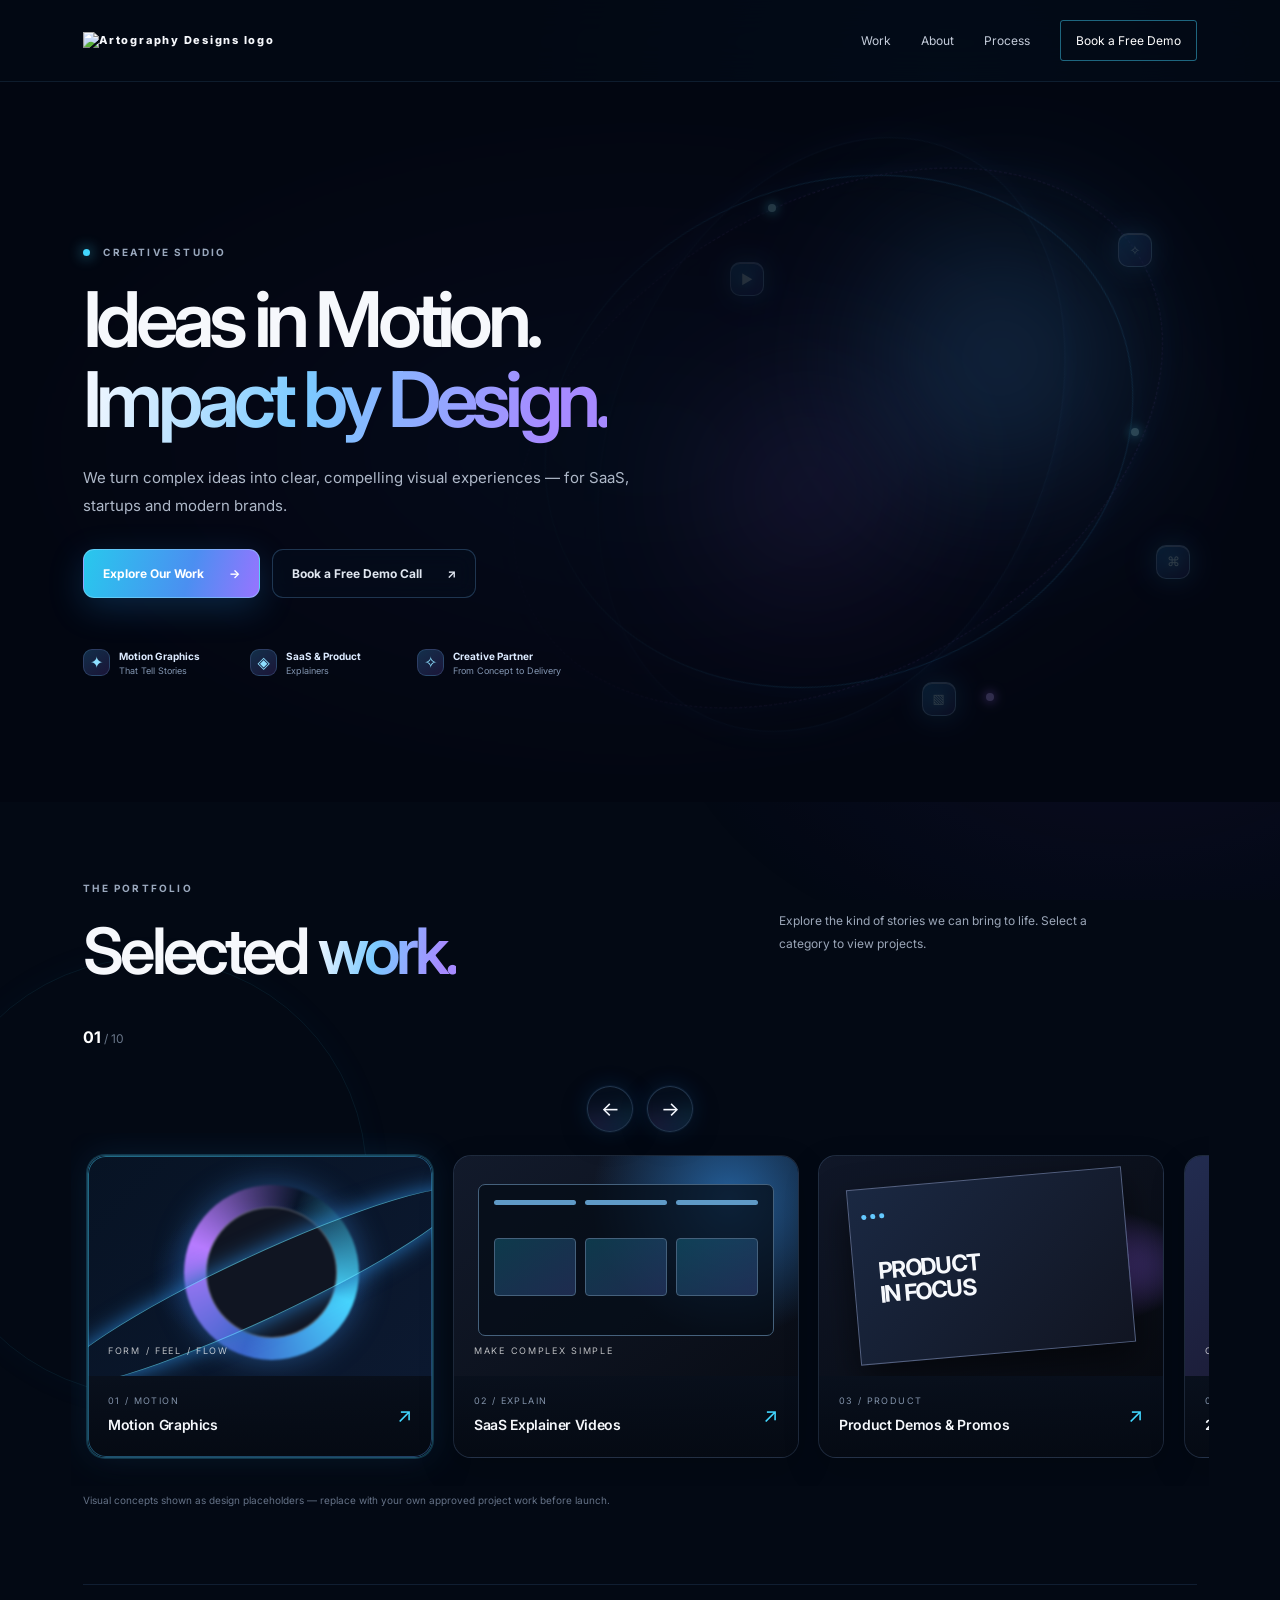
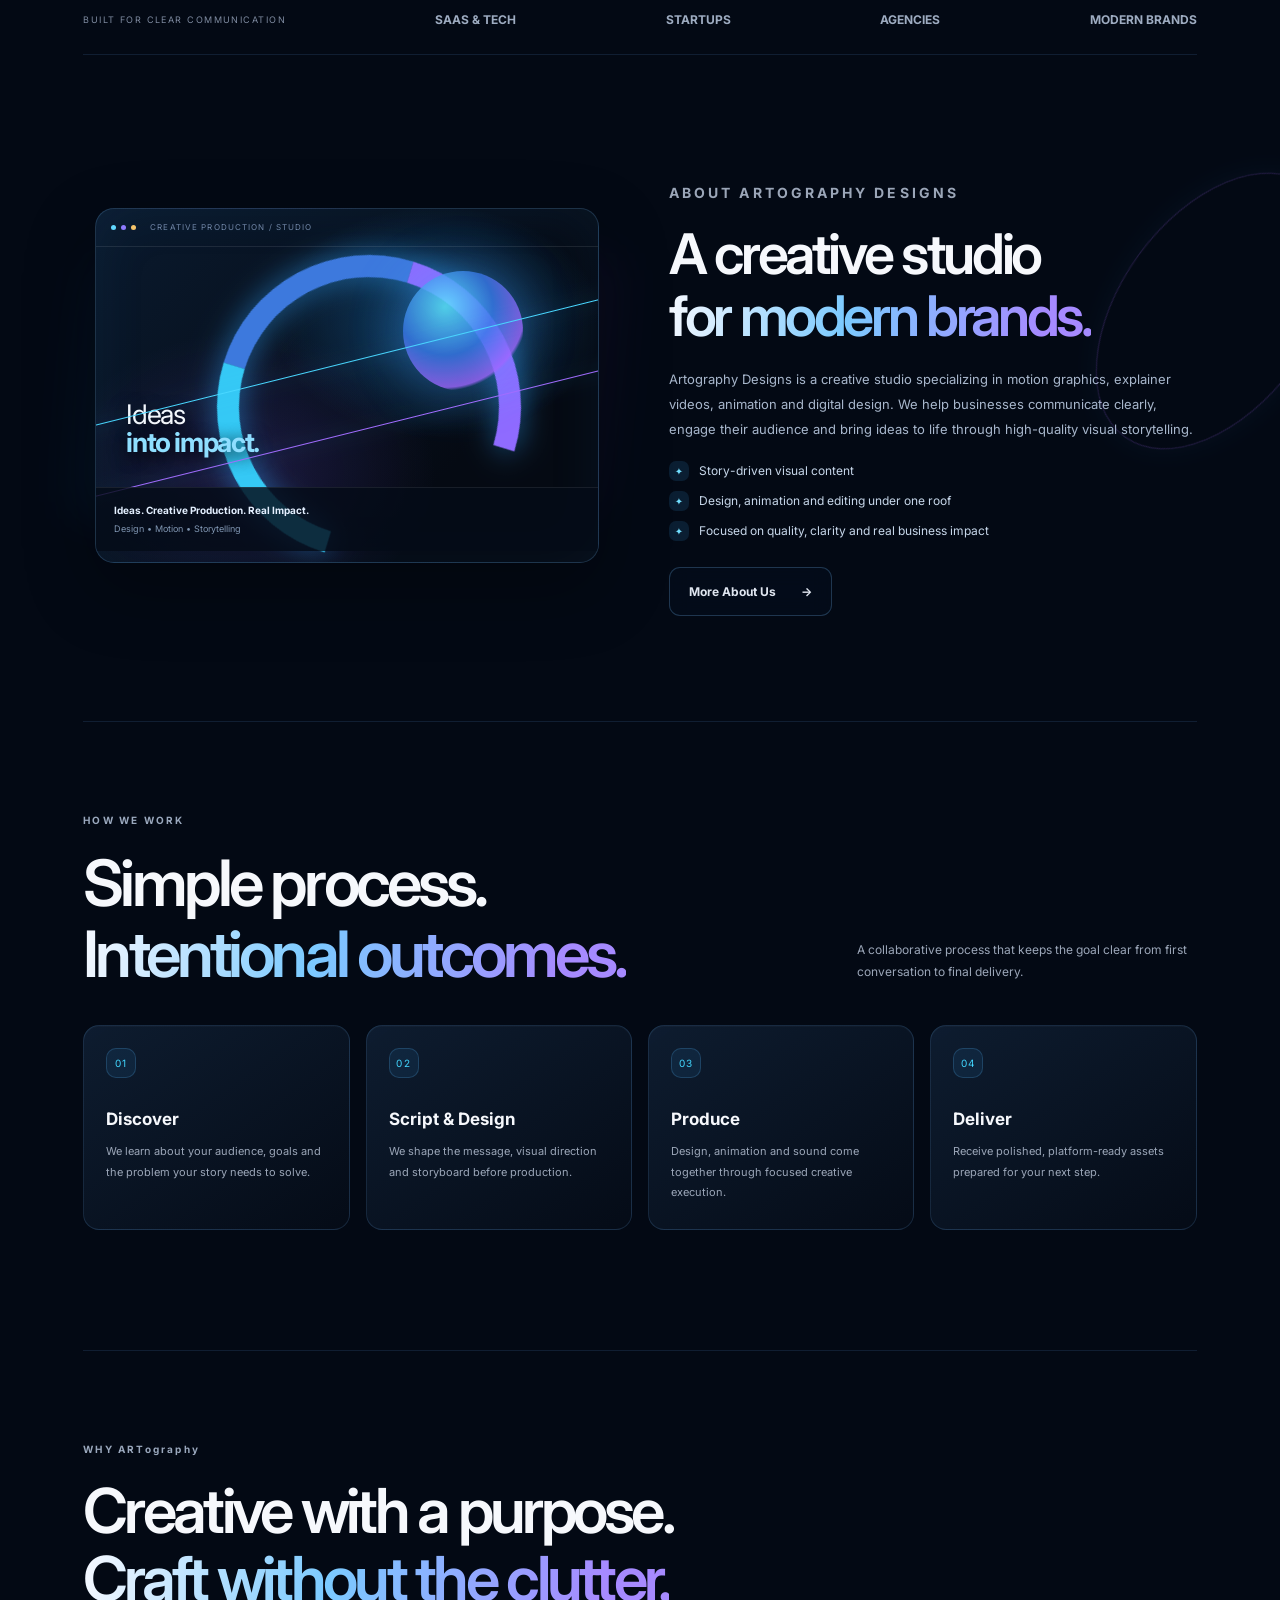
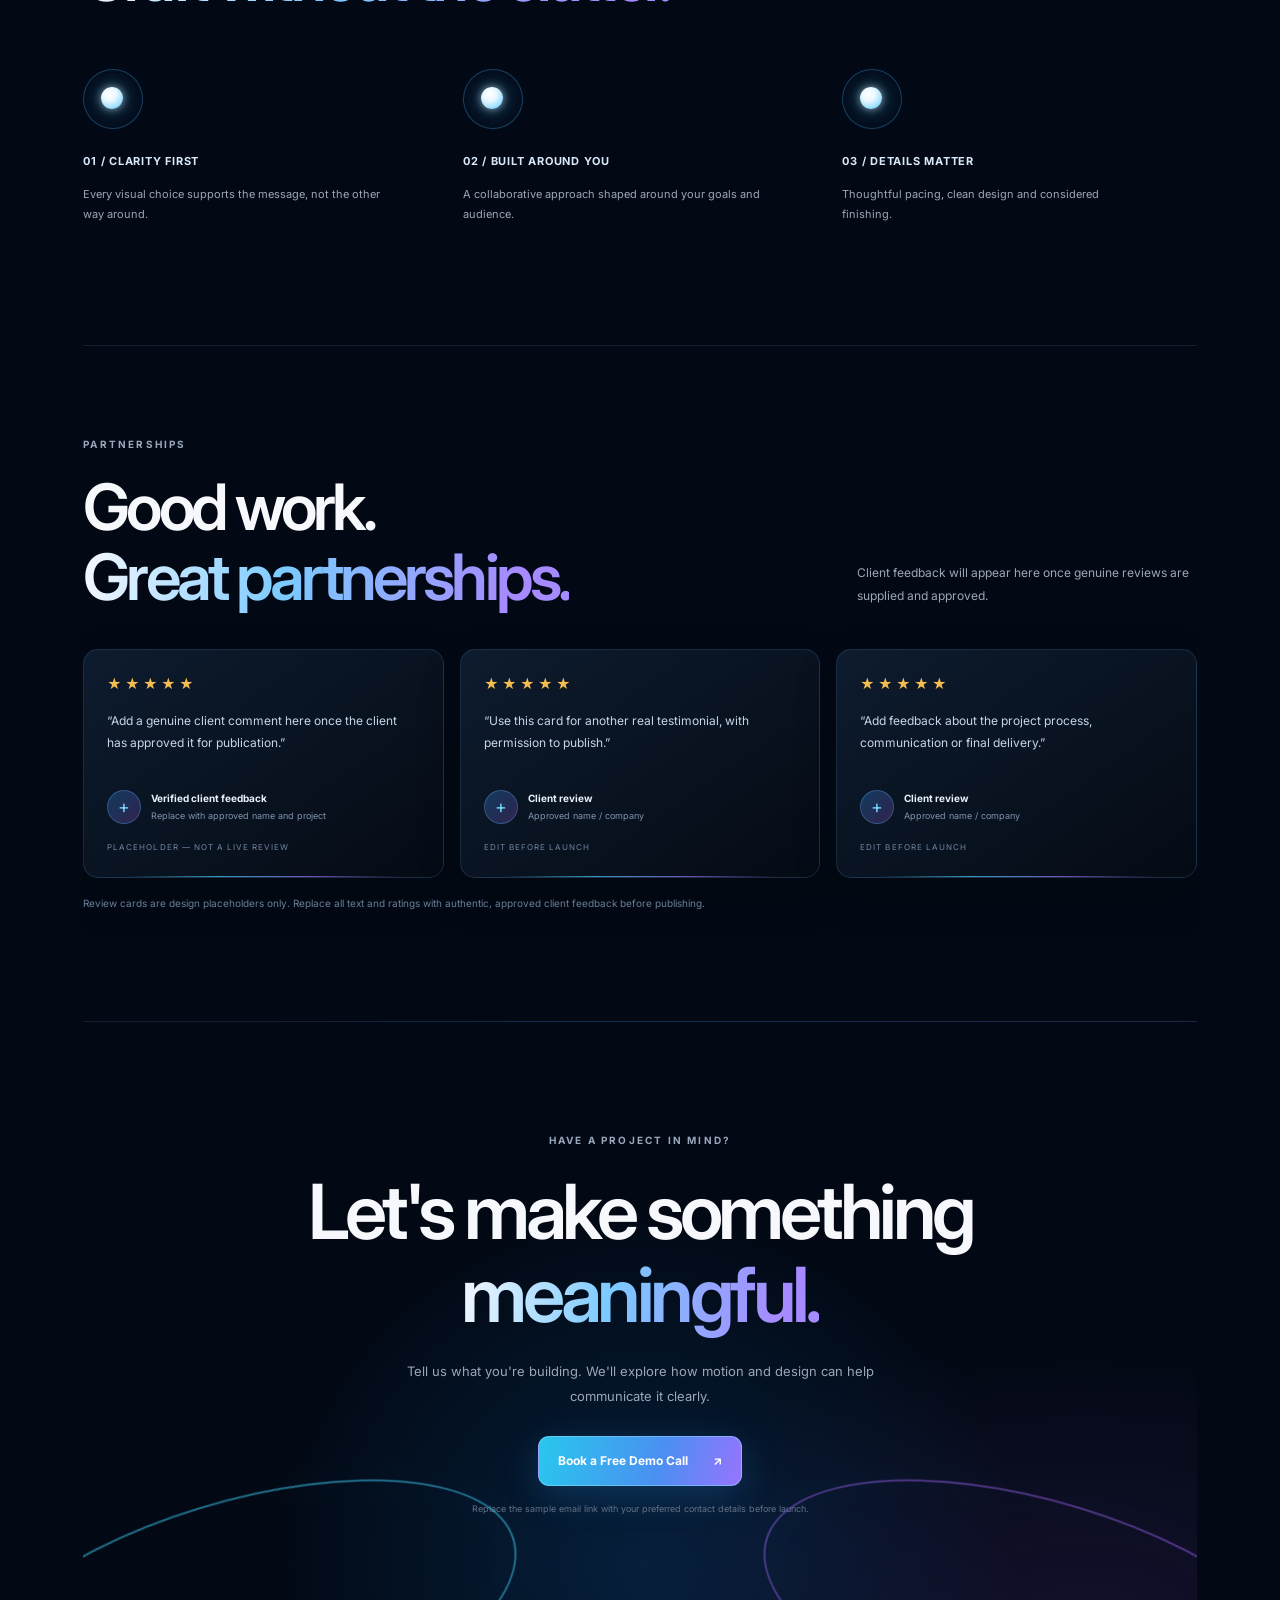
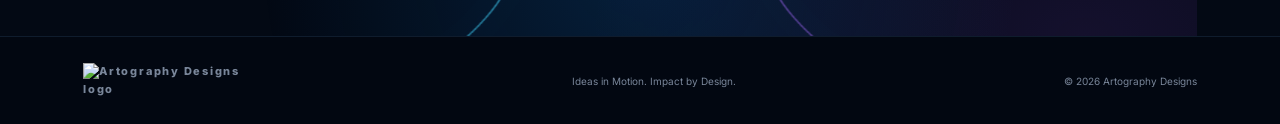
==== index.html @ e75f4caf "Add files via upload" ====
<!doctype html>
<html lang="en">
<head>
  <meta charset="utf-8">
  <meta name="viewport" content="width=device-width, initial-scale=1">
  <meta name="theme-color" content="#090b10">
  <meta name="description" content="Artography Designs creates motion graphics, SaaS explainers, product videos and digital experiences. Ideas in Motion. Impact by Design.">
  <title>Artography Designs — Ideas in Motion. Impact by Design.</title>
  <link rel="preconnect" href="https://fonts.googleapis.com">
  <link rel="preconnect" href="https://fonts.gstatic.com" crossorigin>
  <link href="https://fonts.googleapis.com/css2?family=Inter:wght@400;500;600;700;800&display=swap" rel="stylesheet">
  <link rel="stylesheet" href="styles.css">
  <script src="script.js" defer></script>
</head>
<body>
  <header class="site-header">
    <a class="wordmark" href="index.html" aria-label="Artography Designs home">
      <img class="brand-logo" src="assets/artography-logo.png" alt="Artography Designs logo">
    </a>
    <button class="menu-toggle" aria-label="Toggle navigation" aria-expanded="false">☰</button>
    <nav class="nav-links" aria-label="Main navigation">
      <a href="#work">Work</a><a href="#about">About</a><a href="#process">Process</a>
      <a class="nav-cta" href="#contact">Book a Free Demo</a>
    </nav>
  </header>

  <main>
    <section class="hero section-shell">
      <div class="hero-glow glow-one"></div><div class="hero-glow glow-two"></div>
      <div class="hero-copy-block">
        <p class="eyebrow"><span class="eyebrow-dot"></span> CREATIVE STUDIO</p>
        <h1>Ideas in Motion.<br><span>Impact by Design.</span></h1>
        <p class="hero-copy">We turn complex ideas into clear, compelling visual experiences — for SaaS, startups and modern brands.</p>
        <div class="hero-actions">
          <a class="button button-primary" href="#work">Explore Our Work <span>→</span></a>
          <a class="button button-quiet" href="#contact">Book a Free Demo Call <span>↗</span></a>
        </div>
        <div class="hero-proof">
          <span><i>✦</i><b>Motion Graphics</b><small>That Tell Stories</small></span>
          <span><i>◈</i><b>SaaS &amp; Product</b><small>Explainers</small></span>
          <span><i>✧</i><b>Creative Partner</b><small>From Concept to Delivery</small></span>
        </div>
      </div>
      <div class="hero-art planet-hero-art" aria-hidden="true">
        <div class="planet-visual-wrap">
          <img class="planet-hero-image" src="assets/orbital-planet-hero.png" alt="" />
          <span class="planet-image-vignette"></span>
          <span class="planet-orbit-overlay orbit-a"></span>
          <span class="planet-orbit-overlay orbit-b"></span>
          <span class="planet-orbit-overlay orbit-c"></span>
          <span class="planet-route-node node-a"><i>▶</i></span>
          <span class="planet-route-node node-b"><i>✧</i></span>
          <span class="planet-route-node node-c"><i>▧</i></span>
          <span class="planet-route-node node-d"><i>⌘</i></span>
          <span class="planet-route-dot dot-a"></span><span class="planet-route-dot dot-b"></span><span class="planet-route-dot dot-c"></span>
        </div>
      </div>
    </section>

    <section class="work-section section-shell" id="work">
      <div class="section-heading work-heading">
        <div><p class="eyebrow">THE PORTFOLIO</p><h2>Selected <span>work.</span></h2></div>
        <p class="section-note">Explore the kind of stories we can bring to life. Select a category to view projects.</p>
        
      </div>
      <div class="slider-controls">
        <span class="slider-count"><strong id="active-count">01</strong> <span>/ 10</span></span>
      </div>
      <div class="carousel-nav-centered" aria-label="Portfolio carousel controls">
        <button class="slider-arrow" id="slide-prev" aria-label="Previous categories">←</button>
        <button class="slider-arrow" id="slide-next" aria-label="Next categories">→</button>
      </div>
      <div class="portfolio-viewport" id="portfolio-viewport" tabindex="0" aria-label="Portfolio categories carousel">
        <div class="portfolio-track" id="portfolio-track">
          <a class="portfolio-card active" href="category.html?category=motion-graphics" data-category="motion-graphics"><div class="card-art art-motion"><span class="art-orb"></span><span class="art-line"></span><span class="art-caption">FORM / FEEL / FLOW</span></div><div class="portfolio-card-meta"><div><p>01 / MOTION</p><h3>Motion Graphics</h3></div><span class="card-arrow">↗</span></div></a>
          <a class="portfolio-card" href="category.html?category=saas-explainer-videos" data-category="saas-explainer-videos"><div class="card-art art-saas"><div class="mini-ui"><i></i><i></i><i></i><b></b><b></b><b></b></div><span class="art-caption">MAKE COMPLEX SIMPLE</span></div><div class="portfolio-card-meta"><div><p>02 / EXPLAIN</p><h3>SaaS Explainer Videos</h3></div><span class="card-arrow">↗</span></div></a>
          <a class="portfolio-card" href="category.html?category=product-demos" data-category="product-demos"><div class="card-art art-product"><div class="product-window"><span></span><span></span><span></span><b>PRODUCT<br>IN FOCUS</b></div></div><div class="portfolio-card-meta"><div><p>03 / PRODUCT</p><h3>Product Demos &amp; Promos</h3></div><span class="card-arrow">↗</span></div></a>
          <a class="portfolio-card" href="category.html?category=2d-animation" data-category="2d-animation"><div class="card-art art-2d"><span class="shape shape-a"></span><span class="shape shape-b"></span><span class="shape shape-c"></span><span class="art-caption">CHARACTER / STORY</span></div><div class="portfolio-card-meta"><div><p>04 / ANIMATION</p><h3>2D Animation</h3></div><span class="card-arrow">↗</span></div></a>
          <a class="portfolio-card" href="category.html?category=video-editing-reels" data-category="video-editing-reels"><div class="card-art art-reels"><span class="reel-frame">PLAY<br><b>THE<br>MOMENT</b></span></div><div class="portfolio-card-meta"><div><p>05 / EDIT</p><h3>Video Editing &amp; Reels</h3></div><span class="card-arrow">↗</span></div></a>
          <a class="portfolio-card" href="category.html?category=infographic-animation" data-category="infographic-animation"><div class="card-art art-info"><div class="chart-bars"><i></i><i></i><i></i><i></i><i></i></div><span class="art-caption">DATA, WITH DIRECTION</span></div><div class="portfolio-card-meta"><div><p>06 / EXPLAIN</p><h3>Infographic Animation</h3></div><span class="card-arrow">↗</span></div></a>
          <a class="portfolio-card" href="category.html?category=website-visuals" data-category="website-visuals"><div class="card-art art-web"><div class="web-window"><b>BUILD A<br>BETTER<br>FIRST IMPRESSION.</b><span></span></div></div><div class="portfolio-card-meta"><div><p>07 / DIGITAL</p><h3>Website Visuals</h3></div><span class="card-arrow">↗</span></div></a>
          <a class="portfolio-card" href="category.html?category=social-media-marketing" data-category="social-media-marketing"><div class="card-art art-social"><span class="social-tile">S</span><span class="social-tile">M</span><span class="social-tile">↗</span></div><div class="portfolio-card-meta"><div><p>08 / GROWTH</p><h3>Social Media &amp; Marketing</h3></div><span class="card-arrow">↗</span></div></a>
          <a class="portfolio-card" href="category.html?category=website-design-development" data-category="website-design-development"><div class="card-art art-dev"><div class="browser-lines"><i></i><i></i><i></i><b></b><b></b><b></b></div><span class="art-caption">DESIGNED TO MOVE YOU</span></div><div class="portfolio-card-meta"><div><p>09 / WEB</p><h3>Website Design &amp; Development</h3></div><span class="card-arrow">↗</span></div></a>
          <a class="portfolio-card" href="category.html?category=business-presentations" data-category="business-presentations"><div class="card-art art-pitch"><div class="slide-sheet"><span>01</span><b>THE NEXT<br>BIG IDEA.</b></div></div><div class="portfolio-card-meta"><div><p>10 / PRESENT</p><h3>Business Presentation Videos</h3></div><span class="card-arrow">↗</span></div></a>
        </div>
      </div>
      <p class="placeholder-note">Visual concepts shown as design placeholders — replace with your own approved project work before launch.</p>
    </section>

    <section class="credibility-strip section-shell" aria-label="Studio capabilities">
      <span>BUILT FOR CLEAR COMMUNICATION</span><b>SAAS &amp; TECH</b><b>STARTUPS</b><b>AGENCIES</b><b>MODERN BRANDS</b>
    </section>

    <section class="about-section section-shell" id="about">
      <div class="about-visual">
        <div class="about-screen">
          <div class="screen-top"><i></i><i></i><i></i><span>CREATIVE PRODUCTION / STUDIO</span></div>
          <div class="screen-composition"><div class="screen-orb"></div><div class="screen-line"></div><span>Ideas<br><b>into impact.</b></span></div>
          <div class="screen-caption"><b>Ideas. Creative Production. Real Impact.</b><small>Design • Motion • Storytelling</small></div>
        </div>
        <div class="about-visual-glow"></div>
      </div>
      <div class="about-content"><p class="eyebrow">ABOUT ARTOGRAPHY DESIGNS</p><h2>A creative studio<br><span>for modern brands.</span></h2><p>Artography Designs is a creative studio specializing in motion graphics, explainer videos, animation and digital design. We help businesses communicate clearly, engage their audience and bring ideas to life through high-quality visual storytelling.</p><ul class="about-points"><li>Story-driven visual content</li><li>Design, animation and editing under one roof</li><li>Focused on quality, clarity and real business impact</li></ul><a class="button button-quiet" href="#contact">More About Us <span>→</span></a></div>
    </section>

    <section class="process-section section-shell" id="process">
      <div class="section-heading"><div><p class="eyebrow">HOW WE WORK</p><h2>Simple process.<br><span>Intentional outcomes.</span></h2></div><p class="section-note">A collaborative process that keeps the goal clear from first conversation to final delivery.</p></div>
      <div class="process-grid">
        <article class="process-card"><span>01</span><h3>Discover</h3><p>We learn about your audience, goals and the problem your story needs to solve.</p></article>
        <article class="process-card"><span>02</span><h3>Script &amp; Design</h3><p>We shape the message, visual direction and storyboard before production.</p></article>
        <article class="process-card"><span>03</span><h3>Produce</h3><p>Design, animation and sound come together through focused creative execution.</p></article>
        <article class="process-card"><span>04</span><h3>Deliver</h3><p>Receive polished, platform-ready assets prepared for your next step.</p></article>
      </div>
    </section>

    <section class="why-section section-shell">
      <p class="eyebrow">WHY ARTography</p><h2>Creative with a purpose.<br><span>Craft without the clutter.</span></h2>
      <div class="why-grid"><div><b>01 / CLARITY FIRST</b><p>Every visual choice supports the message, not the other way around.</p></div><div><b>02 / BUILT AROUND YOU</b><p>A collaborative approach shaped around your goals and audience.</p></div><div><b>03 / DETAILS MATTER</b><p>Thoughtful pacing, clean design and considered finishing.</p></div></div>
    </section>

    <section class="testimonials-section section-shell" id="reviews">
      <div class="section-heading"><div><p class="eyebrow">PARTNERSHIPS</p><h2>Good work.<br><span>Great partnerships.</span></h2></div><p class="section-note">Client feedback will appear here once genuine reviews are supplied and approved.</p></div>
      <div class="review-track" aria-label="Client review cards">
        <article class="review-card review-card-featured"><div class="review-stars" aria-label="Rating placeholder">★★★★★</div><p>“Add a genuine client comment here once the client has approved it for publication.”</p><div class="review-person"><span class="review-avatar">+</span><div><b>Verified client feedback</b><small>Replace with approved name and project</small></div></div><span class="review-edit-label">PLACEHOLDER — NOT A LIVE REVIEW</span></article>
        <article class="review-card"><div class="review-stars">★★★★★</div><p>“Use this card for another real testimonial, with permission to publish.”</p><div class="review-person"><span class="review-avatar">+</span><div><b>Client review</b><small>Approved name / company</small></div></div><span class="review-edit-label">EDIT BEFORE LAUNCH</span></article>
        <article class="review-card"><div class="review-stars">★★★★★</div><p>“Add feedback about the project process, communication or final delivery.”</p><div class="review-person"><span class="review-avatar">+</span><div><b>Client review</b><small>Approved name / company</small></div></div><span class="review-edit-label">EDIT BEFORE LAUNCH</span></article>
      </div>
      <p class="reviews-note">Review cards are design placeholders only. Replace all text and ratings with authentic, approved client feedback before publishing.</p>
    </section>

    <section class="contact-section section-shell" id="contact">
      <p class="eyebrow">HAVE A PROJECT IN MIND?</p><h2>Let's make something<br><span>meaningful.</span></h2><p>Tell us what you're building. We'll explore how motion and design can help communicate it clearly.</p>
      <a class="button button-primary" href="mailto:hello@artographydesigns.com?subject=Free%20Demo%20Call%20Inquiry">Book a Free Demo Call <span>↗</span></a>
      <small class="contact-note">Replace the sample email link with your preferred contact details before launch.</small>
    </section>
  </main>

  <footer class="site-footer"><a class="wordmark" href="index.html"><img class="brand-logo" src="assets/artography-logo.png" alt="Artography Designs logo"></a><p>Ideas in Motion. Impact by Design.</p><span>© <span id="year"></span> Artography Designs</span></footer>
</body>
</html>
---- styles.css ----
:root{--bg:#090b10;--panel:#10141d;--panel2:#141a25;--text:#f6f8fc;--muted:#9ba6b8;--blue:#3883c4;--cyan:#42d7ff;--violet:#a56bff;--line:rgba(255,255,255,.11);--gold:#f4c96b}*{box-sizing:border-box}html{scroll-behavior:smooth;scroll-padding-top:88px}body{margin:0;background:var(--bg);color:var(--text);font-family:Inter,system-ui,sans-serif;line-height:1.6;overflow-x:hidden;position:relative}body:before{content:'';position:fixed;inset:0;z-index:-2;pointer-events:none;background:linear-gradient(180deg,rgba(3,8,20,.62),rgba(3,8,20,.86)),url('assets/galaxy-nebula-background.png') center 22%/cover no-repeat;opacity:.72}a{color:inherit;text-decoration:none}button{font:inherit}.site-header{height:82px;padding:0 6.5%;display:flex;align-items:center;justify-content:space-between;border-bottom:1px solid rgba(255,255,255,.07);position:sticky;top:0;z-index:20;background:rgba(9,11,16,.88);backdrop-filter:blur(18px)}.wordmark{display:flex;align-items:center;gap:11px;font-size:11px;letter-spacing:.16em;font-weight:800}.wordmark-mark{font-size:34px;letter-spacing:-.1em;line-height:1;font-weight:800}.wordmark-mark span,.about-symbol span{color:var(--cyan)}.wordmark small{display:block;color:#9ba6b8;font-size:9px;letter-spacing:.31em;margin-top:2px}.nav-links{display:flex;align-items:center;gap:30px;color:#c4ccda;font-size:12px}.nav-links a:hover,.text-link:hover{color:var(--cyan)}.nav-cta{border:1px solid rgba(66,215,255,.45);padding:10px 15px;border-radius:3px;color:white}.menu-toggle{display:none;background:none;border:0;color:white;font-size:22px}.section-shell{width:min(1240px,87%);margin-inline:auto}.hero{min-height:680px;display:flex;flex-direction:column;justify-content:center;position:relative;padding-top:80px;padding-bottom:64px;isolation:isolate;overflow:hidden}.hero:after{content:'';position:absolute;z-index:-1;width:52vw;height:52vw;max-width:680px;max-height:680px;min-width:330px;min-height:330px;right:-8%;top:3%;border-radius:48% 52% 60% 40%;border:1px solid rgba(66,215,255,.13);transform:rotate(-25deg);box-shadow:inset 0 0 70px rgba(56,131,196,.05),0 0 65px rgba(56,131,196,.04);animation:float-ring 18s ease-in-out infinite}.hero:before{content:'';position:absolute;z-index:-1;right:-10%;top:18%;width:62%;height:45%;border-top:1px solid transparent;border-bottom:1px solid transparent;border-image:linear-gradient(90deg,transparent,rgba(66,215,255,.1),rgba(165,107,255,.24),transparent) 1;transform:rotate(-18deg);filter:drop-shadow(0 0 7px rgba(66,215,255,.2));animation:line-drift 12s ease-in-out infinite}.hero-glow{position:absolute;z-index:-1;pointer-events:none;filter:blur(70px);opacity:.36;border-radius:50%}.glow-one{width:380px;height:380px;right:7%;top:12%;background:radial-gradient(circle,var(--blue),transparent 68%)}.glow-two{width:300px;height:300px;right:25%;top:36%;background:radial-gradient(circle,var(--violet),transparent 68%);opacity:.16}.hero:focus-within:after{border-color:rgba(66,215,255,.25)}@keyframes float-ring{0%,100%{transform:rotate(-25deg) translate3d(0,0,0)}50%{transform:rotate(-17deg) translate3d(-14px,12px,0)}}@keyframes line-drift{0%,100%{transform:rotate(-18deg) translateY(0)}50%{transform:rotate(-14deg) translateY(16px)}}.eyebrow{font-size:10px;letter-spacing:.22em;color:#9aa8bd;font-weight:700;margin:0 0 20px}.eyebrow-dot{display:inline-block;width:7px;height:7px;background:var(--cyan);border-radius:50%;margin-right:9px;box-shadow:0 0 14px var(--cyan)}h1,h2,h3,p{margin-top:0}.hero h1{font-size:clamp(48px,7.4vw,96px);line-height:1.04;letter-spacing:-.075em;font-weight:600;margin:0;max-width:920px}.hero h1 span,.section-heading h2 span,.about-content h2 span,.why-section h2 span,.contact-section h2 span,.category-title span{background:linear-gradient(100deg,#f7f9ff 0%,#7bcaff 42%,#a68aff 88%);color:transparent;background-clip:text}.hero-copy{max-width:610px;color:#aeb8c8;font-size:15px;line-height:1.9;margin:28px 0 30px}.hero-actions{display:flex;gap:12px;flex-wrap:wrap}.button{display:inline-flex;align-items:center;justify-content:center;gap:25px;padding:14px 19px;font-size:12px;font-weight:700;transition:transform .2s,border-color .2s,background .2s;border-radius:3px}.button:hover{transform:translateY(-2px)}.button-primary{background:var(--blue);border:1px solid var(--blue);color:white;box-shadow:0 8px 32px rgba(56,131,196,.18)}.button-primary:hover{background:#4797d7}.button-quiet{border:1px solid var(--line);color:#e0e6f0}.hero-foot{display:flex;justify-content:space-between;max-width:540px;margin-top:84px;color:#687588;font-size:9px;letter-spacing:.18em}.work-section{padding-top:110px;padding-bottom:76px;position:relative}.work-section:before{content:'';position:absolute;left:-12vw;top:20%;width:34vw;height:34vw;border-radius:50%;border:1px solid rgba(66,215,255,.08);box-shadow:0 0 35px rgba(56,131,196,.04);pointer-events:none;z-index:-1}.section-heading{display:flex;align-items:end;justify-content:space-between;gap:40px;margin-bottom:36px}.section-heading h2,.about-content h2,.why-section h2,.contact-section h2{font-size:clamp(38px,5vw,64px);line-height:1.1;letter-spacing:-.065em;font-weight:600;margin:0}.section-note{max-width:340px;color:var(--muted);font-size:12px;line-height:1.9;margin:0 0 5px}.slider-controls{display:flex;justify-content:space-between;align-items:center;margin-bottom:15px}.slider-count{font-size:12px;color:#687588}.slider-count strong{color:white;font-size:16px}.slider-buttons{display:flex;gap:8px}.slider-arrow{width:42px;height:42px;background:transparent;border:1px solid var(--line);color:white;border-radius:50%;cursor:pointer;transition:.2s}.slider-arrow:hover{border-color:var(--cyan);color:var(--cyan)}.portfolio-viewport{overflow-x:auto;scrollbar-width:none;overscroll-behavior-x:contain;cursor:grab;outline:none;padding:7px 3px 18px}.portfolio-viewport::-webkit-scrollbar{display:none}.portfolio-track{display:flex;gap:18px;width:max-content}.portfolio-card{width:clamp(260px,28vw,355px);border:1px solid rgba(255,255,255,.1);background:#0e1118;position:relative;transition:transform .3s,border-color .3s,opacity .3s;flex-shrink:0;overflow:hidden}.portfolio-card:hover{transform:translateY(-5px);border-color:rgba(66,215,255,.5)}.portfolio-card.active{border-color:transparent}.portfolio-card.active:before{content:"";position:absolute;inset:0;border-radius:0;padding:1px;background:linear-gradient(140deg,var(--cyan),var(--blue),var(--violet),var(--cyan));background-size:260% 260%;animation:border-flow 5s linear infinite;-webkit-mask:linear-gradient(#fff 0 0) content-box,linear-gradient(#fff 0 0);-webkit-mask-composite:xor;mask-composite:exclude;pointer-events:none;z-index:2}@keyframes border-flow{0%{background-position:0% 0%}100%{background-position:260% 260%}}.card-art{height:240px;position:relative;overflow:hidden;background:#111827;isolation:isolate}.card-art:before,.card-art:after{content:"";position:absolute;inset:0;pointer-events:none}.art-caption{position:absolute;left:20px;bottom:18px;font-size:9px;letter-spacing:.19em;color:rgba(255,255,255,.72)}.art-motion{background:radial-gradient(ellipse at 70% 35%,#425dca 0,transparent 36%),radial-gradient(ellipse at 30% 65%,#1c8cb0 0,transparent 36%),linear-gradient(135deg,#111a2b,#070a12)}.art-orb{position:absolute;width:175px;height:175px;left:28%;top:13%;border-radius:50%;background:conic-gradient(from 20deg,transparent,#48d7ff,#3b65cb,#b77bff,transparent);filter:blur(1px);animation:slow-spin 15s linear infinite}.art-orb:after{content:"";position:absolute;inset:22px;border-radius:50%;background:#101522;border:1px solid rgba(255,255,255,.35)}.art-line{position:absolute;width:130%;height:65px;border:1px solid rgba(99,224,255,.6);border-radius:50%;transform:rotate(-25deg);left:-15%;top:45%;box-shadow:0 0 22px #2674bb}.art-saas{background:radial-gradient(circle at 80% 20%,#245f9a,transparent 42%),linear-gradient(145deg,#121a2b,#090d16)}.mini-ui,.browser-lines{position:absolute;inset:28px 24px 40px;border:1px solid #45617c;border-radius:7px;background:rgba(5,12,23,.75);padding:15px;display:grid;grid-template-columns:repeat(3,1fr);gap:9px}.mini-ui i{height:5px;background:#5f9ac7;border-radius:4px}.mini-ui b{height:58px;background:linear-gradient(145deg,#1b8fae55,#4d65bb55);border:1px solid #45617c;border-radius:4px}.art-product{background:radial-gradient(ellipse at 70% 50%,#714cc0 0,transparent 40%),linear-gradient(145deg,#101728,#080b12)}.product-window{position:absolute;inset:22px 34px;background:linear-gradient(135deg,#1a2842,#111522);border:1px solid #536080;box-shadow:0 15px 35px #0008;transform:rotate(-5deg);padding:12px}.product-window span{display:inline-block;width:5px;height:5px;border-radius:50%;background:#64c9ff;margin-right:4px}.product-window b{display:block;font-size:23px;line-height:1.08;letter-spacing:-.06em;margin:32px 0 0 12px}.art-2d{background:linear-gradient(145deg,#222c50,#171126)}.shape{position:absolute;display:block;border:1px solid rgba(255,255,255,.55)}.shape-a{width:105px;height:105px;border-radius:35% 65% 55% 45%;background:linear-gradient(145deg,#55d4e8,#6c68ce);left:17%;top:18%;transform:rotate(-24deg)}.shape-b{width:83px;height:83px;border-radius:50%;background:linear-gradient(145deg,#ffbd82,#e66e9b);right:17%;top:26%}.shape-c{width:120px;height:60px;border-radius:50%;border-color:#8be8ff;left:37%;bottom:14%;transform:rotate(20deg)}.art-reels{background:radial-gradient(circle at 50% 45%,#ed6e9d 0,transparent 35%),linear-gradient(145deg,#291a38,#0d1020)}.reel-frame{position:absolute;inset:15px 70px;border:1px solid #ffffff66;border-radius:18px;display:flex;align-items:center;justify-content:center;text-align:center;flex-direction:column;font-size:10px;letter-spacing:.3em;background:linear-gradient(160deg,#ffffff08,#ffffff02);transform:rotate(4deg)}.reel-frame b{font-size:28px;line-height:1;letter-spacing:-.07em;margin-top:12px}.art-info{background:linear-gradient(135deg,#102c3d,#111426)}.chart-bars{position:absolute;left:18%;right:18%;bottom:32px;height:140px;display:flex;align-items:end;gap:10px}.chart-bars i{flex:1;background:linear-gradient(#52d7f4,#367ac5);border-radius:4px 4px 0 0;box-shadow:0 0 18px #38a9de44}.chart-bars i:nth-child(1){height:30%}.chart-bars i:nth-child(2){height:55%}.chart-bars i:nth-child(3){height:45%}.chart-bars i:nth-child(4){height:76%}.chart-bars i:nth-child(5){height:100%}.art-web{background:radial-gradient(circle at 75% 25%,#6745a8,transparent 36%),linear-gradient(145deg,#111c32,#080a11)}.web-window{position:absolute;inset:22px 22px 30px;border:1px solid #7c80a5;background:#0b1220;padding:20px}.web-window b{font-size:21px;line-height:1.05;letter-spacing:-.06em}.web-window span{display:block;width:50px;height:4px;background:var(--cyan);margin-top:18px}.art-social{background:linear-gradient(135deg,#162c4b,#281534)}.social-tile{position:absolute;width:88px;height:112px;display:grid;place-items:center;font-size:36px;font-weight:800;border:1px solid #ffffff55;background:linear-gradient(145deg,#50c9e555,#9e65e855);box-shadow:0 12px 28px #0005;transform:rotate(-10deg);left:14%;top:25%}.social-tile:nth-child(2){left:38%;top:16%;transform:rotate(8deg);background:linear-gradient(145deg,#ed8eab77,#8d62c877)}.social-tile:nth-child(3){left:62%;top:28%;transform:rotate(14deg);background:linear-gradient(145deg,#3d9de877,#5463c977)}.art-dev{background:radial-gradient(circle at 50% 40%,#174d71,transparent 44%),linear-gradient(135deg,#101827,#090b12)}.browser-lines{inset:26px 24px 35px;grid-template-rows:8px 1fr 1fr}.browser-lines i{height:5px;background:#80c8e8;border-radius:4px}.browser-lines b{background:linear-gradient(130deg,#1a7db0aa,#9a6ce0aa);border-radius:3px}.art-pitch{background:radial-gradient(circle at 25% 35%,#3d76bd,transparent 40%),linear-gradient(145deg,#111b2e,#0b0d14)}.slide-sheet{position:absolute;inset:25px 48px 28px;background:linear-gradient(140deg,#f1f5ff,#c5d8ef);color:#111827;padding:18px;transform:rotate(4deg);box-shadow:0 18px 28px #0008}.slide-sheet span{font-size:9px;color:#45617c}.slide-sheet b{display:block;font-size:25px;line-height:1;letter-spacing:-.06em;margin-top:38px}.portfolio-card-meta{display:flex;justify-content:space-between;align-items:center;padding:18px 18px 20px;gap:10px}.portfolio-card-meta p{font-size:9px;letter-spacing:.15em;color:#8292a9;margin:0 0 6px}.portfolio-card-meta h3{font-size:15px;letter-spacing:-.03em;margin:0;font-weight:600}.card-arrow{font-size:20px;color:var(--cyan)}.placeholder-note{font-size:10px;color:#657287;margin:14px 0 0}.credibility-strip{display:flex;align-items:center;justify-content:space-between;gap:22px;padding:28px 0;border-top:1px solid var(--line);border-bottom:1px solid var(--line);flex-wrap:wrap}.credibility-strip span{font-size:9px;color:#7f8ba0;letter-spacing:.16em}.credibility-strip b{font-size:10px;color:#c5cedb;letter-spacing:.08em}.about-section{display:grid;grid-template-columns:.75fr 1.25fr;gap:70px;padding-top:130px;padding-bottom:130px;position:relative}.about-section:after{content:'';position:absolute;right:-9vw;top:15%;width:190px;height:310px;border:1px solid rgba(165,107,255,.2);border-radius:50%;transform:rotate(36deg);pointer-events:none;box-shadow:0 0 28px rgba(56,131,196,.06)}.about-kicker{display:flex;justify-content:space-between;align-items:start}.about-symbol{font-size:58px;line-height:1;font-weight:800;letter-spacing:-.12em;color:#31415a}.about-content h2{font-size:clamp(36px,4.5vw,56px)}.about-content>p{color:var(--muted);max-width:600px;font-size:14px;line-height:1.9;margin:25px 0}.text-link{font-size:12px;font-weight:700;border-bottom:1px solid #3d617e;padding-bottom:8px}.text-link span{margin-left:20px;color:var(--cyan)}.process-section{padding:90px 0 120px;border-top:1px solid var(--line)}.process-grid{display:grid;grid-template-columns:repeat(4,1fr);gap:12px}.process-card{min-height:210px;padding:22px;border:1px solid var(--line);background:linear-gradient(145deg,#11151f,#0b0d13)}.process-card>span{font-size:10px;color:var(--cyan);letter-spacing:.12em}.process-card h3{font-size:17px;margin:35px 0 8px}.process-card p,.why-grid p{font-size:11px;line-height:1.85;color:var(--muted);margin:0}.why-section{padding:90px 0 115px;border-top:1px solid var(--line)}.why-section h2{font-size:clamp(38px,5vw,62px)}.why-grid{display:grid;grid-template-columns:repeat(3,1fr);gap:35px;margin-top:55px}.why-grid b{font-size:10px;letter-spacing:.13em;color:#c5d5e9}.why-grid p{margin-top:12px;max-width:300px}.testimonials-section{padding:90px 0 110px;border-top:1px solid var(--line)}.testimonial-placeholder{display:flex;align-items:center;gap:24px;padding:30px;border:1px solid var(--line);background:linear-gradient(110deg,#111723,#0d1018);position:relative;box-shadow:0 18px 60px rgba(0,0,0,.12)}.testimonial-placeholder:after{content:'';position:absolute;left:10%;right:10%;bottom:-1px;height:1px;background:linear-gradient(90deg,transparent,var(--cyan),var(--violet),transparent);opacity:.65}.quote-mark{font-size:70px;line-height:.7;color:var(--cyan);font-family:Georgia,serif}.testimonial-placeholder h3{font-size:18px;margin-bottom:8px}.testimonial-placeholder p{font-size:12px;color:var(--muted);margin:0}.placeholder-label{margin-left:auto;white-space:nowrap;color:#657287;font-size:9px;letter-spacing:.12em}.contact-section{text-align:center;padding:110px 20px 120px;border-top:1px solid var(--line);background:radial-gradient(ellipse at 50% 90%,#15365b55,transparent 55%);position:relative;overflow:hidden}.contact-section:before,.contact-section:after{content:'';position:absolute;pointer-events:none;bottom:-105px;width:420px;height:220px;border:1px solid rgba(66,215,255,.3);border-radius:50%;filter:drop-shadow(0 0 8px rgba(66,215,255,.2));transform:rotate(-24deg)}.contact-section:before{left:-140px}.contact-section:after{right:-140px;border-color:rgba(165,107,255,.3);transform:rotate(24deg)}.contact-section .eyebrow{margin-bottom:22px}.contact-section h2{font-size:clamp(44px,6vw,76px)}.contact-section>p:not(.eyebrow){max-width:520px;margin:22px auto 28px;font-size:13px;line-height:1.9;color:var(--muted)}.contact-note{display:block;color:#647187;font-size:9px;margin-top:16px}.site-footer{padding:26px 6.5%;border-top:1px solid var(--line);display:flex;align-items:center;justify-content:space-between;gap:20px;color:#79869a;font-size:10px}.site-footer p{margin:0}.category-main{padding-top:55px;padding-bottom:100px;min-height:70vh}.back-link{display:inline-block;font-size:12px;color:#aab8cc;margin-bottom:55px}.back-link:hover{color:var(--cyan)}.category-title{font-size:clamp(44px,7vw,82px);line-height:1.05;letter-spacing:-.07em;font-weight:600;margin:0 0 18px}.category-intro{color:var(--muted);font-size:14px;max-width:640px;margin-bottom:45px}.category-grid{display:grid;grid-template-columns:repeat(3,minmax(0,1fr));gap:18px}.project-placeholder{min-height:275px;border:1px solid var(--line);background:linear-gradient(145deg,#121a29,#0c0f17);padding:24px;display:flex;flex-direction:column;justify-content:space-between;position:relative;overflow:hidden}.project-placeholder:before{content:"";position:absolute;width:240px;height:240px;right:-70px;top:-75px;border-radius:50%;background:radial-gradient(circle,#2b78ac66,transparent 70%)}.project-placeholder>*{position:relative}.project-tag{font-size:9px;letter-spacing:.16em;color:var(--cyan)}.project-placeholder h2{font-size:22px;line-height:1.15;letter-spacing:-.04em;margin:0 0 9px}.project-placeholder p{font-size:11px;line-height:1.8;color:var(--muted);max-width:330px;margin:0}.project-status{font-size:9px;letter-spacing:.12em;color:#78869c;margin-top:20px}.category-cta{margin-top:80px;padding:35px;border:1px solid var(--line);display:flex;align-items:center;justify-content:space-between;gap:20px}.category-cta h2{font-size:24px;letter-spacing:-.04em;margin:0}@keyframes slow-spin{to{transform:rotate(360deg)}}@media(max-width:850px){.site-header{padding:0 6%;height:72px}.nav-links{gap:17px}.hero{min-height:600px}.section-shell{width:88%}.section-heading{align-items:start;flex-direction:column;gap:16px}.section-note{max-width:500px}.about-section{gap:35px}.process-grid{grid-template-columns:repeat(2,1fr)}.category-grid{grid-template-columns:repeat(2,minmax(0,1fr))}.placeholder-label{display:none}}@media(max-width:600px){.menu-toggle{display:block}.nav-links{display:none;position:absolute;top:71px;left:0;right:0;padding:20px 6%;background:#0c0f16;border-bottom:1px solid var(--line);flex-direction:column;align-items:stretch;gap:17px}.nav-links.open{display:flex}.nav-cta{text-align:center}.hero{min-height:590px;padding-top:65px}.hero h1{font-size:clamp(45px,12vw,68px)}.hero-copy{font-size:13px}.hero-foot{margin-top:60px;font-size:8px;gap:20px}.work-section{padding-top:75px}.portfolio-card{width:78vw}.card-art{height:220px}.about-section{grid-template-columns:1fr;gap:20px;padding-top:90px;padding-bottom:90px}.about-kicker{align-items:center}.about-symbol{font-size:38px}.process-section,.why-section,.testimonials-section{padding:75px 0}.process-grid{gap:8px}.process-card{padding:16px;min-height:200px}.process-card h3{margin-top:28px;font-size:15px}.process-card p{font-size:10px}.why-grid{grid-template-columns:1fr;gap:25px;margin-top:38px}.testimonial-placeholder{align-items:flex-start;padding:22px;gap:14px}.testimonial-placeholder h3{font-size:16px}.quote-mark{font-size:48px}.contact-section{padding:85px 10px}.site-footer{align-items:flex-start;flex-direction:column}.credibility-strip{justify-content:flex-start}.credibility-strip span{width:100%}.category-main{padding-top:35px}.back-link{margin-bottom:40px}.category-grid{grid-template-columns:1fr}.project-placeholder{min-height:235px}.category-cta{align-items:flex-start;flex-direction:column;padding:25px}.category-cta h2{font-size:21px}}@media(prefers-reduced-motion:reduce){*,*::before,*::after{scroll-behavior:auto!important;animation-duration:.01ms!important;animation-iteration-count:1!important;transition-duration:.01ms!important}}
/* Original Artography Designs logo: preserve supplied artwork and proportions */
.brand-logo{display:block;width:clamp(150px,19vw,205px);height:auto;max-height:58px;object-fit:contain;object-position:left center}.site-header .wordmark{gap:0}.site-footer .brand-logo{width:160px;max-height:48px}@media(max-width:600px){.brand-logo{width:155px;max-height:48px}}

/* Cinematic reference-inspired visual upgrade */
:root{--bg:#030914;--panel:#091525;--panel2:#0d1a2d;--line:rgba(137,190,255,.14)}
body{background:#030914}
body:before{background:radial-gradient(ellipse at 74% 9%,rgba(14,100,174,.24),transparent 34%),radial-gradient(ellipse at 8% 52%,rgba(10,92,155,.12),transparent 28%),radial-gradient(ellipse at 88% 77%,rgba(91,44,159,.14),transparent 30%)}
.site-header{background:rgba(3,9,20,.82);border-bottom-color:rgba(111,186,255,.11)}
.hero{width:100%;max-width:none;padding:90px max(6.5%,calc((100vw - 1240px)/2)) 54px;min-height:660px;display:grid;grid-template-columns:minmax(0,1.02fr) minmax(380px,.98fr);align-items:center;gap:0}
.hero:before,.hero:after{display:none}
.hero-copy-block{position:relative;z-index:2;max-width:650px}
.hero h1{font-size:clamp(48px,6vw,82px);max-width:700px;line-height:1.04;letter-spacing:-.075em}
.hero-copy{font-size:15px;max-width:550px;margin:24px 0 28px}
.button{border-radius:11px;padding:14px 19px}
.button-primary{background:linear-gradient(105deg,#28c8ed,#4b8ff1 60%,#9774ff);border:1px solid rgba(153,224,255,.45);box-shadow:0 10px 35px rgba(38,143,228,.23)}
.button-quiet{background:rgba(6,16,32,.45);border-color:rgba(118,190,255,.24);backdrop-filter:blur(10px)}
.hero-art{position:relative;min-width:0;height:480px;isolation:isolate;transform:translateX(4%)}
.hero-art:before{content:"";position:absolute;inset:7% 2% 5%;border-radius:50%;background:radial-gradient(ellipse,rgba(24,116,212,.18),rgba(86,47,166,.09) 42%,transparent 70%);filter:blur(24px);z-index:-2}
.hero-art-halo{position:absolute;inset:11% 9% 8%;border:1px solid rgba(83,192,255,.12);border-radius:48% 52% 55% 45%;transform:rotate(-22deg);box-shadow:inset 0 0 70px rgba(39,146,241,.08),0 0 45px rgba(42,118,221,.08);animation:halo-float 11s ease-in-out infinite}
.ribbon-svg{position:absolute;inset:0;width:100%;height:100%;overflow:visible;filter:drop-shadow(0 0 13px rgba(47,157,255,.24))}
.ribbon-path{fill:none;stroke:url(#ribbonGradient);stroke-width:25;stroke-linecap:round;stroke-linejoin:round;opacity:.85}
.ribbon-path-back{stroke-width:37;opacity:.2;filter:url(#ribbonGlow)}
.ribbon-path-front{stroke-width:22;stroke-dasharray:1450;stroke-dashoffset:1450;animation:trimpath-draw 8s ease-in-out infinite;filter:drop-shadow(0 0 8px rgba(53,171,255,.6))}
.ribbon-highlight{fill:none;stroke:url(#ribbonHighlight);stroke-width:3;stroke-linecap:round;stroke-dasharray:90 400;animation:highlight-travel 7s linear infinite}
.ribbon-glow-path{fill:none;stroke:#258df5;stroke-width:45;opacity:.16;filter:url(#ribbonGlow)}
.orbit-line{fill:none;stroke:rgba(70,197,255,.35);stroke-width:1.2;stroke-dasharray:3 9;animation:orbit-dash 18s linear infinite}
.orbit-line-two{stroke:rgba(165,107,255,.3);animation-direction:reverse}
.floating-chip{position:absolute;z-index:3;padding:15px 18px;border:1px solid rgba(143,200,255,.27);border-radius:13px;background:linear-gradient(145deg,rgba(34,69,112,.8),rgba(10,20,43,.88));box-shadow:0 20px 55px rgba(0,0,0,.32),inset 0 1px rgba(255,255,255,.08);backdrop-filter:blur(14px);font-size:15px;line-height:1.3;color:#dceeff;transform:rotate(-10deg);animation:chip-float 7s ease-in-out infinite}
.floating-chip b{color:#fff}.chip-one{left:8%;top:32%}.chip-two{right:2%;top:17%;font-size:11px;transform:rotate(8deg);padding:12px 15px;color:var(--cyan);animation-delay:-2s}.chip-two span{color:#e6f3ff;margin-left:7px}
.floating-orb{position:absolute;width:25px;height:25px;border-radius:8px;background:linear-gradient(135deg,#73e6ff,#6477ff);box-shadow:0 0 30px rgba(76,171,255,.6);transform:rotate(25deg);animation:chip-float 6s ease-in-out infinite}.orb-one{top:14%;left:20%}.orb-two{right:11%;bottom:20%;width:13px;height:13px;border-radius:50%;background:linear-gradient(135deg,#e3c1ff,#5c9bff);animation-delay:-3s}
.hero-proof{display:flex;gap:22px;flex-wrap:wrap;margin-top:50px}
.hero-proof span{display:grid;grid-template-columns:28px auto;column-gap:8px;align-items:center;min-width:145px}
.hero-proof i{grid-row:span 2;width:27px;height:27px;display:grid;place-items:center;border-radius:9px;background:linear-gradient(145deg,rgba(70,178,255,.24),rgba(155,100,255,.16));border:1px solid rgba(128,196,255,.2);color:#8edfff;font-style:normal}
.hero-proof b{font-size:10px;color:#dceaff}.hero-proof small{font-size:9px;color:#8295b1}
.work-section{padding-top:78px}
.section-heading h2,.about-content h2,.why-section h2,.contact-section h2{letter-spacing:-.06em}
.portfolio-card{width:clamp(235px,20vw,285px);border-radius:15px;background:linear-gradient(145deg,rgba(14,29,49,.94),rgba(5,11,22,.98));border-color:rgba(105,174,239,.16);box-shadow:0 14px 36px rgba(0,0,0,.15)}
.portfolio-card.active{box-shadow:0 0 0 1px rgba(67,211,255,.2),0 0 35px rgba(47,157,255,.12),0 18px 40px rgba(0,0,0,.22)}
.portfolio-card.active:before{border-radius:15px}
.card-art{height:220px;background-color:#08182a}
.portfolio-card-meta{padding:17px 18px 19px}
.portfolio-card-meta h3{font-size:14px}
.art-motion{background:radial-gradient(ellipse at 50% 55%,#102f65 0,transparent 45%),linear-gradient(135deg,#071324,#0c1930)}
.art-orb{box-shadow:0 0 32px rgba(67,154,255,.4)}
.credibility-strip{border-color:rgba(106,178,255,.13);padding:25px 0}
.credibility-strip b{font-size:12px;color:#9eacc1;letter-spacing:0}
.about-section{grid-template-columns:1fr 1fr;align-items:center;gap:58px;padding-top:100px;padding-bottom:105px}
.about-visual{position:relative;min-width:0;padding:12px}
.about-screen{position:relative;min-height:355px;border:1px solid rgba(115,190,255,.22);border-radius:19px;overflow:hidden;background:radial-gradient(ellipse at 68% 32%,rgba(27,130,208,.44),transparent 34%),radial-gradient(ellipse at 30% 75%,rgba(93,57,176,.24),transparent 38%),linear-gradient(135deg,#0a1a2e,#050a13 72%);box-shadow:0 25px 70px rgba(0,0,0,.3),inset 0 0 55px rgba(56,131,196,.08)}
.about-screen:before{content:"";position:absolute;width:260px;height:260px;left:24%;top:13%;border-radius:50%;border:22px solid transparent;border-left-color:#35c9f5;border-top-color:#3d79dd;border-right-color:#8f6bff;filter:drop-shadow(0 0 15px rgba(50,168,255,.55));transform:rotate(-28deg);animation:slow-spin 24s linear infinite}
.screen-top{height:38px;display:flex;align-items:center;gap:5px;padding:0 15px;border-bottom:1px solid rgba(255,255,255,.09);position:relative;z-index:1}
.screen-top i{width:5px;height:5px;border-radius:50%;background:#61d9ff}.screen-top i:nth-child(2){background:#8e7bff}.screen-top i:nth-child(3){background:#f5c56b}.screen-top span{font-size:8px;letter-spacing:.14em;color:#7187a7;margin-left:9px}
.screen-composition{position:relative;min-height:240px;display:flex;align-items:flex-end;padding:30px;z-index:1}
.screen-composition>span{font-size:27px;line-height:1.04;letter-spacing:-.05em;text-shadow:0 4px 18px #000}.screen-composition b{color:#8fdfff}
.screen-orb{position:absolute;right:15%;top:10%;width:120px;height:120px;border-radius:50%;background:radial-gradient(circle at 35% 30%,#5ee9ff,#3979e9 42%,#9b69ff 70%,transparent 73%);filter:drop-shadow(0 0 28px rgba(67,163,255,.5));opacity:.82}
.screen-line{position:absolute;left:-10%;right:-10%;top:48%;height:70px;border-top:1px solid #49d7ff;border-bottom:1px solid #a16cff;transform:rotate(-14deg);filter:drop-shadow(0 0 9px rgba(57,175,255,.6))}
.screen-caption{position:relative;z-index:1;display:flex;flex-direction:column;gap:4px;padding:14px 18px;background:rgba(4,12,24,.82);border-top:1px solid rgba(255,255,255,.08)}
.screen-caption b{font-size:10px;color:#e3efff}.screen-caption small{font-size:9px;color:#8096b2}
.about-visual-glow{position:absolute;z-index:-1;inset:15% -4%;background:linear-gradient(100deg,transparent,rgba(28,129,225,.16),rgba(146,78,237,.13),transparent);filter:blur(25px)}
.about-content .eyebrow{margin-bottom:17px}.about-content h2{font-size:clamp(35px,4.4vw,56px)}
.about-content>p:not(.eyebrow){font-size:13px;max-width:540px;margin:20px 0;color:#a8b7cc}
.about-points{padding:0;margin:20px 0 26px;list-style:none;display:grid;gap:10px;color:#c7d7ea;font-size:12px}
.about-points li:before{content:"✦";display:inline-grid;place-items:center;width:20px;height:20px;margin-right:10px;border-radius:7px;background:rgba(64,178,255,.13);color:#72dfff;font-size:10px}
.process-section,.why-section,.testimonials-section{border-color:rgba(106,178,255,.13)}
.process-grid{gap:16px}
.process-card{border-radius:16px;min-height:205px;background:linear-gradient(145deg,rgba(15,31,51,.9),rgba(5,12,23,.94));border-color:rgba(113,182,244,.16);box-shadow:inset 0 1px rgba(255,255,255,.025);transition:transform .25s,border-color .25s,box-shadow .25s}
.process-card:hover{transform:translateY(-5px);border-color:rgba(66,215,255,.38);box-shadow:0 15px 35px rgba(0,0,0,.22),0 0 25px rgba(43,146,226,.08)}
.process-card>span{display:inline-grid;place-items:center;width:30px;height:30px;border:1px solid rgba(89,191,255,.2);border-radius:10px;background:rgba(53,145,222,.1)}
.process-card h3{margin-top:28px}
.why-grid{gap:25px}
.why-grid>div{padding:5px 20px 5px 0;position:relative}
.why-grid>div:before{content:"";display:block;width:38px;height:38px;border:1px solid rgba(95,188,255,.25);border-radius:50%;margin-bottom:17px;background:radial-gradient(circle,rgba(60,166,239,.18),transparent 70%);box-shadow:0 0 22px rgba(51,148,235,.08)}
.why-grid b{font-size:11px;letter-spacing:.07em;color:#d9e8fa}
.testimonials-section{overflow:hidden}
.review-track{display:grid;grid-template-columns:repeat(3,minmax(0,1fr));gap:16px}
.review-card{position:relative;min-height:225px;padding:23px;border:1px solid rgba(111,181,246,.17);border-radius:15px;background:linear-gradient(145deg,rgba(14,29,48,.95),rgba(5,11,21,.98));box-shadow:0 18px 45px rgba(0,0,0,.16);overflow:hidden}
.review-card:after{content:"";position:absolute;left:12%;right:12%;bottom:0;height:1px;background:linear-gradient(90deg,transparent,#42d7ff,#a56bff,transparent);opacity:.7}
.review-stars{font-size:14px;letter-spacing:3px;color:#f4bd4f;margin-bottom:15px}
.review-card>p{font-size:12px;line-height:1.8;color:#c6d5e8;min-height:60px;margin-bottom:20px}
.review-person{display:flex;align-items:center;gap:10px}.review-avatar{width:34px;height:34px;border-radius:50%;display:grid;place-items:center;border:1px solid rgba(103,190,255,.28);background:linear-gradient(135deg,#123a5e,#30234e);color:#75ddff;font-size:18px}
.review-person b,.review-person small{display:block}.review-person b{font-size:10px;color:#e7f0fb}.review-person small{font-size:9px;color:#8093ad;margin-top:3px}
.review-edit-label{display:block;margin-top:17px;font-size:8px;letter-spacing:.13em;color:#7185a0}
.reviews-note{font-size:10px;color:#7185a0;margin:17px 0 0}
.contact-section{background:radial-gradient(ellipse at 50% 88%,rgba(14,98,176,.25),transparent 48%),radial-gradient(ellipse at 90% 100%,rgba(114,59,177,.16),transparent 35%);border-color:rgba(106,178,255,.13)}
.contact-section:before,.contact-section:after{width:580px;height:240px;border-width:2px;filter:drop-shadow(0 0 12px rgba(66,215,255,.22));bottom:-110px}
.contact-section:before{border-color:rgba(66,215,255,.48);transform:rotate(-17deg)}
.contact-section:after{border-color:rgba(165,107,255,.42);transform:rotate(17deg)}
.site-footer{background:rgba(2,7,15,.5);border-color:rgba(106,178,255,.12)}
@keyframes trimpath-draw{0%{stroke-dashoffset:1450;opacity:.35}35%,72%{stroke-dashoffset:0;opacity:1}100%{stroke-dashoffset:-1450;opacity:.3}}
@keyframes highlight-travel{from{stroke-dashoffset:0}to{stroke-dashoffset:-1000}}
@keyframes orbit-dash{to{stroke-dashoffset:-240}}
@keyframes halo-float{0%,100%{transform:rotate(-22deg) translateY(0)}50%{transform:rotate(-15deg) translateY(12px)}}
@keyframes chip-float{0%,100%{translate:0 0}50%{translate:0 -13px}}
@media(max-width:850px){.hero{grid-template-columns:1fr;min-height:0;padding:95px 6% 35px}.hero-copy-block{max-width:720px}.hero-art{height:380px;width:min(100%,600px);margin:10px auto 0;transform:none}.hero-proof{margin-top:35px}.about-section{grid-template-columns:1fr 1fr;gap:30px}.review-track{grid-template-columns:repeat(2,minmax(0,1fr))}.review-card:last-child{display:none}}
@media(max-width:600px){.hero{padding-top:70px}.hero h1{font-size:clamp(43px,11.8vw,64px)}.hero-art{height:290px;width:112%;margin-left:-6%;margin-top:15px}.floating-chip{font-size:12px;padding:10px 12px}.chip-one{left:12%;top:30%}.chip-two{right:8%;top:12%}.hero-proof{gap:15px;margin-top:28px}.hero-proof span{min-width:135px}.about-section{grid-template-columns:1fr;gap:28px}.about-screen{min-height:310px}.screen-composition{min-height:205px}.screen-orb{width:95px;height:95px}.review-track{display:flex;overflow-x:auto;scroll-snap-type:x mandatory;padding:3px 1px 15px}.review-card,.review-card:last-child{display:block;flex:0 0 84%;scroll-snap-align:start}.process-grid{grid-template-columns:repeat(2,minmax(0,1fr))}.portfolio-card{width:76vw}}
@media(prefers-reduced-motion:reduce){.ribbon-path-front,.ribbon-highlight,.orbit-line,.hero-art-halo,.floating-chip,.floating-orb,.about-screen:before{animation:none!important}}

/* Orbital planet hero visual */
.planet-hero-art{height:490px;position:relative;transform:translateX(3%);isolation:isolate}
.planet-visual-wrap{position:absolute;inset:0;overflow:visible;isolation:isolate}
.planet-hero-image{position:absolute;inset:0;width:100%;height:100%;object-fit:contain;object-position:center;mix-blend-mode:screen;filter:saturate(1.08) contrast(1.03);animation:planet-drift 18s ease-in-out infinite;transform-origin:55% 50%}
.planet-image-vignette{position:absolute;inset:0;pointer-events:none;background:radial-gradient(ellipse at 60% 50%,transparent 35%,rgba(3,9,20,.1) 70%,#030914 100%);mix-blend-mode:multiply}
.planet-orbit-overlay{position:absolute;left:19%;top:21%;width:68%;height:57%;border:1px solid rgba(74,196,255,.27);border-radius:50%;transform:rotate(-22deg);pointer-events:none}
.orbit-b{left:14%;top:27%;width:78%;height:42%;border-color:rgba(165,107,255,.35);transform:rotate(-31deg);border-style:dashed;animation:orbit-dash 22s linear infinite}
.orbit-c{left:26%;top:15%;width:61%;height:70%;border-color:rgba(72,176,255,.16);transform:rotate(23deg);animation:halo-float 15s ease-in-out infinite}
.planet-route-node{position:absolute;width:34px;height:34px;display:grid;place-items:center;border:1px solid rgba(167,223,255,.58);border-radius:10px;color:#c5f5ff;background:linear-gradient(140deg,rgba(38,159,241,.65),rgba(60,55,134,.62));box-shadow:0 0 22px rgba(42,173,255,.42),inset 0 1px rgba(255,255,255,.42);backdrop-filter:blur(10px);animation:node-float 6s ease-in-out infinite}
.planet-route-node i{font-style:normal;font-size:13px;text-shadow:0 0 12px #42d7ff}
.node-a{left:23%;top:30%;animation-delay:-1s}.node-b{right:18%;top:18%;animation-delay:-3s}.node-c{left:42%;bottom:14%;animation-delay:-4s}.node-d{right:7%;bottom:30%;animation-delay:-2s}
.planet-route-dot{position:absolute;width:8px;height:8px;border-radius:50%;background:#9cefff;box-shadow:0 0 8px 3px rgba(66,215,255,.65),0 0 22px rgba(66,215,255,.5);animation:dot-pulse 3s ease-in-out infinite}
.dot-a{left:20%;top:19%}.dot-b{right:16%;top:43%;animation-delay:-1.4s}.dot-c{left:64%;bottom:12%;background:#b9a1ff;box-shadow:0 0 8px 3px rgba(165,107,255,.65);animation-delay:-2.2s}
@keyframes planet-drift{0%,100%{transform:translate3d(0,0,0) scale(1) rotate(-.5deg)}50%{transform:translate3d(0,-7px,0) scale(1.025) rotate(.5deg)}}
@keyframes node-float{0%,100%{translate:0 0;transform:rotate(-8deg)}50%{translate:0 -10px;transform:rotate(5deg)}}
@keyframes dot-pulse{0%,100%{opacity:.5;scale:.8}50%{opacity:1;scale:1.35}}
@media(max-width:850px){.planet-hero-art{height:390px;width:min(100%,640px);margin:0 auto;transform:none}}
@media(max-width:600px){.planet-hero-art{height:300px;width:110%;margin-left:-5%}.planet-route-node{width:29px;height:29px;border-radius:8px}}
@media(prefers-reduced-motion:reduce){.planet-hero-image,.planet-orbit-overlay,.planet-route-node,.planet-route-dot{animation:none!important}}

/* Version 8: full-bleed orbital hero background, no framed image panel */
.hero{position:relative;isolation:isolate;overflow:hidden;min-height:690px;padding-top:110px;padding-bottom:72px}
.hero-copy-block{z-index:3}
.planet-hero-art{position:absolute!important;inset:0!important;width:100%!important;height:100%!important;transform:none!important;margin:0!important;z-index:0!important;pointer-events:none;overflow:hidden;opacity:1}
.planet-visual-wrap{position:absolute;inset:0;width:100%;height:100%;overflow:hidden}
.planet-hero-image{position:absolute;inset:0;width:100%;height:100%;object-fit:cover;object-position:center 48%;opacity:.72;mix-blend-mode:screen;filter:saturate(1.16) contrast(1.08);animation:space-drift 26s ease-in-out infinite;transform-origin:65% 50%}
.planet-image-vignette{inset:0;background:linear-gradient(90deg,#030914 0%,rgba(3,9,20,.88) 23%,rgba(3,9,20,.22) 55%,rgba(3,9,20,.12) 100%),linear-gradient(0deg,#030914 0%,transparent 30%,rgba(3,9,20,.2) 100%);mix-blend-mode:normal;opacity:.95}
.planet-orbit-overlay{left:42%;top:10%;width:47%;height:76%;border-color:rgba(67,205,255,.3);filter:drop-shadow(0 0 8px rgba(52,170,255,.25));animation:orbit-breathe 12s ease-in-out infinite}
.planet-orbit-overlay.orbit-b{left:38%;top:17%;width:55%;height:65%;border-color:rgba(165,107,255,.4);border-style:dashed;animation:orbit-dash 30s linear infinite}
.planet-orbit-overlay.orbit-c{left:48%;top:6%;width:34%;height:86%;border-color:rgba(82,169,255,.19);animation:orbit-breathe 16s ease-in-out infinite reverse}
.planet-route-node{z-index:2;opacity:.9;box-shadow:0 0 24px rgba(42,173,255,.48),0 0 48px rgba(92,93,255,.18),inset 0 1px rgba(255,255,255,.42)}
.node-a{left:57%;top:25%}.node-b{right:10%;top:21%}.node-c{left:72%;bottom:12%}.node-d{right:7%;bottom:31%}
.planet-route-dot{z-index:2}
.planet-route-dot.dot-a{left:60%;top:17%}.planet-route-dot.dot-b{right:11%;top:48%}.planet-route-dot.dot-c{left:77%;bottom:14%}
.hero:after{content:"";position:absolute;inset:0;z-index:1;pointer-events:none;background:radial-gradient(ellipse at 75% 42%,rgba(22,106,205,.09),transparent 35%),linear-gradient(180deg,transparent 72%,#030914 100%)}
@keyframes space-drift{0%,100%{transform:scale(1.02) translate3d(0,0,0)}50%{transform:scale(1.08) translate3d(-1.2%,.6%,0)}}
@keyframes orbit-breathe{0%,100%{opacity:.35;transform:rotate(-22deg) scale(1)}50%{opacity:.8;transform:rotate(-18deg) scale(1.035)}}
@media(max-width:850px){.hero{min-height:720px;padding-top:110px;padding-bottom:55px}.planet-hero-art{inset:0!important;height:100%!important;width:100%!important;margin:0!important}.planet-hero-image{object-position:62% center;opacity:.56}.planet-image-vignette{background:linear-gradient(90deg,rgba(3,9,20,.94),rgba(3,9,20,.58) 52%,rgba(3,9,20,.25)),linear-gradient(0deg,#030914 0%,transparent 35%)}.planet-orbit-overlay{left:35%;width:60%}.node-a{left:56%;top:29%}.node-c{left:68%;bottom:10%}}
@media(max-width:600px){.hero{min-height:740px;padding-top:85px}.planet-hero-image{object-position:60% center;opacity:.44}.planet-image-vignette{background:linear-gradient(90deg,rgba(3,9,20,.9),rgba(3,9,20,.55)),linear-gradient(0deg,#030914 0%,transparent 48%)}.planet-orbit-overlay{left:23%;top:23%;width:75%;height:48%}.planet-orbit-overlay.orbit-b{left:18%;top:26%;width:80%;height:42%}.planet-orbit-overlay.orbit-c{left:38%;top:19%;width:44%;height:58%}.planet-route-node{width:26px;height:26px}.node-a{left:54%;top:31%}.node-b{right:9%;top:25%}.node-c{left:67%;bottom:21%}.node-d{right:6%;bottom:35%}}
@media(prefers-reduced-motion:reduce){.planet-hero-image,.planet-orbit-overlay{animation:none!important}}

/* Exact reference-match hero: seamless planetary artwork background */
.hero{position:relative;isolation:isolate;overflow:hidden;background:#020914}
.hero-copy-block{z-index:3}
.hero-art.planet-hero-art{position:absolute;z-index:1;top:-1px;right:-2.5%;bottom:-1px;left:36%;height:auto;width:auto;margin:0;transform:none;pointer-events:none;overflow:visible}
.planet-visual-wrap{position:absolute;inset:0;overflow:hidden;mask-image:linear-gradient(90deg,transparent 0%,rgba(0,0,0,.25) 8%,#000 27%);-webkit-mask-image:linear-gradient(90deg,transparent 0%,rgba(0,0,0,.25) 8%,#000 27%)}
.planet-hero-image{content:url("assets/orbital-reference-art.png");width:100%;height:100%;object-fit:cover;object-position:center center;opacity:.98;mix-blend-mode:screen;filter:saturate(1.04) contrast(1.02);animation:reference-art-drift 24s ease-in-out infinite}
.planet-image-vignette{background:linear-gradient(90deg,#020914 0%,rgba(2,9,20,.65) 7%,transparent 36%),linear-gradient(0deg,rgba(2,9,20,.18),transparent 22%,transparent 80%,rgba(2,9,20,.18));mix-blend-mode:normal}
.planet-orbit-overlay{border-color:rgba(66,190,255,.19)}
.orbit-b{border-color:rgba(165,107,255,.24)}
.planet-route-node{opacity:.72}
@keyframes reference-art-drift{0%,100%{transform:scale(1) translate3d(0,0,0)}50%{transform:scale(1.035) translate3d(-.4%,.2%,0)}}
@media(max-width:850px){.hero{overflow:hidden}.hero-art.planet-hero-art{left:24%;right:-22%;top:20%;bottom:0;opacity:.72}.planet-visual-wrap{mask-image:linear-gradient(90deg,transparent 0%,#000 36%);-webkit-mask-image:linear-gradient(90deg,transparent 0%,#000 36%)}}
@media(max-width:600px){.hero-art.planet-hero-art{left:8%;right:-36%;top:39%;bottom:0;opacity:.5}.hero-copy-block{z-index:4}.planet-route-node{display:none}}
@media(prefers-reduced-motion:reduce){.planet-hero-image{animation:none!important}}

/* V10: full-bleed space hero inspired by the supplied reference */
.hero{position:relative;isolation:isolate;overflow:hidden;min-height:720px;background:#020611}
.hero::before{content:"";position:absolute;z-index:0;inset:0;background-image:linear-gradient(90deg,rgba(1,6,16,.86) 0%,rgba(1,6,16,.58) 34%,rgba(1,6,16,.08) 70%,rgba(1,6,16,.05) 100%),linear-gradient(0deg,rgba(1,6,16,.08),transparent 28%,rgba(1,6,16,.14)),url("assets/hero-space-background.jpg");background-size:cover;background-position:center;background-repeat:no-repeat;animation:space-back-drift 28s ease-in-out infinite alternate}
.hero-copy-block{position:relative;z-index:4}
.hero-art.planet-hero-art{position:absolute;z-index:2;top:0;right:0;bottom:0;left:0;height:auto;width:auto;margin:0;transform:none;pointer-events:none;overflow:hidden;opacity:.25;mix-blend-mode:screen}
.planet-visual-wrap{position:absolute;inset:0;overflow:hidden;mask-image:linear-gradient(90deg,transparent 0%,transparent 28%,rgba(0,0,0,.18) 44%,#000 64%);-webkit-mask-image:linear-gradient(90deg,transparent 0%,transparent 28%,rgba(0,0,0,.18) 44%,#000 64%)}
.planet-hero-image{display:none}
.planet-image-vignette{display:none}
.planet-orbit-overlay{left:42%;top:14%;width:47%;height:69%;border-color:rgba(58,184,255,.5);box-shadow:0 0 22px rgba(28,120,255,.13);animation:orbit-spin 16s linear infinite}
.orbit-b{left:40%;top:22%;width:51%;height:56%;border-color:rgba(165,107,255,.62);border-style:dashed;animation:orbit-spin-reverse 11s linear infinite}
.orbit-c{left:46%;top:10%;width:38%;height:78%;border-color:rgba(60,174,255,.32);animation:orbit-spin 21s linear infinite}
.planet-route-node{opacity:.9;animation:node-float 3.8s ease-in-out infinite}
.planet-route-dot{animation:dot-pulse 1.8s ease-in-out infinite}
@keyframes space-back-drift{0%{transform:scale(1);background-position:50% 50%}100%{transform:scale(1.045);background-position:52% 48%}}
@keyframes orbit-spin{from{transform:rotate(-22deg)}to{transform:rotate(338deg)}}
@keyframes orbit-spin-reverse{from{transform:rotate(22deg)}to{transform:rotate(-338deg)}}
@media(max-width:850px){.hero{min-height:680px}.hero::before{background-position:58% center}.hero-art.planet-hero-art{left:0;right:0;top:0;bottom:0;opacity:.22}.planet-visual-wrap{mask-image:linear-gradient(90deg,transparent 0%,rgba(0,0,0,.18) 25%,#000 100%);-webkit-mask-image:linear-gradient(90deg,transparent 0%,rgba(0,0,0,.18) 25%,#000 100%)}}
@media(max-width:600px){.hero{min-height:760px}.hero::before{background-position:60% center}.hero-art.planet-hero-art{opacity:.16}.planet-route-node{display:none}}
@media(prefers-reduced-motion:reduce){.hero::before,.planet-orbit-overlay,.planet-route-node,.planet-route-dot{animation:none!important}}

/* Portfolio interaction: hover-grow cards + animated trim-path outline */
.portfolio-card{
  width:clamp(260px,28vw,355px);
  border-radius:14px;
  transition:width .42s cubic-bezier(.2,.75,.2,1),transform .35s ease,border-color .25s ease,box-shadow .35s ease;
  transform-origin:center center;
}
.portfolio-card:hover,
.portfolio-card:focus-visible{
  width:clamp(310px,32vw,405px);
  transform:translateY(-7px) scale(1.015);
  border-color:rgba(66,215,255,.5);
  box-shadow:0 14px 44px rgba(12,137,255,.15),0 0 28px rgba(66,215,255,.08);
  z-index:8;
}
.portfolio-card.active:before{display:none}
.portfolio-card::after{
  content:"";
  position:absolute;
  inset:0;
  border-radius:14px;
  pointer-events:none;
  z-index:4;
  opacity:0;
  background-image:url("data:image/svg+xml,%3Csvg xmlns='http://www.w3.org/2000/svg' viewBox='0 0 400 360' preserveAspectRatio='none'%3E%3Crect x='1.5' y='1.5' width='397' height='357' rx='14' fill='none' stroke='%2342d7ff' stroke-width='2' stroke-dasharray='1200 1200' stroke-dashoffset='1200'/%3E%3C/svg%3E");
  background-size:100% 100%;
  filter:drop-shadow(0 0 4px rgba(66,215,255,.5));
}
.portfolio-card:hover::after,
.portfolio-card:focus-visible::after{
  opacity:1;
  animation:portfolio-trimpath .9s cubic-bezier(.25,.7,.25,1) forwards;
}
@keyframes portfolio-trimpath{
  from{background-position:0 0;clip-path:inset(0 100% 0 0)}
  to{background-position:0 0;clip-path:inset(0 0 0 0)}
}
.portfolio-card .card-art{transition:height .42s ease,filter .35s ease}
.portfolio-card:hover .card-art,
.portfolio-card:focus-visible .card-art{filter:saturate(1.13) brightness(1.08)}
@media(max-width:850px){
  .portfolio-card{width:clamp(245px,70vw,330px)}
  .portfolio-card:hover,.portfolio-card:focus-visible{width:clamp(275px,76vw,360px)}
}
@media(prefers-reduced-motion:reduce){
  .portfolio-card,.portfolio-card::after,.portfolio-card .card-art{transition:none!important;animation:none!important}
}

/* V12 Apple-inspired portfolio carousel: no width reflow, no chopped cards */
.portfolio-viewport{
  overflow-x:auto;
  overflow-y:visible;
  padding:22px 12px 28px;
  margin:-15px -12px -8px;
  scroll-padding-inline:18px;
}
.portfolio-track{
  align-items:stretch;
  gap:20px;
  padding:0 4px;
}
.portfolio-card{
  box-sizing:border-box;
  width:clamp(260px,27vw,350px);
  border-radius:18px;
  background:linear-gradient(155deg,rgba(18,27,45,.97),rgba(5,11,22,.99));
  border:1px solid rgba(150,190,230,.15);
  overflow:hidden;
  transform:translateZ(0) scale(1);
  transform-origin:center center;
  transition:transform .42s cubic-bezier(.2,.75,.2,1),border-color .35s ease,box-shadow .42s ease,filter .35s ease;
  will-change:transform;
  isolation:isolate;
}
.portfolio-card:hover,
.portfolio-card:focus-visible{
  width:clamp(260px,27vw,350px);
  transform:translate3d(0,-5px,0) scale(1.045);
  border-color:rgba(83,213,255,.5);
  box-shadow:0 18px 45px rgba(0,0,0,.28),0 0 0 1px rgba(66,215,255,.12),0 0 30px rgba(35,146,255,.13);
  filter:brightness(1.045);
  z-index:10;
}
.portfolio-card.active{border-color:rgba(66,215,255,.3)}
.portfolio-card.active:before{display:block;inset:0;border-radius:18px;padding:1px;opacity:.45}
.portfolio-card::after{
  content:"";
  position:absolute;
  inset:0;
  border-radius:18px;
  padding:1.5px;
  pointer-events:none;
  z-index:5;
  opacity:0;
  background:conic-gradient(from var(--trim-angle,0deg),transparent 0deg,transparent 255deg,#42d7ff 292deg,#6d8dff 320deg,#b18cff 340deg,transparent 360deg);
  -webkit-mask:linear-gradient(#000 0 0) content-box,linear-gradient(#000 0 0);
  -webkit-mask-composite:xor;
  mask-composite:exclude;
  transition:opacity .2s ease;
}
.portfolio-card:hover::after,
.portfolio-card:focus-visible::after{
  opacity:1;
  animation:trimpath-sweep 1.25s linear infinite;
}
@keyframes trimpath-sweep{
  from{--trim-angle:0deg;filter:drop-shadow(0 0 2px rgba(66,215,255,.3))}
  to{--trim-angle:360deg;filter:drop-shadow(0 0 5px rgba(66,215,255,.65))}
}
.card-art{
  border-radius:16px 16px 0 0;
  overflow:hidden;
  transition:filter .35s ease,transform .55s cubic-bezier(.2,.75,.2,1);
}
.portfolio-card:hover .card-art,
.portfolio-card:focus-visible .card-art{
  filter:saturate(1.08) brightness(1.06);
}
.portfolio-card-meta{
  background:linear-gradient(180deg,rgba(8,15,27,.72),rgba(5,10,19,.96));
  padding:18px 20px 20px;
}
.portfolio-card-meta h3{letter-spacing:-.025em}
@media(max-width:850px){
  .portfolio-viewport{padding:18px 8px 24px;margin:-12px -8px -6px}
  .portfolio-card{width:clamp(245px,68vw,320px)}
  .portfolio-card:hover,.portfolio-card:focus-visible{width:clamp(245px,68vw,320px);transform:translate3d(0,-3px,0) scale(1.025)}
}
@media(prefers-reduced-motion:reduce){
  .portfolio-card,.portfolio-card::after,.portfolio-card .card-art{transition:none!important;animation:none!important}
}

/* V13: centered floating carousel controls with a soft animated gradient keylight */
.work-section{position:relative}
.slider-controls{position:static;display:block;height:0;margin:0;padding:0}
.slider-count{position:relative;z-index:2;display:block;margin:0 0 18px}
.portfolio-viewport{position:relative}
.slider-buttons{
  position:absolute;
  z-index:20;
  top:50%;
  left:14px;
  right:14px;
  display:flex;
  align-items:center;
  justify-content:space-between;
  gap:14px;
  transform:translateY(-50%);
  pointer-events:none;
}
.slider-arrow{
  pointer-events:auto;
  width:58px;
  height:58px;
  min-width:58px;
  border-radius:50%;
  display:grid;
  place-items:center;
  font-size:25px;
  line-height:1;
  color:#f5fbff;
  border:1px solid rgba(143,205,255,.45);
  background:linear-gradient(145deg,rgba(10,27,49,.88),rgba(11,16,36,.82));
  backdrop-filter:blur(16px);
  -webkit-backdrop-filter:blur(16px);
  box-shadow:0 0 0 1px rgba(64,174,255,.06),0 8px 28px rgba(0,0,0,.28),0 0 24px rgba(52,143,255,.16);
  position:relative;
  isolation:isolate;
  transition:transform .3s ease,border-color .3s ease,background .3s ease,box-shadow .3s ease;
}
.slider-arrow::before{
  content:"";
  position:absolute;
  inset:-8px;
  border-radius:inherit;
  z-index:-1;
  background:conic-gradient(from 0deg,rgba(39,213,255,.05),rgba(63,133,255,.32),rgba(173,103,255,.38),rgba(39,213,255,.05));
  filter:blur(14px);
  opacity:.72;
  animation:arrow-keylight 4s ease-in-out infinite alternate;
}
.slider-arrow:hover,.slider-arrow:focus-visible{
  transform:scale(1.09);
  border-color:rgba(87,222,255,.9);
  background:linear-gradient(135deg,rgba(15,67,103,.94),rgba(42,31,86,.92));
  box-shadow:0 0 0 1px rgba(66,215,255,.2),0 10px 34px rgba(0,0,0,.34),0 0 32px rgba(51,175,255,.32);
  outline:none;
}
.slider-arrow:hover::before,.slider-arrow:focus-visible::before{opacity:1;animation-duration:1.8s}
@keyframes arrow-keylight{
  0%{transform:scale(.88);filter:blur(13px);opacity:.42}
  100%{transform:scale(1.15);filter:blur(18px);opacity:.9}
}
@media(max-width:850px){
  .slider-buttons{left:8px;right:8px}
  .slider-arrow{width:46px;height:46px;min-width:46px;font-size:21px}
}
@media(prefers-reduced-motion:reduce){
  .slider-arrow,.slider-arrow::before{animation:none!important;transition:none!important}
}

/* V14: place portfolio navigation beside the heading, aligned to its visual midpoint */
.work-section .section-heading{
  display:flex;
  align-items:center;
  justify-content:space-between;
  gap:32px;
}
.work-section .section-heading>div{flex:0 1 auto}
.work-section .section-heading .section-note{max-width:360px;margin-left:auto;margin-right:24px}
.work-section .slider-controls{
  display:flex;
  align-items:center;
  justify-content:flex-end;
  gap:12px;
  margin:0 0 16px;
  min-height:48px;
}
.work-section .slider-count{margin-right:auto}
.work-section .slider-buttons{
  display:flex;
  align-items:center;
  justify-content:center;
  gap:12px;
  margin-left:auto;
}
.work-section .slider-arrow{
  position:relative;
  width:48px;height:48px;flex:0 0 48px;
  display:grid;place-items:center;
  border:1px solid rgba(128,185,235,.24);
  border-radius:50%;
  color:#f6f9ff;
  background:rgba(7,17,33,.72);
  font-size:20px;
  cursor:pointer;
  isolation:isolate;
  overflow:hidden;
  transition:transform .3s ease,border-color .3s ease,box-shadow .3s ease,background .3s ease;
}
.work-section .slider-arrow::before{
  content:"";
  position:absolute;inset:-45%;
  z-index:-1;border-radius:50%;
  background:conic-gradient(from 0deg,transparent 0 18%,rgba(66,215,255,.5) 30%,rgba(88,133,255,.48) 48%,rgba(177,125,255,.52) 65%,transparent 78% 100%);
  filter:blur(10px);opacity:.25;
  animation:arrow-keylight 5s linear infinite;
}
.work-section .slider-arrow:hover,
.work-section .slider-arrow:focus-visible{
  transform:translateY(-2px) scale(1.04);
  border-color:rgba(80,214,255,.75);
  background:rgba(13,28,52,.92);
  box-shadow:0 0 0 4px rgba(66,215,255,.06),0 0 26px rgba(50,160,255,.17);
  outline:none;
}
.work-section .slider-arrow:hover::before,
.work-section .slider-arrow:focus-visible::before{opacity:.8}
@keyframes arrow-keylight{to{transform:rotate(360deg)}}
@media(max-width:760px){
 .work-section .section-heading{align-items:flex-start;flex-direction:column;gap:12px}
 .work-section .section-heading .section-note{margin:0;max-width:520px}
 .work-section .slider-controls{margin-top:14px}
 .work-section .slider-arrow{width:44px;height:44px;flex-basis:44px}
}
@media(prefers-reduced-motion:reduce){
 .work-section .slider-arrow,.work-section .slider-arrow::before{animation:none!important;transition:none!important}
}

/* Why Artography: luminous white center dots, intentionally about half the circle diameter */
.why-grid>div{position:relative;padding-top:78px}
.why-grid>div::before{
  content:"";
  position:absolute;top:0;left:0;
  width:58px;height:58px;border-radius:50%;
  border:1px solid rgba(74,177,255,.32);
  background:radial-gradient(circle at 50% 50%,rgba(21,61,94,.5),rgba(5,14,28,.18) 70%);
  box-shadow:inset 0 0 18px rgba(44,157,255,.07),0 0 20px rgba(30,139,255,.04);
}
.why-grid>div::after{
  content:"";
  position:absolute;top:18px;left:18px;
  width:22px;height:22px;border-radius:50%;
  background:radial-gradient(circle at 38% 32%,#ffffff 0%,#eaf8ff 34%,#9bdfff 70%,rgba(89,190,255,.55) 100%);
  box-shadow:0 0 8px rgba(226,248,255,.6),0 0 20px rgba(66,190,255,.28);
  animation:why-dot-glow 3.2s ease-in-out infinite alternate;
}
.why-grid>div:nth-child(2)::after{animation-delay:.6s}
.why-grid>div:nth-child(3)::after{animation-delay:1.2s}
@keyframes why-dot-glow{
  from{transform:scale(.92);opacity:.78}
  to{transform:scale(1.06);opacity:1}
}
@media(prefers-reduced-motion:reduce){.why-grid>div::after{animation:none}}

/* Portfolio controls sit beside the heading, never over a card */
.work-heading{display:grid;grid-template-columns:minmax(0,1fr) minmax(220px,.72fr) auto;align-items:center;column-gap:34px}
.work-heading .section-note{margin:0;max-width:320px}
.heading-slider-buttons{align-self:center;justify-self:end;gap:12px}
.heading-slider-buttons .slider-arrow{width:48px;height:48px;border-radius:50%;display:grid;place-items:center;font-size:18px;background:rgba(7,17,32,.72);border-color:rgba(99,190,255,.28);box-shadow:0 0 0 1px rgba(91,169,255,.04),inset 0 0 18px rgba(54,143,255,.04);transition:transform .25s,border-color .25s,box-shadow .25s,color .25s}
.heading-slider-buttons .slider-arrow:hover{transform:translateY(-2px) scale(1.04);border-color:#65dfff;color:#fff;box-shadow:0 0 22px rgba(51,177,255,.2),0 0 32px rgba(143,93,255,.1)}
.slider-controls{justify-content:flex-start;margin-top:28px;margin-bottom:14px}
@media(max-width:760px){.work-heading{grid-template-columns:1fr auto;row-gap:16px}.work-heading .section-note{grid-column:1/-1;grid-row:2}.heading-slider-buttons{grid-column:2;grid-row:1}.heading-slider-buttons .slider-arrow{width:42px;height:42px}}


/* V17 FIX: keep carousel navigation in the heading row, never over the cards */
.work-section .section-heading.work-heading{
  display:grid !important;
  grid-template-columns:minmax(0,1fr) minmax(220px,.72fr) auto !important;
  grid-template-rows:auto !important;
  align-items:center !important;
  position:relative !important;
  gap:24px 34px !important;
}
.work-section .work-heading > div:first-child{grid-column:1;grid-row:1;min-width:0}
.work-section .work-heading > .section-note{grid-column:2;grid-row:1;align-self:center}
.work-section .work-heading > .heading-slider-buttons{
  grid-column:3 !important;grid-row:1 !important;
  position:static !important;inset:auto !important;
  display:flex !important;align-items:center !important;justify-content:flex-end !important;
  align-self:center !important;justify-self:end !important;
  width:max-content !important;height:auto !important;
  margin:0 !important;padding:0 !important;transform:none !important;
  z-index:5;gap:12px !important;
}
.work-section .heading-slider-buttons .slider-arrow{
  box-sizing:border-box !important;flex:0 0 46px !important;
  width:46px !important;min-width:46px !important;max-width:46px !important;
  height:46px !important;min-height:46px !important;max-height:46px !important;
  aspect-ratio:1 / 1 !important;padding:0 !important;margin:0 !important;
  border-radius:50% !important;display:grid !important;place-items:center !important;
  line-height:1 !important;align-self:center !important;
}
@media(max-width:900px){
  .work-section .section-heading.work-heading{
    grid-template-columns:minmax(0,1fr) auto !important;
    grid-template-rows:auto auto !important;gap:16px 18px !important;
  }
  .work-section .work-heading > div:first-child{grid-column:1;grid-row:1}
  .work-section .work-heading > .heading-slider-buttons{grid-column:2 !important;grid-row:1 !important}
  .work-section .work-heading > .section-note{grid-column:1/-1;grid-row:2}
}
@media(max-width:480px){
  .work-section .heading-slider-buttons .slider-arrow{
    flex-basis:40px !important;width:40px !important;min-width:40px !important;
    max-width:40px !important;height:40px !important;min-height:40px !important;max-height:40px !important;
  }
}


/* DEMO FINAL: slider arrows in the upper portfolio heading row, perfect circles */
.work-section .section-heading.work-heading {
  display:grid !important;
  grid-template-columns:minmax(0,1fr) minmax(220px, .72fr) auto !important;
  align-items:center !important;
  position:relative !important;
  overflow:visible !important;
}
.work-section .work-heading > .heading-slider-buttons {
  grid-column:3 !important; grid-row:1 !important;
  position:static !important; inset:auto !important;
  display:flex !important; flex-direction:row !important;
  align-items:center !important; justify-content:flex-end !important;
  gap:12px !important; width:max-content !important; height:auto !important;
  margin:0 !important; padding:0 !important; transform:none !important;
}
.work-section .heading-slider-buttons .slider-arrow {
  box-sizing:border-box !important;
  display:flex !important; align-items:center !important; justify-content:center !important;
  flex:0 0 48px !important; width:48px !important; min-width:48px !important; max-width:48px !important;
  height:48px !important; min-height:48px !important; max-height:48px !important;
  aspect-ratio:1 / 1 !important; padding:0 !important; margin:0 !important;
  border-radius:50% !important; line-height:1 !important;
  background:linear-gradient(145deg,rgba(13,27,48,.94),rgba(8,12,23,.96)) !important;
  border:1px solid rgba(87,193,255,.48) !important; color:#f7fbff !important;
  box-shadow:inset 0 0 16px rgba(65,154,255,.10),0 0 18px rgba(42,145,255,.08) !important;
  transition:transform .25s ease,border-color .25s ease,box-shadow .25s ease,color .25s ease !important;
}
.work-section .heading-slider-buttons .slider-arrow:hover,
.work-section .heading-slider-buttons .slider-arrow:focus-visible {
  transform:translateY(-2px) !important; border-color:#62e4ff !important; color:white !important;
  box-shadow:inset 0 0 18px rgba(65,154,255,.14),0 0 22px rgba(42,175,255,.24),0 0 32px rgba(165,107,255,.13) !important;
}
@media(max-width:900px){
 .work-section .section-heading.work-heading{grid-template-columns:minmax(0,1fr) auto !important;grid-template-rows:auto auto !important;}
 .work-section .work-heading > .heading-slider-buttons{grid-column:2 !important;grid-row:1 !important;}
 .work-section .work-heading > .section-note{grid-column:1/-1 !important;grid-row:2 !important;}
}
@media(max-width:480px){
 .work-section .heading-slider-buttons .slider-arrow{flex-basis:42px !important;width:42px !important;min-width:42px !important;max-width:42px !important;height:42px !important;min-height:42px !important;max-height:42px !important;}
}

/* FUTURE BACKGROUND VIDEO:
   Replace the galaxy image by adding a muted, looped <video class="site-bg-video"> element
   as the first child of <body>, and set its source to your MP4/WebM.
   Keep this CSS overlay above it to preserve text readability. */
.site-bg-video{position:fixed;inset:0;width:100%;height:100%;object-fit:cover;z-index:-3;pointer-events:none;opacity:.62}
@media (prefers-reduced-motion:reduce){*,*::before,*::after{scroll-behavior:auto!important;animation-duration:.01ms!important;animation-iteration-count:1!important;transition-duration:.01ms!important}}

/* FINAL CORRECTION: carousel arrows get their own centered row ABOVE the cards.
   They are not positioned in the heading and cannot overlap any portfolio card. */
.work-section .carousel-nav-centered{
  display:flex !important;
  position:relative !important;
  inset:auto !important;
  width:100% !important;
  justify-content:center !important;
  align-items:center !important;
  gap:14px !important;
  margin:0 0 16px !important;
  padding:0 !important;
  transform:none !important;
  z-index:2;
}
.work-section .carousel-nav-centered .slider-arrow{
  box-sizing:border-box !important;
  display:flex !important;
  flex:0 0 46px !important;
  width:46px !important; min-width:46px !important; max-width:46px !important;
  height:46px !important; min-height:46px !important; max-height:46px !important;
  aspect-ratio:1 / 1 !important;
  border-radius:50% !important;
  align-items:center !important; justify-content:center !important;
  padding:0 !important; margin:0 !important;
  position:static !important;
}
@media(max-width:480px){
  .work-section .carousel-nav-centered .slider-arrow{
    flex-basis:42px !important;width:42px !important;min-width:42px !important;max-width:42px !important;
    height:42px !important;min-height:42px !important;max-height:42px !important;
  }
}


/* PREMIUM HOVER FINISH — keep the centered carousel arrows exactly where they are.
   Slightly larger Apple-style lift; a clear cyan→blue→violet trim-path starts on hover. */
.portfolio-card{
  overflow:hidden;
  --trim-angle:0deg;
  transition:transform .42s cubic-bezier(.2,.75,.2,1),border-color .35s ease,box-shadow .42s ease,filter .35s ease !important;
}
.portfolio-card:hover,
.portfolio-card:focus-visible{
  transform:translate3d(0,-7px,0) scale(1.055) !important;
  border-color:rgba(92,220,255,.72) !important;
  box-shadow:0 22px 55px rgba(0,0,0,.34),0 0 0 1px rgba(66,215,255,.22),0 0 34px rgba(35,146,255,.2),0 0 52px rgba(165,107,255,.1) !important;
  z-index:10;
}
.portfolio-card::after{
  opacity:0;
  inset:0;
  border-radius:18px;
  padding:2px;
  background:conic-gradient(from var(--trim-angle),transparent 0deg,transparent 210deg,#42d7ff 245deg,#6d8dff 292deg,#b18cff 326deg,transparent 355deg);
  -webkit-mask:linear-gradient(#000 0 0) content-box,linear-gradient(#000 0 0);
  -webkit-mask-composite:xor;
  mask-composite:exclude;
  filter:drop-shadow(0 0 6px rgba(66,215,255,.55));
  transition:opacity .18s ease;
}
.portfolio-card:hover::after,
.portfolio-card:focus-visible::after{
  opacity:1;
  animation:trimpath-sweep 1.45s linear infinite !important;
}
@keyframes trimpath-sweep{
  from{--trim-angle:0deg;filter:drop-shadow(0 0 4px rgba(66,215,255,.55))}
  to{--trim-angle:360deg;filter:drop-shadow(0 0 8px rgba(165,107,255,.62))}
}
@media(max-width:850px){
  .portfolio-card:hover,.portfolio-card:focus-visible{
    transform:translate3d(0,-5px,0) scale(1.025) !important;
  }
}
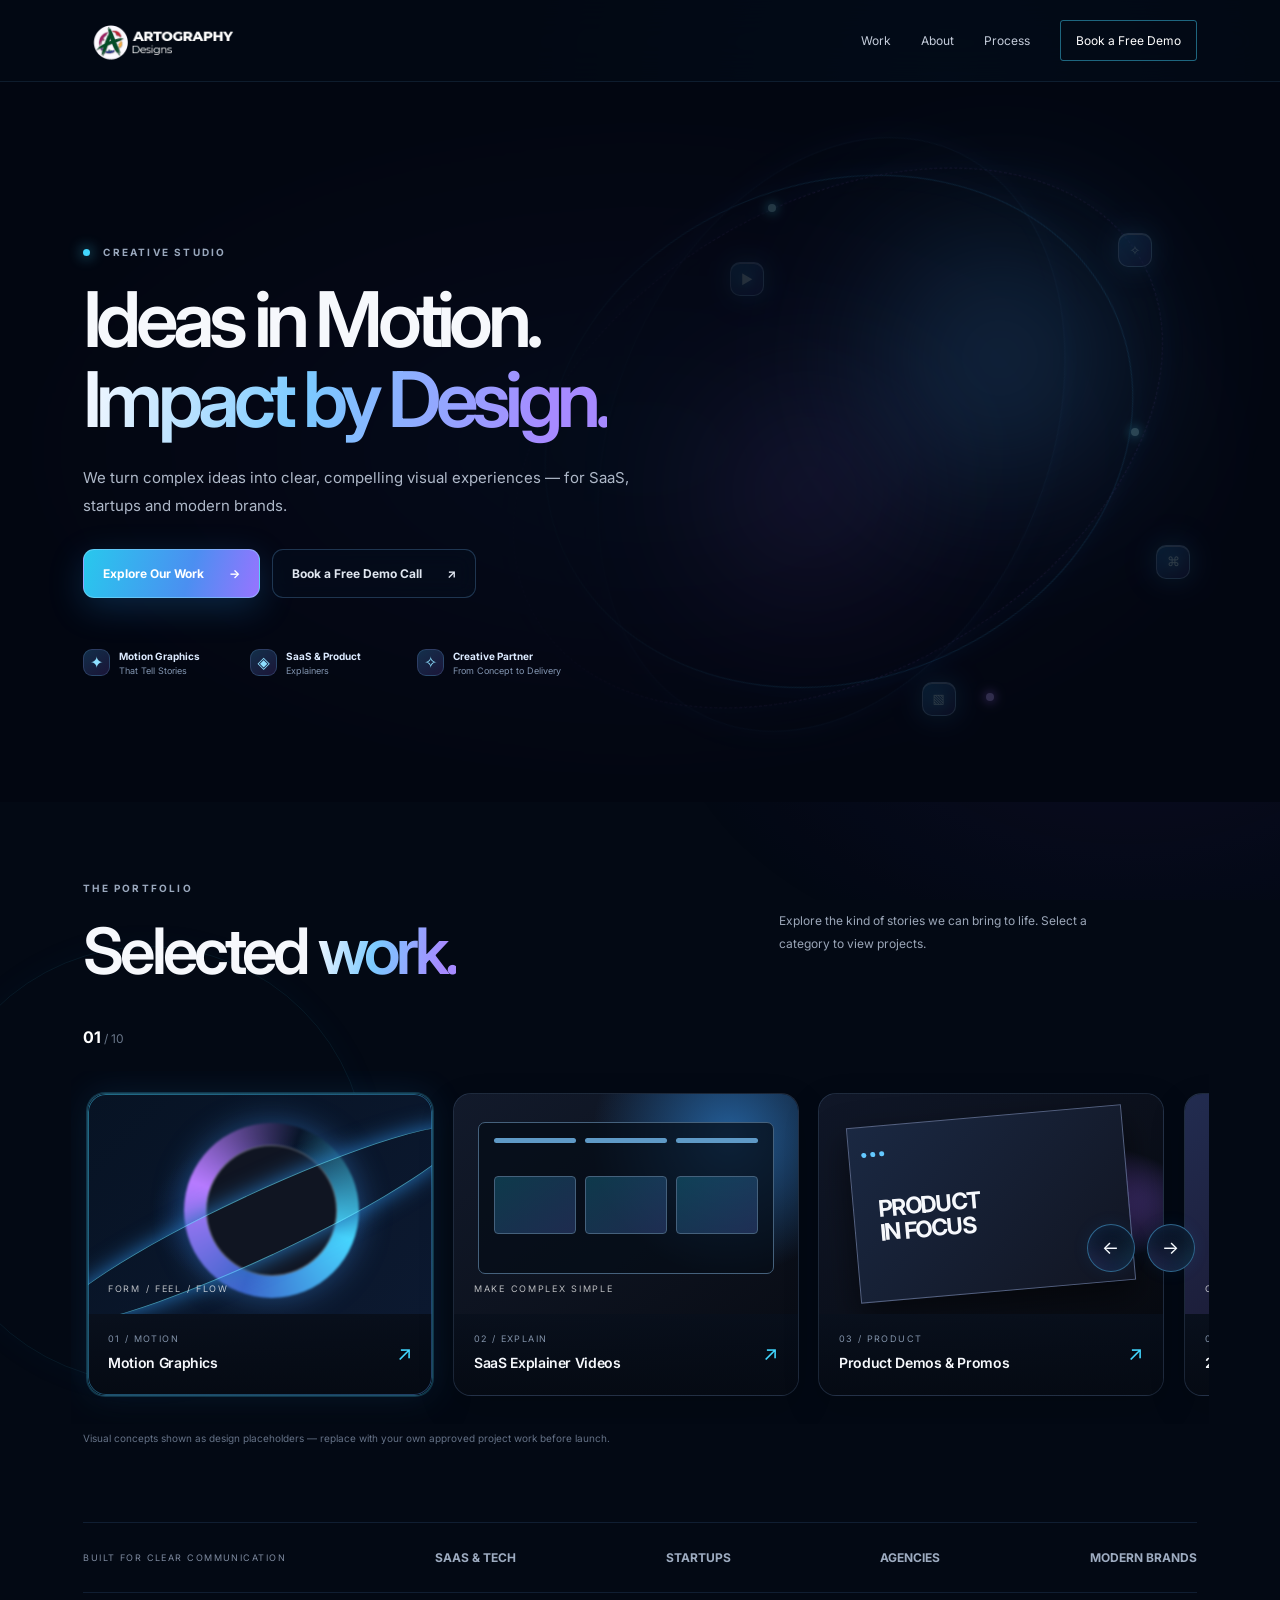
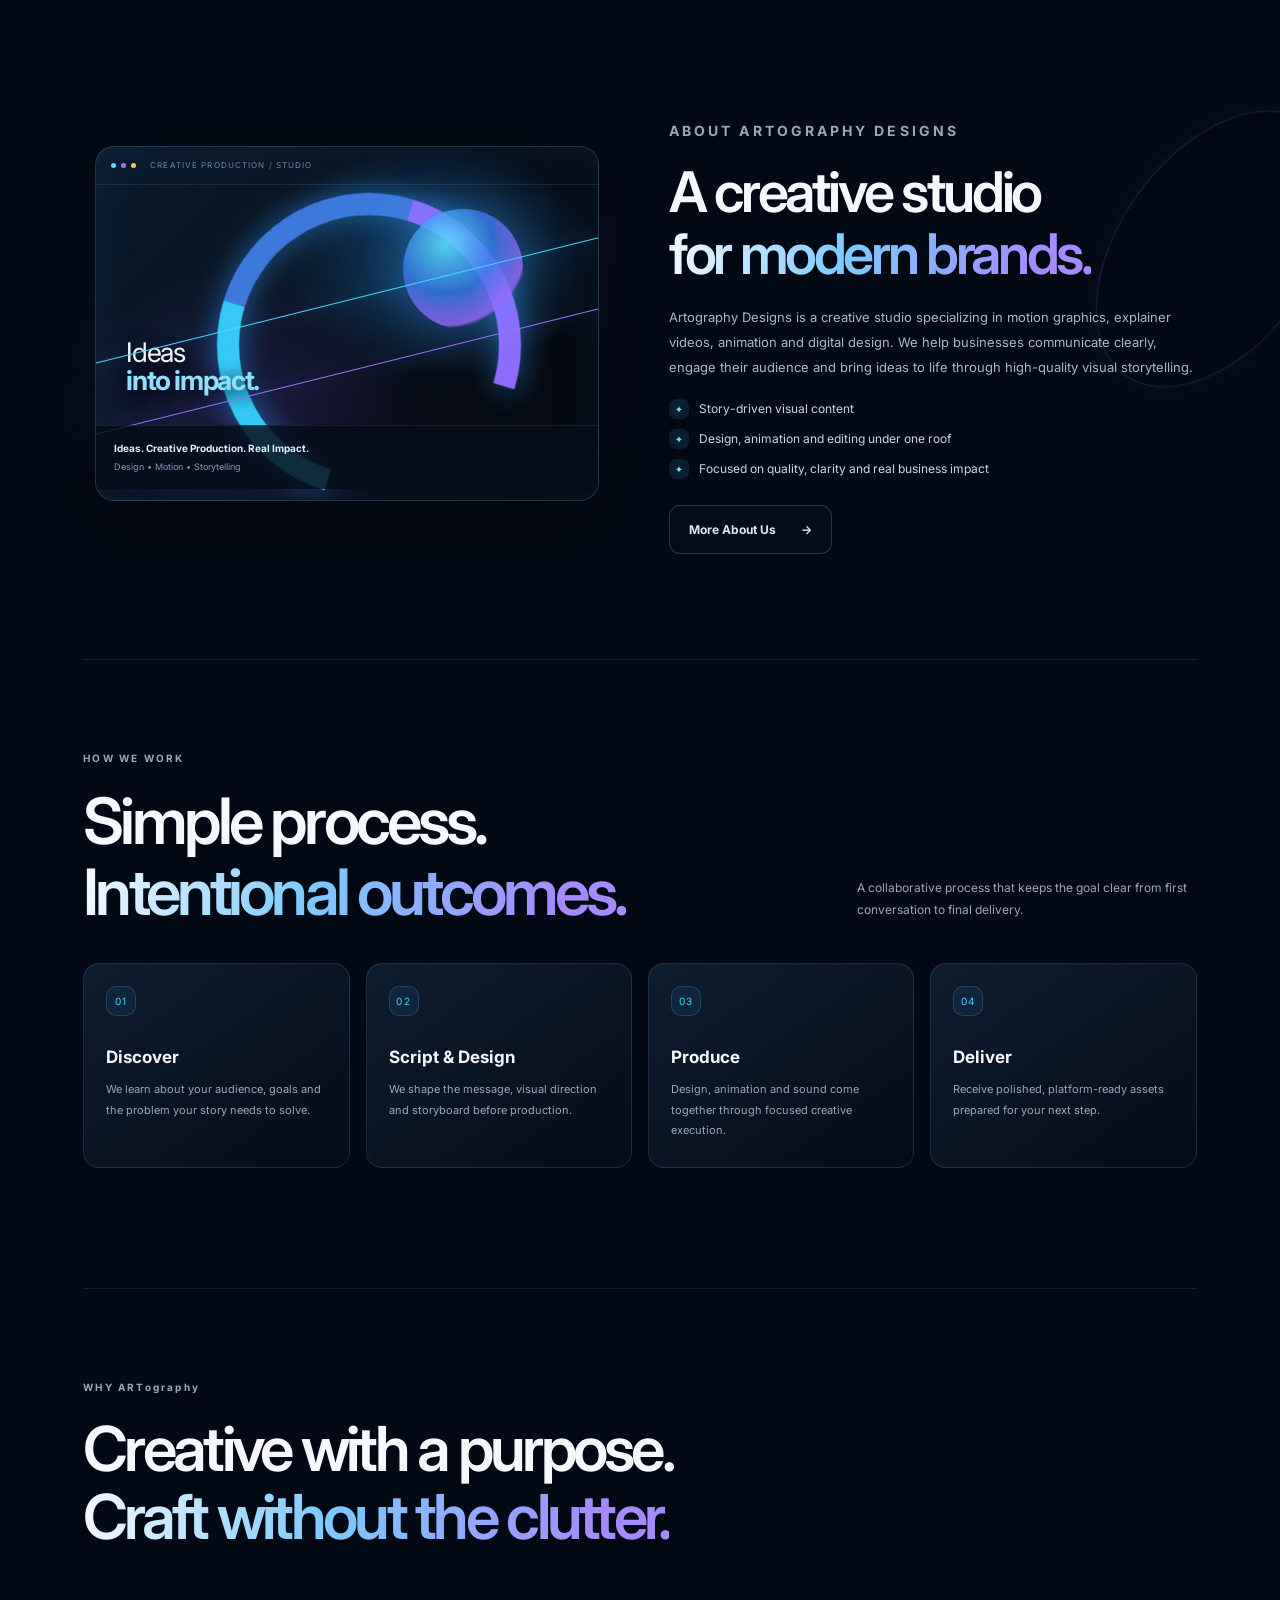
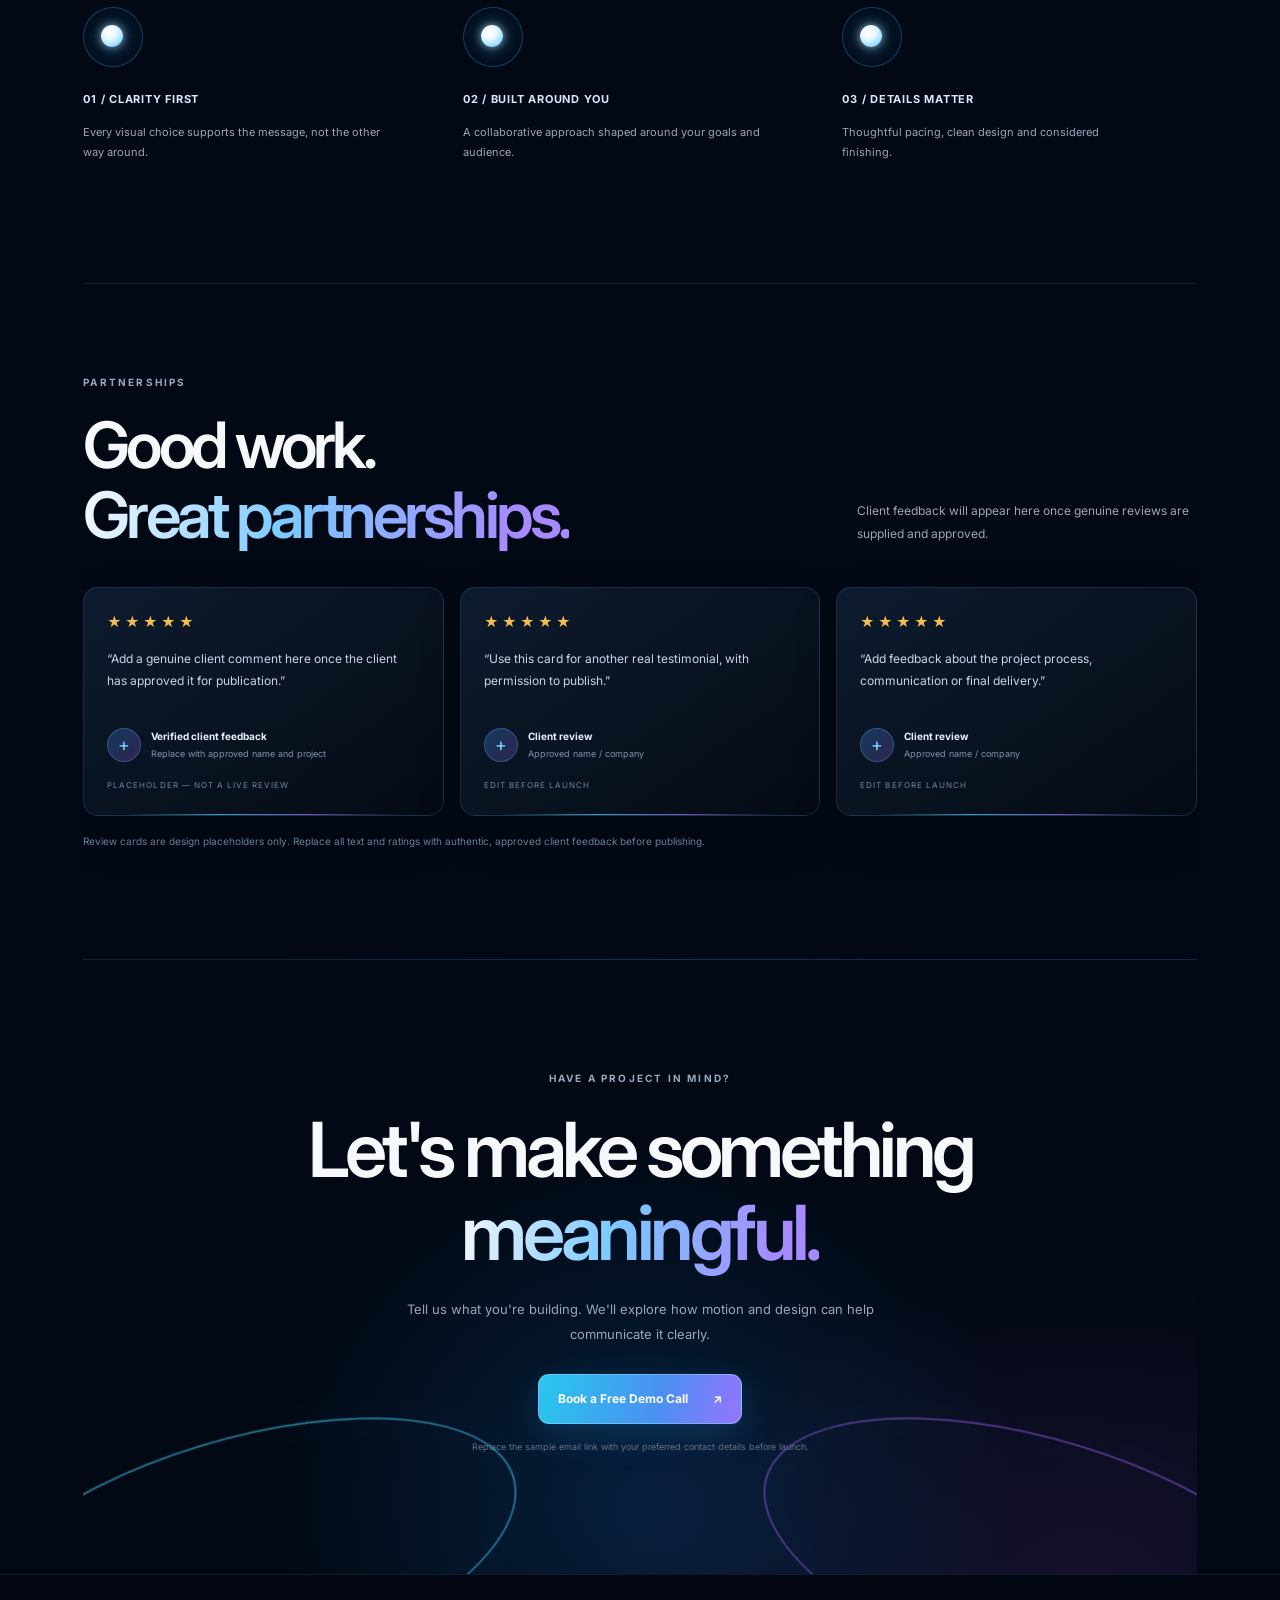
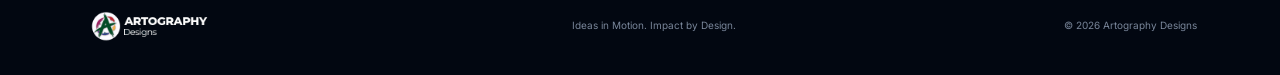
==== commit 1b459090: "Add files via upload" ====
--- a/index.html
+++ b/index.html
@@ -15,7 +15,7 @@
 <body>
   <header class="site-header">
     <a class="wordmark" href="index.html" aria-label="Artography Designs home">
-      <img class="brand-logo" src="assets/artography-logo.png" alt="Artography Designs logo">
+      <img class="brand-logo" src="./artography-logo-transparent.png" alt="Artography Designs logo">
     </a>
     <button class="menu-toggle" aria-label="Toggle navigation" aria-expanded="false">☰</button>
     <nav class="nav-links" aria-label="Main navigation">
@@ -43,7 +43,7 @@
       </div>
       <div class="hero-art planet-hero-art" aria-hidden="true">
         <div class="planet-visual-wrap">
-          <img class="planet-hero-image" src="assets/orbital-planet-hero.png" alt="" />
+          <img class="planet-hero-image" src="orbital-planet-hero.png" alt="" />
           <span class="planet-image-vignette"></span>
           <span class="planet-orbit-overlay orbit-a"></span>
           <span class="planet-orbit-overlay orbit-b"></span>
@@ -61,14 +61,10 @@
       <div class="section-heading work-heading">
         <div><p class="eyebrow">THE PORTFOLIO</p><h2>Selected <span>work.</span></h2></div>
         <p class="section-note">Explore the kind of stories we can bring to life. Select a category to view projects.</p>
-        
+        <div class="slider-buttons heading-slider-buttons"><button class="slider-arrow" id="slide-prev" aria-label="Previous categories">←</button><button class="slider-arrow" id="slide-next" aria-label="Next categories">→</button></div>
       </div>
       <div class="slider-controls">
         <span class="slider-count"><strong id="active-count">01</strong> <span>/ 10</span></span>
-      </div>
-      <div class="carousel-nav-centered" aria-label="Portfolio carousel controls">
-        <button class="slider-arrow" id="slide-prev" aria-label="Previous categories">←</button>
-        <button class="slider-arrow" id="slide-next" aria-label="Next categories">→</button>
       </div>
       <div class="portfolio-viewport" id="portfolio-viewport" tabindex="0" aria-label="Portfolio categories carousel">
         <div class="portfolio-track" id="portfolio-track">
@@ -135,6 +131,6 @@
     </section>
   </main>
 
-  <footer class="site-footer"><a class="wordmark" href="index.html"><img class="brand-logo" src="assets/artography-logo.png" alt="Artography Designs logo"></a><p>Ideas in Motion. Impact by Design.</p><span>© <span id="year"></span> Artography Designs</span></footer>
+  <footer class="site-footer"><a class="wordmark" href="index.html"><img class="brand-logo" src="./artography-logo-transparent.png" alt="Artography Designs logo"></a><p>Ideas in Motion. Impact by Design.</p><span>© <span id="year"></span> Artography Designs</span></footer>
 </body>
 </html>
--- a/styles.css
+++ b/styles.css
@@ -1,6 +1,6 @@
- :root{--bg:#090b10;--panel:#10141d;--panel2:#141a25;--text:#f6f8fc;--muted:#9ba6b8;--blue:#3883c4;--cyan:#42d7ff;--violet:#a56bff;--line:rgba(255,255,255,.11);--gold:#f4c96b}*{box-sizing:border-box}html{scroll-behavior:smooth;scroll-padding-top:88px}body{margin:0;background:var(--bg);color:var(--text);font-family:Inter,system-ui,sans-serif;line-height:1.6;overflow-x:hidden;position:relative}body:before{content:'';position:fixed;inset:0;z-index:-2;pointer-events:none;background:linear-gradient(180deg,rgba(3,8,20,.62),rgba(3,8,20,.86)),url('assets/galaxy-nebula-background.png') center 22%/cover no-repeat;opacity:.72}a{color:inherit;text-decoration:none}button{font:inherit}.site-header{height:82px;padding:0 6.5%;display:flex;align-items:center;justify-content:space-between;border-bottom:1px solid rgba(255,255,255,.07);position:sticky;top:0;z-index:20;background:rgba(9,11,16,.88);backdrop-filter:blur(18px)}.wordmark{display:flex;align-items:center;gap:11px;font-size:11px;letter-spacing:.16em;font-weight:800}.wordmark-mark{font-size:34px;letter-spacing:-.1em;line-height:1;font-weight:800}.wordmark-mark span,.about-symbol span{color:var(--cyan)}.wordmark small{display:block;color:#9ba6b8;font-size:9px;letter-spacing:.31em;margin-top:2px}.nav-links{display:flex;align-items:center;gap:30px;color:#c4ccda;font-size:12px}.nav-links a:hover,.text-link:hover{color:var(--cyan)}.nav-cta{border:1px solid rgba(66,215,255,.45);padding:10px 15px;border-radius:3px;color:white}.menu-toggle{display:none;background:none;border:0;color:white;font-size:22px}.section-shell{width:min(1240px,87%);margin-inline:auto}.hero{min-height:680px;display:flex;flex-direction:column;justify-content:center;position:relative;padding-top:80px;padding-bottom:64px;isolation:isolate;overflow:hidden}.hero:after{content:'';position:absolute;z-index:-1;width:52vw;height:52vw;max-width:680px;max-height:680px;min-width:330px;min-height:330px;right:-8%;top:3%;border-radius:48% 52% 60% 40%;border:1px solid rgba(66,215,255,.13);transform:rotate(-25deg);box-shadow:inset 0 0 70px rgba(56,131,196,.05),0 0 65px rgba(56,131,196,.04);animation:float-ring 18s ease-in-out infinite}.hero:before{content:'';position:absolute;z-index:-1;right:-10%;top:18%;width:62%;height:45%;border-top:1px solid transparent;border-bottom:1px solid transparent;border-image:linear-gradient(90deg,transparent,rgba(66,215,255,.1),rgba(165,107,255,.24),transparent) 1;transform:rotate(-18deg);filter:drop-shadow(0 0 7px rgba(66,215,255,.2));animation:line-drift 12s ease-in-out infinite}.hero-glow{position:absolute;z-index:-1;pointer-events:none;filter:blur(70px);opacity:.36;border-radius:50%}.glow-one{width:380px;height:380px;right:7%;top:12%;background:radial-gradient(circle,var(--blue),transparent 68%)}.glow-two{width:300px;height:300px;right:25%;top:36%;background:radial-gradient(circle,var(--violet),transparent 68%);opacity:.16}.hero:focus-within:after{border-color:rgba(66,215,255,.25)}@keyframes float-ring{0%,100%{transform:rotate(-25deg) translate3d(0,0,0)}50%{transform:rotate(-17deg) translate3d(-14px,12px,0)}}@keyframes line-drift{0%,100%{transform:rotate(-18deg) translateY(0)}50%{transform:rotate(-14deg) translateY(16px)}}.eyebrow{font-size:10px;letter-spacing:.22em;color:#9aa8bd;font-weight:700;margin:0 0 20px}.eyebrow-dot{display:inline-block;width:7px;height:7px;background:var(--cyan);border-radius:50%;margin-right:9px;box-shadow:0 0 14px var(--cyan)}h1,h2,h3,p{margin-top:0}.hero h1{font-size:clamp(48px,7.4vw,96px);line-height:1.04;letter-spacing:-.075em;font-weight:600;margin:0;max-width:920px}.hero h1 span,.section-heading h2 span,.about-content h2 span,.why-section h2 span,.contact-section h2 span,.category-title span{background:linear-gradient(100deg,#f7f9ff 0%,#7bcaff 42%,#a68aff 88%);color:transparent;background-clip:text}.hero-copy{max-width:610px;color:#aeb8c8;font-size:15px;line-height:1.9;margin:28px 0 30px}.hero-actions{display:flex;gap:12px;flex-wrap:wrap}.button{display:inline-flex;align-items:center;justify-content:center;gap:25px;padding:14px 19px;font-size:12px;font-weight:700;transition:transform .2s,border-color .2s,background .2s;border-radius:3px}.button:hover{transform:translateY(-2px)}.button-primary{background:var(--blue);border:1px solid var(--blue);color:white;box-shadow:0 8px 32px rgba(56,131,196,.18)}.button-primary:hover{background:#4797d7}.button-quiet{border:1px solid var(--line);color:#e0e6f0}.hero-foot{display:flex;justify-content:space-between;max-width:540px;margin-top:84px;color:#687588;font-size:9px;letter-spacing:.18em}.work-section{padding-top:110px;padding-bottom:76px;position:relative}.work-section:before{content:'';position:absolute;left:-12vw;top:20%;width:34vw;height:34vw;border-radius:50%;border:1px solid rgba(66,215,255,.08);box-shadow:0 0 35px rgba(56,131,196,.04);pointer-events:none;z-index:-1}.section-heading{display:flex;align-items:end;justify-content:space-between;gap:40px;margin-bottom:36px}.section-heading h2,.about-content h2,.why-section h2,.contact-section h2{font-size:clamp(38px,5vw,64px);line-height:1.1;letter-spacing:-.065em;font-weight:600;margin:0}.section-note{max-width:340px;color:var(--muted);font-size:12px;line-height:1.9;margin:0 0 5px}.slider-controls{display:flex;justify-content:space-between;align-items:center;margin-bottom:15px}.slider-count{font-size:12px;color:#687588}.slider-count strong{color:white;font-size:16px}.slider-buttons{display:flex;gap:8px}.slider-arrow{width:42px;height:42px;background:transparent;border:1px solid var(--line);color:white;border-radius:50%;cursor:pointer;transition:.2s}.slider-arrow:hover{border-color:var(--cyan);color:var(--cyan)}.portfolio-viewport{overflow-x:auto;scrollbar-width:none;overscroll-behavior-x:contain;cursor:grab;outline:none;padding:7px 3px 18px}.portfolio-viewport::-webkit-scrollbar{display:none}.portfolio-track{display:flex;gap:18px;width:max-content}.portfolio-card{width:clamp(260px,28vw,355px);border:1px solid rgba(255,255,255,.1);background:#0e1118;position:relative;transition:transform .3s,border-color .3s,opacity .3s;flex-shrink:0;overflow:hidden}.portfolio-card:hover{transform:translateY(-5px);border-color:rgba(66,215,255,.5)}.portfolio-card.active{border-color:transparent}.portfolio-card.active:before{content:"";position:absolute;inset:0;border-radius:0;padding:1px;background:linear-gradient(140deg,var(--cyan),var(--blue),var(--violet),var(--cyan));background-size:260% 260%;animation:border-flow 5s linear infinite;-webkit-mask:linear-gradient(#fff 0 0) content-box,linear-gradient(#fff 0 0);-webkit-mask-composite:xor;mask-composite:exclude;pointer-events:none;z-index:2}@keyframes border-flow{0%{background-position:0% 0%}100%{background-position:260% 260%}}.card-art{height:240px;position:relative;overflow:hidden;background:#111827;isolation:isolate}.card-art:before,.card-art:after{content:"";position:absolute;inset:0;pointer-events:none}.art-caption{position:absolute;left:20px;bottom:18px;font-size:9px;letter-spacing:.19em;color:rgba(255,255,255,.72)}.art-motion{background:radial-gradient(ellipse at 70% 35%,#425dca 0,transparent 36%),radial-gradient(ellipse at 30% 65%,#1c8cb0 0,transparent 36%),linear-gradient(135deg,#111a2b,#070a12)}.art-orb{position:absolute;width:175px;height:175px;left:28%;top:13%;border-radius:50%;background:conic-gradient(from 20deg,transparent,#48d7ff,#3b65cb,#b77bff,transparent);filter:blur(1px);animation:slow-spin 15s linear infinite}.art-orb:after{content:"";position:absolute;inset:22px;border-radius:50%;background:#101522;border:1px solid rgba(255,255,255,.35)}.art-line{position:absolute;width:130%;height:65px;border:1px solid rgba(99,224,255,.6);border-radius:50%;transform:rotate(-25deg);left:-15%;top:45%;box-shadow:0 0 22px #2674bb}.art-saas{background:radial-gradient(circle at 80% 20%,#245f9a,transparent 42%),linear-gradient(145deg,#121a2b,#090d16)}.mini-ui,.browser-lines{position:absolute;inset:28px 24px 40px;border:1px solid #45617c;border-radius:7px;background:rgba(5,12,23,.75);padding:15px;display:grid;grid-template-columns:repeat(3,1fr);gap:9px}.mini-ui i{height:5px;background:#5f9ac7;border-radius:4px}.mini-ui b{height:58px;background:linear-gradient(145deg,#1b8fae55,#4d65bb55);border:1px solid #45617c;border-radius:4px}.art-product{background:radial-gradient(ellipse at 70% 50%,#714cc0 0,transparent 40%),linear-gradient(145deg,#101728,#080b12)}.product-window{position:absolute;inset:22px 34px;background:linear-gradient(135deg,#1a2842,#111522);border:1px solid #536080;box-shadow:0 15px 35px #0008;transform:rotate(-5deg);padding:12px}.product-window span{display:inline-block;width:5px;height:5px;border-radius:50%;background:#64c9ff;margin-right:4px}.product-window b{display:block;font-size:23px;line-height:1.08;letter-spacing:-.06em;margin:32px 0 0 12px}.art-2d{background:linear-gradient(145deg,#222c50,#171126)}.shape{position:absolute;display:block;border:1px solid rgba(255,255,255,.55)}.shape-a{width:105px;height:105px;border-radius:35% 65% 55% 45%;background:linear-gradient(145deg,#55d4e8,#6c68ce);left:17%;top:18%;transform:rotate(-24deg)}.shape-b{width:83px;height:83px;border-radius:50%;background:linear-gradient(145deg,#ffbd82,#e66e9b);right:17%;top:26%}.shape-c{width:120px;height:60px;border-radius:50%;border-color:#8be8ff;left:37%;bottom:14%;transform:rotate(20deg)}.art-reels{background:radial-gradient(circle at 50% 45%,#ed6e9d 0,transparent 35%),linear-gradient(145deg,#291a38,#0d1020)}.reel-frame{position:absolute;inset:15px 70px;border:1px solid #ffffff66;border-radius:18px;display:flex;align-items:center;justify-content:center;text-align:center;flex-direction:column;font-size:10px;letter-spacing:.3em;background:linear-gradient(160deg,#ffffff08,#ffffff02);transform:rotate(4deg)}.reel-frame b{font-size:28px;line-height:1;letter-spacing:-.07em;margin-top:12px}.art-info{background:linear-gradient(135deg,#102c3d,#111426)}.chart-bars{position:absolute;left:18%;right:18%;bottom:32px;height:140px;display:flex;align-items:end;gap:10px}.chart-bars i{flex:1;background:linear-gradient(#52d7f4,#367ac5);border-radius:4px 4px 0 0;box-shadow:0 0 18px #38a9de44}.chart-bars i:nth-child(1){height:30%}.chart-bars i:nth-child(2){height:55%}.chart-bars i:nth-child(3){height:45%}.chart-bars i:nth-child(4){height:76%}.chart-bars i:nth-child(5){height:100%}.art-web{background:radial-gradient(circle at 75% 25%,#6745a8,transparent 36%),linear-gradient(145deg,#111c32,#080a11)}.web-window{position:absolute;inset:22px 22px 30px;border:1px solid #7c80a5;background:#0b1220;padding:20px}.web-window b{font-size:21px;line-height:1.05;letter-spacing:-.06em}.web-window span{display:block;width:50px;height:4px;background:var(--cyan);margin-top:18px}.art-social{background:linear-gradient(135deg,#162c4b,#281534)}.social-tile{position:absolute;width:88px;height:112px;display:grid;place-items:center;font-size:36px;font-weight:800;border:1px solid #ffffff55;background:linear-gradient(145deg,#50c9e555,#9e65e855);box-shadow:0 12px 28px #0005;transform:rotate(-10deg);left:14%;top:25%}.social-tile:nth-child(2){left:38%;top:16%;transform:rotate(8deg);background:linear-gradient(145deg,#ed8eab77,#8d62c877)}.social-tile:nth-child(3){left:62%;top:28%;transform:rotate(14deg);background:linear-gradient(145deg,#3d9de877,#5463c977)}.art-dev{background:radial-gradient(circle at 50% 40%,#174d71,transparent 44%),linear-gradient(135deg,#101827,#090b12)}.browser-lines{inset:26px 24px 35px;grid-template-rows:8px 1fr 1fr}.browser-lines i{height:5px;background:#80c8e8;border-radius:4px}.browser-lines b{background:linear-gradient(130deg,#1a7db0aa,#9a6ce0aa);border-radius:3px}.art-pitch{background:radial-gradient(circle at 25% 35%,#3d76bd,transparent 40%),linear-gradient(145deg,#111b2e,#0b0d14)}.slide-sheet{position:absolute;inset:25px 48px 28px;background:linear-gradient(140deg,#f1f5ff,#c5d8ef);color:#111827;padding:18px;transform:rotate(4deg);box-shadow:0 18px 28px #0008}.slide-sheet span{font-size:9px;color:#45617c}.slide-sheet b{display:block;font-size:25px;line-height:1;letter-spacing:-.06em;margin-top:38px}.portfolio-card-meta{display:flex;justify-content:space-between;align-items:center;padding:18px 18px 20px;gap:10px}.portfolio-card-meta p{font-size:9px;letter-spacing:.15em;color:#8292a9;margin:0 0 6px}.portfolio-card-meta h3{font-size:15px;letter-spacing:-.03em;margin:0;font-weight:600}.card-arrow{font-size:20px;color:var(--cyan)}.placeholder-note{font-size:10px;color:#657287;margin:14px 0 0}.credibility-strip{display:flex;align-items:center;justify-content:space-between;gap:22px;padding:28px 0;border-top:1px solid var(--line);border-bottom:1px solid var(--line);flex-wrap:wrap}.credibility-strip span{font-size:9px;color:#7f8ba0;letter-spacing:.16em}.credibility-strip b{font-size:10px;color:#c5cedb;letter-spacing:.08em}.about-section{display:grid;grid-template-columns:.75fr 1.25fr;gap:70px;padding-top:130px;padding-bottom:130px;position:relative}.about-section:after{content:'';position:absolute;right:-9vw;top:15%;width:190px;height:310px;border:1px solid rgba(165,107,255,.2);border-radius:50%;transform:rotate(36deg);pointer-events:none;box-shadow:0 0 28px rgba(56,131,196,.06)}.about-kicker{display:flex;justify-content:space-between;align-items:start}.about-symbol{font-size:58px;line-height:1;font-weight:800;letter-spacing:-.12em;color:#31415a}.about-content h2{font-size:clamp(36px,4.5vw,56px)}.about-content>p{color:var(--muted);max-width:600px;font-size:14px;line-height:1.9;margin:25px 0}.text-link{font-size:12px;font-weight:700;border-bottom:1px solid #3d617e;padding-bottom:8px}.text-link span{margin-left:20px;color:var(--cyan)}.process-section{padding:90px 0 120px;border-top:1px solid var(--line)}.process-grid{display:grid;grid-template-columns:repeat(4,1fr);gap:12px}.process-card{min-height:210px;padding:22px;border:1px solid var(--line);background:linear-gradient(145deg,#11151f,#0b0d13)}.process-card>span{font-size:10px;color:var(--cyan);letter-spacing:.12em}.process-card h3{font-size:17px;margin:35px 0 8px}.process-card p,.why-grid p{font-size:11px;line-height:1.85;color:var(--muted);margin:0}.why-section{padding:90px 0 115px;border-top:1px solid var(--line)}.why-section h2{font-size:clamp(38px,5vw,62px)}.why-grid{display:grid;grid-template-columns:repeat(3,1fr);gap:35px;margin-top:55px}.why-grid b{font-size:10px;letter-spacing:.13em;color:#c5d5e9}.why-grid p{margin-top:12px;max-width:300px}.testimonials-section{padding:90px 0 110px;border-top:1px solid var(--line)}.testimonial-placeholder{display:flex;align-items:center;gap:24px;padding:30px;border:1px solid var(--line);background:linear-gradient(110deg,#111723,#0d1018);position:relative;box-shadow:0 18px 60px rgba(0,0,0,.12)}.testimonial-placeholder:after{content:'';position:absolute;left:10%;right:10%;bottom:-1px;height:1px;background:linear-gradient(90deg,transparent,var(--cyan),var(--violet),transparent);opacity:.65}.quote-mark{font-size:70px;line-height:.7;color:var(--cyan);font-family:Georgia,serif}.testimonial-placeholder h3{font-size:18px;margin-bottom:8px}.testimonial-placeholder p{font-size:12px;color:var(--muted);margin:0}.placeholder-label{margin-left:auto;white-space:nowrap;color:#657287;font-size:9px;letter-spacing:.12em}.contact-section{text-align:center;padding:110px 20px 120px;border-top:1px solid var(--line);background:radial-gradient(ellipse at 50% 90%,#15365b55,transparent 55%);position:relative;overflow:hidden}.contact-section:before,.contact-section:after{content:'';position:absolute;pointer-events:none;bottom:-105px;width:420px;height:220px;border:1px solid rgba(66,215,255,.3);border-radius:50%;filter:drop-shadow(0 0 8px rgba(66,215,255,.2));transform:rotate(-24deg)}.contact-section:before{left:-140px}.contact-section:after{right:-140px;border-color:rgba(165,107,255,.3);transform:rotate(24deg)}.contact-section .eyebrow{margin-bottom:22px}.contact-section h2{font-size:clamp(44px,6vw,76px)}.contact-section>p:not(.eyebrow){max-width:520px;margin:22px auto 28px;font-size:13px;line-height:1.9;color:var(--muted)}.contact-note{display:block;color:#647187;font-size:9px;margin-top:16px}.site-footer{padding:26px 6.5%;border-top:1px solid var(--line);display:flex;align-items:center;justify-content:space-between;gap:20px;color:#79869a;font-size:10px}.site-footer p{margin:0}.category-main{padding-top:55px;padding-bottom:100px;min-height:70vh}.back-link{display:inline-block;font-size:12px;color:#aab8cc;margin-bottom:55px}.back-link:hover{color:var(--cyan)}.category-title{font-size:clamp(44px,7vw,82px);line-height:1.05;letter-spacing:-.07em;font-weight:600;margin:0 0 18px}.category-intro{color:var(--muted);font-size:14px;max-width:640px;margin-bottom:45px}.category-grid{display:grid;grid-template-columns:repeat(3,minmax(0,1fr));gap:18px}.project-placeholder{min-height:275px;border:1px solid var(--line);background:linear-gradient(145deg,#121a29,#0c0f17);padding:24px;display:flex;flex-direction:column;justify-content:space-between;position:relative;overflow:hidden}.project-placeholder:before{content:"";position:absolute;width:240px;height:240px;right:-70px;top:-75px;border-radius:50%;background:radial-gradient(circle,#2b78ac66,transparent 70%)}.project-placeholder>*{position:relative}.project-tag{font-size:9px;letter-spacing:.16em;color:var(--cyan)}.project-placeholder h2{font-size:22px;line-height:1.15;letter-spacing:-.04em;margin:0 0 9px}.project-placeholder p{font-size:11px;line-height:1.8;color:var(--muted);max-width:330px;margin:0}.project-status{font-size:9px;letter-spacing:.12em;color:#78869c;margin-top:20px}.category-cta{margin-top:80px;padding:35px;border:1px solid var(--line);display:flex;align-items:center;justify-content:space-between;gap:20px}.category-cta h2{font-size:24px;letter-spacing:-.04em;margin:0}@keyframes slow-spin{to{transform:rotate(360deg)}}@media(max-width:850px){.site-header{padding:0 6%;height:72px}.nav-links{gap:17px}.hero{min-height:600px}.section-shell{width:88%}.section-heading{align-items:start;flex-direction:column;gap:16px}.section-note{max-width:500px}.about-section{gap:35px}.process-grid{grid-template-columns:repeat(2,1fr)}.category-grid{grid-template-columns:repeat(2,minmax(0,1fr))}.placeholder-label{display:none}}@media(max-width:600px){.menu-toggle{display:block}.nav-links{display:none;position:absolute;top:71px;left:0;right:0;padding:20px 6%;background:#0c0f16;border-bottom:1px solid var(--line);flex-direction:column;align-items:stretch;gap:17px}.nav-links.open{display:flex}.nav-cta{text-align:center}.hero{min-height:590px;padding-top:65px}.hero h1{font-size:clamp(45px,12vw,68px)}.hero-copy{font-size:13px}.hero-foot{margin-top:60px;font-size:8px;gap:20px}.work-section{padding-top:75px}.portfolio-card{width:78vw}.card-art{height:220px}.about-section{grid-template-columns:1fr;gap:20px;padding-top:90px;padding-bottom:90px}.about-kicker{align-items:center}.about-symbol{font-size:38px}.process-section,.why-section,.testimonials-section{padding:75px 0}.process-grid{gap:8px}.process-card{padding:16px;min-height:200px}.process-card h3{margin-top:28px;font-size:15px}.process-card p{font-size:10px}.why-grid{grid-template-columns:1fr;gap:25px;margin-top:38px}.testimonial-placeholder{align-items:flex-start;padding:22px;gap:14px}.testimonial-placeholder h3{font-size:16px}.quote-mark{font-size:48px}.contact-section{padding:85px 10px}.site-footer{align-items:flex-start;flex-direction:column}.credibility-strip{justify-content:flex-start}.credibility-strip span{width:100%}.category-main{padding-top:35px}.back-link{margin-bottom:40px}.category-grid{grid-template-columns:1fr}.project-placeholder{min-height:235px}.category-cta{align-items:flex-start;flex-direction:column;padding:25px}.category-cta h2{font-size:21px}}@media(prefers-reduced-motion:reduce){*,*::before,*::after{scroll-behavior:auto!important;animation-duration:.01ms!important;animation-iteration-count:1!important;transition-duration:.01ms!important}}
+ :root{--bg:#090b10;--panel:#10141d;--panel2:#141a25;--text:#f6f8fc;--muted:#9ba6b8;--blue:#3883c4;--cyan:#42d7ff;--violet:#a56bff;--line:rgba(255,255,255,.11);--gold:#f4c96b}*{box-sizing:border-box}html{scroll-behavior:smooth;scroll-padding-top:88px}body{margin:0;background:var(--bg);color:var(--text);font-family:Inter,system-ui,sans-serif;line-height:1.6;overflow-x:hidden;position:relative}body:before{content:'';position:fixed;inset:0;z-index:-2;pointer-events:none;background:linear-gradient(180deg,rgba(3,8,20,.62),rgba(3,8,20,.86)),url('galaxy-nebula-background.png') center 22%/cover no-repeat;opacity:.72}a{color:inherit;text-decoration:none}button{font:inherit}.site-header{height:82px;padding:0 6.5%;display:flex;align-items:center;justify-content:space-between;border-bottom:1px solid rgba(255,255,255,.07);position:sticky;top:0;z-index:20;background:rgba(9,11,16,.88);backdrop-filter:blur(18px)}.wordmark{display:flex;align-items:center;gap:11px;font-size:11px;letter-spacing:.16em;font-weight:800}.wordmark-mark{font-size:34px;letter-spacing:-.1em;line-height:1;font-weight:800}.wordmark-mark span,.about-symbol span{color:var(--cyan)}.wordmark small{display:block;color:#9ba6b8;font-size:9px;letter-spacing:.31em;margin-top:2px}.nav-links{display:flex;align-items:center;gap:30px;color:#c4ccda;font-size:12px}.nav-links a:hover,.text-link:hover{color:var(--cyan)}.nav-cta{border:1px solid rgba(66,215,255,.45);padding:10px 15px;border-radius:3px;color:white}.menu-toggle{display:none;background:none;border:0;color:white;font-size:22px}.section-shell{width:min(1240px,87%);margin-inline:auto}.hero{min-height:680px;display:flex;flex-direction:column;justify-content:center;position:relative;padding-top:80px;padding-bottom:64px;isolation:isolate;overflow:hidden}.hero:after{content:'';position:absolute;z-index:-1;width:52vw;height:52vw;max-width:680px;max-height:680px;min-width:330px;min-height:330px;right:-8%;top:3%;border-radius:48% 52% 60% 40%;border:1px solid rgba(66,215,255,.13);transform:rotate(-25deg);box-shadow:inset 0 0 70px rgba(56,131,196,.05),0 0 65px rgba(56,131,196,.04);animation:float-ring 18s ease-in-out infinite}.hero:before{content:'';position:absolute;z-index:-1;right:-10%;top:18%;width:62%;height:45%;border-top:1px solid transparent;border-bottom:1px solid transparent;border-image:linear-gradient(90deg,transparent,rgba(66,215,255,.1),rgba(165,107,255,.24),transparent) 1;transform:rotate(-18deg);filter:drop-shadow(0 0 7px rgba(66,215,255,.2));animation:line-drift 12s ease-in-out infinite}.hero-glow{position:absolute;z-index:-1;pointer-events:none;filter:blur(70px);opacity:.36;border-radius:50%}.glow-one{width:380px;height:380px;right:7%;top:12%;background:radial-gradient(circle,var(--blue),transparent 68%)}.glow-two{width:300px;height:300px;right:25%;top:36%;background:radial-gradient(circle,var(--violet),transparent 68%);opacity:.16}.hero:focus-within:after{border-color:rgba(66,215,255,.25)}@keyframes float-ring{0%,100%{transform:rotate(-25deg) translate3d(0,0,0)}50%{transform:rotate(-17deg) translate3d(-14px,12px,0)}}@keyframes line-drift{0%,100%{transform:rotate(-18deg) translateY(0)}50%{transform:rotate(-14deg) translateY(16px)}}.eyebrow{font-size:10px;letter-spacing:.22em;color:#9aa8bd;font-weight:700;margin:0 0 20px}.eyebrow-dot{display:inline-block;width:7px;height:7px;background:var(--cyan);border-radius:50%;margin-right:9px;box-shadow:0 0 14px var(--cyan)}h1,h2,h3,p{margin-top:0}.hero h1{font-size:clamp(48px,7.4vw,96px);line-height:1.04;letter-spacing:-.075em;font-weight:600;margin:0;max-width:920px}.hero h1 span,.section-heading h2 span,.about-content h2 span,.why-section h2 span,.contact-section h2 span,.category-title span{background:linear-gradient(100deg,#f7f9ff 0%,#7bcaff 42%,#a68aff 88%);color:transparent;background-clip:text}.hero-copy{max-width:610px;color:#aeb8c8;font-size:15px;line-height:1.9;margin:28px 0 30px}.hero-actions{display:flex;gap:12px;flex-wrap:wrap}.button{display:inline-flex;align-items:center;justify-content:center;gap:25px;padding:14px 19px;font-size:12px;font-weight:700;transition:transform .2s,border-color .2s,background .2s;border-radius:3px}.button:hover{transform:translateY(-2px)}.button-primary{background:var(--blue);border:1px solid var(--blue);color:white;box-shadow:0 8px 32px rgba(56,131,196,.18)}.button-primary:hover{background:#4797d7}.button-quiet{border:1px solid var(--line);color:#e0e6f0}.hero-foot{display:flex;justify-content:space-between;max-width:540px;margin-top:84px;color:#687588;font-size:9px;letter-spacing:.18em}.work-section{padding-top:110px;padding-bottom:76px;position:relative}.work-section:before{content:'';position:absolute;left:-12vw;top:20%;width:34vw;height:34vw;border-radius:50%;border:1px solid rgba(66,215,255,.08);box-shadow:0 0 35px rgba(56,131,196,.04);pointer-events:none;z-index:-1}.section-heading{display:flex;align-items:end;justify-content:space-between;gap:40px;margin-bottom:36px}.section-heading h2,.about-content h2,.why-section h2,.contact-section h2{font-size:clamp(38px,5vw,64px);line-height:1.1;letter-spacing:-.065em;font-weight:600;margin:0}.section-note{max-width:340px;color:var(--muted);font-size:12px;line-height:1.9;margin:0 0 5px}.slider-controls{display:flex;justify-content:space-between;align-items:center;margin-bottom:15px}.slider-count{font-size:12px;color:#687588}.slider-count strong{color:white;font-size:16px}.slider-buttons{display:flex;gap:8px}.slider-arrow{width:42px;height:42px;background:transparent;border:1px solid var(--line);color:white;border-radius:50%;cursor:pointer;transition:.2s}.slider-arrow:hover{border-color:var(--cyan);color:var(--cyan)}.portfolio-viewport{overflow-x:auto;scrollbar-width:none;overscroll-behavior-x:contain;cursor:grab;outline:none;padding:7px 3px 18px}.portfolio-viewport::-webkit-scrollbar{display:none}.portfolio-track{display:flex;gap:18px;width:max-content}.portfolio-card{width:clamp(260px,28vw,355px);border:1px solid rgba(255,255,255,.1);background:#0e1118;position:relative;transition:transform .3s,border-color .3s,opacity .3s;flex-shrink:0;overflow:hidden}.portfolio-card:hover{transform:translateY(-5px);border-color:rgba(66,215,255,.5)}.portfolio-card.active{border-color:transparent}.portfolio-card.active:before{content:"";position:absolute;inset:0;border-radius:0;padding:1px;background:linear-gradient(140deg,var(--cyan),var(--blue),var(--violet),var(--cyan));background-size:260% 260%;animation:border-flow 5s linear infinite;-webkit-mask:linear-gradient(#fff 0 0) content-box,linear-gradient(#fff 0 0);-webkit-mask-composite:xor;mask-composite:exclude;pointer-events:none;z-index:2}@keyframes border-flow{0%{background-position:0% 0%}100%{background-position:260% 260%}}.card-art{height:240px;position:relative;overflow:hidden;background:#111827;isolation:isolate}.card-art:before,.card-art:after{content:"";position:absolute;inset:0;pointer-events:none}.art-caption{position:absolute;left:20px;bottom:18px;font-size:9px;letter-spacing:.19em;color:rgba(255,255,255,.72)}.art-motion{background:radial-gradient(ellipse at 70% 35%,#425dca 0,transparent 36%),radial-gradient(ellipse at 30% 65%,#1c8cb0 0,transparent 36%),linear-gradient(135deg,#111a2b,#070a12)}.art-orb{position:absolute;width:175px;height:175px;left:28%;top:13%;border-radius:50%;background:conic-gradient(from 20deg,transparent,#48d7ff,#3b65cb,#b77bff,transparent);filter:blur(1px);animation:slow-spin 15s linear infinite}.art-orb:after{content:"";position:absolute;inset:22px;border-radius:50%;background:#101522;border:1px solid rgba(255,255,255,.35)}.art-line{position:absolute;width:130%;height:65px;border:1px solid rgba(99,224,255,.6);border-radius:50%;transform:rotate(-25deg);left:-15%;top:45%;box-shadow:0 0 22px #2674bb}.art-saas{background:radial-gradient(circle at 80% 20%,#245f9a,transparent 42%),linear-gradient(145deg,#121a2b,#090d16)}.mini-ui,.browser-lines{position:absolute;inset:28px 24px 40px;border:1px solid #45617c;border-radius:7px;background:rgba(5,12,23,.75);padding:15px;display:grid;grid-template-columns:repeat(3,1fr);gap:9px}.mini-ui i{height:5px;background:#5f9ac7;border-radius:4px}.mini-ui b{height:58px;background:linear-gradient(145deg,#1b8fae55,#4d65bb55);border:1px solid #45617c;border-radius:4px}.art-product{background:radial-gradient(ellipse at 70% 50%,#714cc0 0,transparent 40%),linear-gradient(145deg,#101728,#080b12)}.product-window{position:absolute;inset:22px 34px;background:linear-gradient(135deg,#1a2842,#111522);border:1px solid #536080;box-shadow:0 15px 35px #0008;transform:rotate(-5deg);padding:12px}.product-window span{display:inline-block;width:5px;height:5px;border-radius:50%;background:#64c9ff;margin-right:4px}.product-window b{display:block;font-size:23px;line-height:1.08;letter-spacing:-.06em;margin:32px 0 0 12px}.art-2d{background:linear-gradient(145deg,#222c50,#171126)}.shape{position:absolute;display:block;border:1px solid rgba(255,255,255,.55)}.shape-a{width:105px;height:105px;border-radius:35% 65% 55% 45%;background:linear-gradient(145deg,#55d4e8,#6c68ce);left:17%;top:18%;transform:rotate(-24deg)}.shape-b{width:83px;height:83px;border-radius:50%;background:linear-gradient(145deg,#ffbd82,#e66e9b);right:17%;top:26%}.shape-c{width:120px;height:60px;border-radius:50%;border-color:#8be8ff;left:37%;bottom:14%;transform:rotate(20deg)}.art-reels{background:radial-gradient(circle at 50% 45%,#ed6e9d 0,transparent 35%),linear-gradient(145deg,#291a38,#0d1020)}.reel-frame{position:absolute;inset:15px 70px;border:1px solid #ffffff66;border-radius:18px;display:flex;align-items:center;justify-content:center;text-align:center;flex-direction:column;font-size:10px;letter-spacing:.3em;background:linear-gradient(160deg,#ffffff08,#ffffff02);transform:rotate(4deg)}.reel-frame b{font-size:28px;line-height:1;letter-spacing:-.07em;margin-top:12px}.art-info{background:linear-gradient(135deg,#102c3d,#111426)}.chart-bars{position:absolute;left:18%;right:18%;bottom:32px;height:140px;display:flex;align-items:end;gap:10px}.chart-bars i{flex:1;background:linear-gradient(#52d7f4,#367ac5);border-radius:4px 4px 0 0;box-shadow:0 0 18px #38a9de44}.chart-bars i:nth-child(1){height:30%}.chart-bars i:nth-child(2){height:55%}.chart-bars i:nth-child(3){height:45%}.chart-bars i:nth-child(4){height:76%}.chart-bars i:nth-child(5){height:100%}.art-web{background:radial-gradient(circle at 75% 25%,#6745a8,transparent 36%),linear-gradient(145deg,#111c32,#080a11)}.web-window{position:absolute;inset:22px 22px 30px;border:1px solid #7c80a5;background:#0b1220;padding:20px}.web-window b{font-size:21px;line-height:1.05;letter-spacing:-.06em}.web-window span{display:block;width:50px;height:4px;background:var(--cyan);margin-top:18px}.art-social{background:linear-gradient(135deg,#162c4b,#281534)}.social-tile{position:absolute;width:88px;height:112px;display:grid;place-items:center;font-size:36px;font-weight:800;border:1px solid #ffffff55;background:linear-gradient(145deg,#50c9e555,#9e65e855);box-shadow:0 12px 28px #0005;transform:rotate(-10deg);left:14%;top:25%}.social-tile:nth-child(2){left:38%;top:16%;transform:rotate(8deg);background:linear-gradient(145deg,#ed8eab77,#8d62c877)}.social-tile:nth-child(3){left:62%;top:28%;transform:rotate(14deg);background:linear-gradient(145deg,#3d9de877,#5463c977)}.art-dev{background:radial-gradient(circle at 50% 40%,#174d71,transparent 44%),linear-gradient(135deg,#101827,#090b12)}.browser-lines{inset:26px 24px 35px;grid-template-rows:8px 1fr 1fr}.browser-lines i{height:5px;background:#80c8e8;border-radius:4px}.browser-lines b{background:linear-gradient(130deg,#1a7db0aa,#9a6ce0aa);border-radius:3px}.art-pitch{background:radial-gradient(circle at 25% 35%,#3d76bd,transparent 40%),linear-gradient(145deg,#111b2e,#0b0d14)}.slide-sheet{position:absolute;inset:25px 48px 28px;background:linear-gradient(140deg,#f1f5ff,#c5d8ef);color:#111827;padding:18px;transform:rotate(4deg);box-shadow:0 18px 28px #0008}.slide-sheet span{font-size:9px;color:#45617c}.slide-sheet b{display:block;font-size:25px;line-height:1;letter-spacing:-.06em;margin-top:38px}.portfolio-card-meta{display:flex;justify-content:space-between;align-items:center;padding:18px 18px 20px;gap:10px}.portfolio-card-meta p{font-size:9px;letter-spacing:.15em;color:#8292a9;margin:0 0 6px}.portfolio-card-meta h3{font-size:15px;letter-spacing:-.03em;margin:0;font-weight:600}.card-arrow{font-size:20px;color:var(--cyan)}.placeholder-note{font-size:10px;color:#657287;margin:14px 0 0}.credibility-strip{display:flex;align-items:center;justify-content:space-between;gap:22px;padding:28px 0;border-top:1px solid var(--line);border-bottom:1px solid var(--line);flex-wrap:wrap}.credibility-strip span{font-size:9px;color:#7f8ba0;letter-spacing:.16em}.credibility-strip b{font-size:10px;color:#c5cedb;letter-spacing:.08em}.about-section{display:grid;grid-template-columns:.75fr 1.25fr;gap:70px;padding-top:130px;padding-bottom:130px;position:relative}.about-section:after{content:'';position:absolute;right:-9vw;top:15%;width:190px;height:310px;border:1px solid rgba(165,107,255,.2);border-radius:50%;transform:rotate(36deg);pointer-events:none;box-shadow:0 0 28px rgba(56,131,196,.06)}.about-kicker{display:flex;justify-content:space-between;align-items:start}.about-symbol{font-size:58px;line-height:1;font-weight:800;letter-spacing:-.12em;color:#31415a}.about-content h2{font-size:clamp(36px,4.5vw,56px)}.about-content>p{color:var(--muted);max-width:600px;font-size:14px;line-height:1.9;margin:25px 0}.text-link{font-size:12px;font-weight:700;border-bottom:1px solid #3d617e;padding-bottom:8px}.text-link span{margin-left:20px;color:var(--cyan)}.process-section{padding:90px 0 120px;border-top:1px solid var(--line)}.process-grid{display:grid;grid-template-columns:repeat(4,1fr);gap:12px}.process-card{min-height:210px;padding:22px;border:1px solid var(--line);background:linear-gradient(145deg,#11151f,#0b0d13)}.process-card>span{font-size:10px;color:var(--cyan);letter-spacing:.12em}.process-card h3{font-size:17px;margin:35px 0 8px}.process-card p,.why-grid p{font-size:11px;line-height:1.85;color:var(--muted);margin:0}.why-section{padding:90px 0 115px;border-top:1px solid var(--line)}.why-section h2{font-size:clamp(38px,5vw,62px)}.why-grid{display:grid;grid-template-columns:repeat(3,1fr);gap:35px;margin-top:55px}.why-grid b{font-size:10px;letter-spacing:.13em;color:#c5d5e9}.why-grid p{margin-top:12px;max-width:300px}.testimonials-section{padding:90px 0 110px;border-top:1px solid var(--line)}.testimonial-placeholder{display:flex;align-items:center;gap:24px;padding:30px;border:1px solid var(--line);background:linear-gradient(110deg,#111723,#0d1018);position:relative;box-shadow:0 18px 60px rgba(0,0,0,.12)}.testimonial-placeholder:after{content:'';position:absolute;left:10%;right:10%;bottom:-1px;height:1px;background:linear-gradient(90deg,transparent,var(--cyan),var(--violet),transparent);opacity:.65}.quote-mark{font-size:70px;line-height:.7;color:var(--cyan);font-family:Georgia,serif}.testimonial-placeholder h3{font-size:18px;margin-bottom:8px}.testimonial-placeholder p{font-size:12px;color:var(--muted);margin:0}.placeholder-label{margin-left:auto;white-space:nowrap;color:#657287;font-size:9px;letter-spacing:.12em}.contact-section{text-align:center;padding:110px 20px 120px;border-top:1px solid var(--line);background:radial-gradient(ellipse at 50% 90%,#15365b55,transparent 55%);position:relative;overflow:hidden}.contact-section:before,.contact-section:after{content:'';position:absolute;pointer-events:none;bottom:-105px;width:420px;height:220px;border:1px solid rgba(66,215,255,.3);border-radius:50%;filter:drop-shadow(0 0 8px rgba(66,215,255,.2));transform:rotate(-24deg)}.contact-section:before{left:-140px}.contact-section:after{right:-140px;border-color:rgba(165,107,255,.3);transform:rotate(24deg)}.contact-section .eyebrow{margin-bottom:22px}.contact-section h2{font-size:clamp(44px,6vw,76px)}.contact-section>p:not(.eyebrow){max-width:520px;margin:22px auto 28px;font-size:13px;line-height:1.9;color:var(--muted)}.contact-note{display:block;color:#647187;font-size:9px;margin-top:16px}.site-footer{padding:26px 6.5%;border-top:1px solid var(--line);display:flex;align-items:center;justify-content:space-between;gap:20px;color:#79869a;font-size:10px}.site-footer p{margin:0}.category-main{padding-top:55px;padding-bottom:100px;min-height:70vh}.back-link{display:inline-block;font-size:12px;color:#aab8cc;margin-bottom:55px}.back-link:hover{color:var(--cyan)}.category-title{font-size:clamp(44px,7vw,82px);line-height:1.05;letter-spacing:-.07em;font-weight:600;margin:0 0 18px}.category-intro{color:var(--muted);font-size:14px;max-width:640px;margin-bottom:45px}.category-grid{display:grid;grid-template-columns:repeat(3,minmax(0,1fr));gap:18px}.project-placeholder{min-height:275px;border:1px solid var(--line);background:linear-gradient(145deg,#121a29,#0c0f17);padding:24px;display:flex;flex-direction:column;justify-content:space-between;position:relative;overflow:hidden}.project-placeholder:before{content:"";position:absolute;width:240px;height:240px;right:-70px;top:-75px;border-radius:50%;background:radial-gradient(circle,#2b78ac66,transparent 70%)}.project-placeholder>*{position:relative}.project-tag{font-size:9px;letter-spacing:.16em;color:var(--cyan)}.project-placeholder h2{font-size:22px;line-height:1.15;letter-spacing:-.04em;margin:0 0 9px}.project-placeholder p{font-size:11px;line-height:1.8;color:var(--muted);max-width:330px;margin:0}.project-status{font-size:9px;letter-spacing:.12em;color:#78869c;margin-top:20px}.category-cta{margin-top:80px;padding:35px;border:1px solid var(--line);display:flex;align-items:center;justify-content:space-between;gap:20px}.category-cta h2{font-size:24px;letter-spacing:-.04em;margin:0}@keyframes slow-spin{to{transform:rotate(360deg)}}@media(max-width:850px){.site-header{padding:0 6%;height:72px}.nav-links{gap:17px}.hero{min-height:600px}.section-shell{width:88%}.section-heading{align-items:start;flex-direction:column;gap:16px}.section-note{max-width:500px}.about-section{gap:35px}.process-grid{grid-template-columns:repeat(2,1fr)}.category-grid{grid-template-columns:repeat(2,minmax(0,1fr))}.placeholder-label{display:none}}@media(max-width:600px){.menu-toggle{display:block}.nav-links{display:none;position:absolute;top:71px;left:0;right:0;padding:20px 6%;background:#0c0f16;border-bottom:1px solid var(--line);flex-direction:column;align-items:stretch;gap:17px}.nav-links.open{display:flex}.nav-cta{text-align:center}.hero{min-height:590px;padding-top:65px}.hero h1{font-size:clamp(45px,12vw,68px)}.hero-copy{font-size:13px}.hero-foot{margin-top:60px;font-size:8px;gap:20px}.work-section{padding-top:75px}.portfolio-card{width:78vw}.card-art{height:220px}.about-section{grid-template-columns:1fr;gap:20px;padding-top:90px;padding-bottom:90px}.about-kicker{align-items:center}.about-symbol{font-size:38px}.process-section,.why-section,.testimonials-section{padding:75px 0}.process-grid{gap:8px}.process-card{padding:16px;min-height:200px}.process-card h3{margin-top:28px;font-size:15px}.process-card p{font-size:10px}.why-grid{grid-template-columns:1fr;gap:25px;margin-top:38px}.testimonial-placeholder{align-items:flex-start;padding:22px;gap:14px}.testimonial-placeholder h3{font-size:16px}.quote-mark{font-size:48px}.contact-section{padding:85px 10px}.site-footer{align-items:flex-start;flex-direction:column}.credibility-strip{justify-content:flex-start}.credibility-strip span{width:100%}.category-main{padding-top:35px}.back-link{margin-bottom:40px}.category-grid{grid-template-columns:1fr}.project-placeholder{min-height:235px}.category-cta{align-items:flex-start;flex-direction:column;padding:25px}.category-cta h2{font-size:21px}}@media(prefers-reduced-motion:reduce){*,*::before,*::after{scroll-behavior:auto!important;animation-duration:.01ms!important;animation-iteration-count:1!important;transition-duration:.01ms!important}}
 /* Original Artography Designs logo: preserve supplied artwork and proportions */
-.brand-logo{display:block;width:clamp(150px,19vw,205px);height:auto;max-height:58px;object-fit:contain;object-position:left center}.site-header .wordmark{gap:0}.site-footer .brand-logo{width:160px;max-height:48px}@media(max-width:600px){.brand-logo{width:155px;max-height:48px}}
+.brand-logo{display:block;width:clamp(170px,19vw,220px);height:auto;max-height:58px;min-height:38px;object-fit:contain;object-position:left center;opacity:1;visibility:visible}.site-header .wordmark{gap:0}.site-footer .brand-logo{width:160px;max-height:48px}@media(max-width:600px){.brand-logo{width:155px;max-height:48px}}
 
 /* Cinematic reference-inspired visual upgrade */
 :root{--bg:#030914;--panel:#091525;--panel2:#0d1a2d;--line:rgba(137,190,255,.14)}
@@ -142,7 +142,7 @@
 .hero-copy-block{z-index:3}
 .hero-art.planet-hero-art{position:absolute;z-index:1;top:-1px;right:-2.5%;bottom:-1px;left:36%;height:auto;width:auto;margin:0;transform:none;pointer-events:none;overflow:visible}
 .planet-visual-wrap{position:absolute;inset:0;overflow:hidden;mask-image:linear-gradient(90deg,transparent 0%,rgba(0,0,0,.25) 8%,#000 27%);-webkit-mask-image:linear-gradient(90deg,transparent 0%,rgba(0,0,0,.25) 8%,#000 27%)}
-.planet-hero-image{content:url("assets/orbital-reference-art.png");width:100%;height:100%;object-fit:cover;object-position:center center;opacity:.98;mix-blend-mode:screen;filter:saturate(1.04) contrast(1.02);animation:reference-art-drift 24s ease-in-out infinite}
+.planet-hero-image{content:url("orbital-reference-art.png");width:100%;height:100%;object-fit:cover;object-position:center center;opacity:.98;mix-blend-mode:screen;filter:saturate(1.04) contrast(1.02);animation:reference-art-drift 24s ease-in-out infinite}
 .planet-image-vignette{background:linear-gradient(90deg,#020914 0%,rgba(2,9,20,.65) 7%,transparent 36%),linear-gradient(0deg,rgba(2,9,20,.18),transparent 22%,transparent 80%,rgba(2,9,20,.18));mix-blend-mode:normal}
 .planet-orbit-overlay{border-color:rgba(66,190,255,.19)}
 .orbit-b{border-color:rgba(165,107,255,.24)}
@@ -154,7 +154,7 @@
 
 /* V10: full-bleed space hero inspired by the supplied reference */
 .hero{position:relative;isolation:isolate;overflow:hidden;min-height:720px;background:#020611}
-.hero::before{content:"";position:absolute;z-index:0;inset:0;background-image:linear-gradient(90deg,rgba(1,6,16,.86) 0%,rgba(1,6,16,.58) 34%,rgba(1,6,16,.08) 70%,rgba(1,6,16,.05) 100%),linear-gradient(0deg,rgba(1,6,16,.08),transparent 28%,rgba(1,6,16,.14)),url("assets/hero-space-background.jpg");background-size:cover;background-position:center;background-repeat:no-repeat;animation:space-back-drift 28s ease-in-out infinite alternate}
+.hero::before{content:"";position:absolute;z-index:0;inset:0;background-image:linear-gradient(90deg,rgba(1,6,16,.86) 0%,rgba(1,6,16,.58) 34%,rgba(1,6,16,.08) 70%,rgba(1,6,16,.05) 100%),linear-gradient(0deg,rgba(1,6,16,.08),transparent 28%,rgba(1,6,16,.14)),url("hero-space-background.jpg");background-size:cover;background-position:center;background-repeat:no-repeat;animation:space-back-drift 28s ease-in-out infinite alternate}
 .hero-copy-block{position:relative;z-index:4}
 .hero-art.planet-hero-art{position:absolute;z-index:2;top:0;right:0;bottom:0;left:0;height:auto;width:auto;margin:0;transform:none;pointer-events:none;overflow:hidden;opacity:.25;mix-blend-mode:screen}
 .planet-visual-wrap{position:absolute;inset:0;overflow:hidden;mask-image:linear-gradient(90deg,transparent 0%,transparent 28%,rgba(0,0,0,.18) 44%,#000 64%);-webkit-mask-image:linear-gradient(90deg,transparent 0%,transparent 28%,rgba(0,0,0,.18) 44%,#000 64%)}
@@ -570,79 +570,3 @@
    Keep this CSS overlay above it to preserve text readability. */
 .site-bg-video{position:fixed;inset:0;width:100%;height:100%;object-fit:cover;z-index:-3;pointer-events:none;opacity:.62}
 @media (prefers-reduced-motion:reduce){*,*::before,*::after{scroll-behavior:auto!important;animation-duration:.01ms!important;animation-iteration-count:1!important;transition-duration:.01ms!important}}
-
-/* FINAL CORRECTION: carousel arrows get their own centered row ABOVE the cards.
-   They are not positioned in the heading and cannot overlap any portfolio card. */
-.work-section .carousel-nav-centered{
-  display:flex !important;
-  position:relative !important;
-  inset:auto !important;
-  width:100% !important;
-  justify-content:center !important;
-  align-items:center !important;
-  gap:14px !important;
-  margin:0 0 16px !important;
-  padding:0 !important;
-  transform:none !important;
-  z-index:2;
-}
-.work-section .carousel-nav-centered .slider-arrow{
-  box-sizing:border-box !important;
-  display:flex !important;
-  flex:0 0 46px !important;
-  width:46px !important; min-width:46px !important; max-width:46px !important;
-  height:46px !important; min-height:46px !important; max-height:46px !important;
-  aspect-ratio:1 / 1 !important;
-  border-radius:50% !important;
-  align-items:center !important; justify-content:center !important;
-  padding:0 !important; margin:0 !important;
-  position:static !important;
-}
-@media(max-width:480px){
-  .work-section .carousel-nav-centered .slider-arrow{
-    flex-basis:42px !important;width:42px !important;min-width:42px !important;max-width:42px !important;
-    height:42px !important;min-height:42px !important;max-height:42px !important;
-  }
-}
-
-
-/* PREMIUM HOVER FINISH — keep the centered carousel arrows exactly where they are.
-   Slightly larger Apple-style lift; a clear cyan→blue→violet trim-path starts on hover. */
-.portfolio-card{
-  overflow:hidden;
-  --trim-angle:0deg;
-  transition:transform .42s cubic-bezier(.2,.75,.2,1),border-color .35s ease,box-shadow .42s ease,filter .35s ease !important;
-}
-.portfolio-card:hover,
-.portfolio-card:focus-visible{
-  transform:translate3d(0,-7px,0) scale(1.055) !important;
-  border-color:rgba(92,220,255,.72) !important;
-  box-shadow:0 22px 55px rgba(0,0,0,.34),0 0 0 1px rgba(66,215,255,.22),0 0 34px rgba(35,146,255,.2),0 0 52px rgba(165,107,255,.1) !important;
-  z-index:10;
-}
-.portfolio-card::after{
-  opacity:0;
-  inset:0;
-  border-radius:18px;
-  padding:2px;
-  background:conic-gradient(from var(--trim-angle),transparent 0deg,transparent 210deg,#42d7ff 245deg,#6d8dff 292deg,#b18cff 326deg,transparent 355deg);
-  -webkit-mask:linear-gradient(#000 0 0) content-box,linear-gradient(#000 0 0);
-  -webkit-mask-composite:xor;
-  mask-composite:exclude;
-  filter:drop-shadow(0 0 6px rgba(66,215,255,.55));
-  transition:opacity .18s ease;
-}
-.portfolio-card:hover::after,
-.portfolio-card:focus-visible::after{
-  opacity:1;
-  animation:trimpath-sweep 1.45s linear infinite !important;
-}
-@keyframes trimpath-sweep{
-  from{--trim-angle:0deg;filter:drop-shadow(0 0 4px rgba(66,215,255,.55))}
-  to{--trim-angle:360deg;filter:drop-shadow(0 0 8px rgba(165,107,255,.62))}
-}
-@media(max-width:850px){
-  .portfolio-card:hover,.portfolio-card:focus-visible{
-    transform:translate3d(0,-5px,0) scale(1.025) !important;
-  }
-}
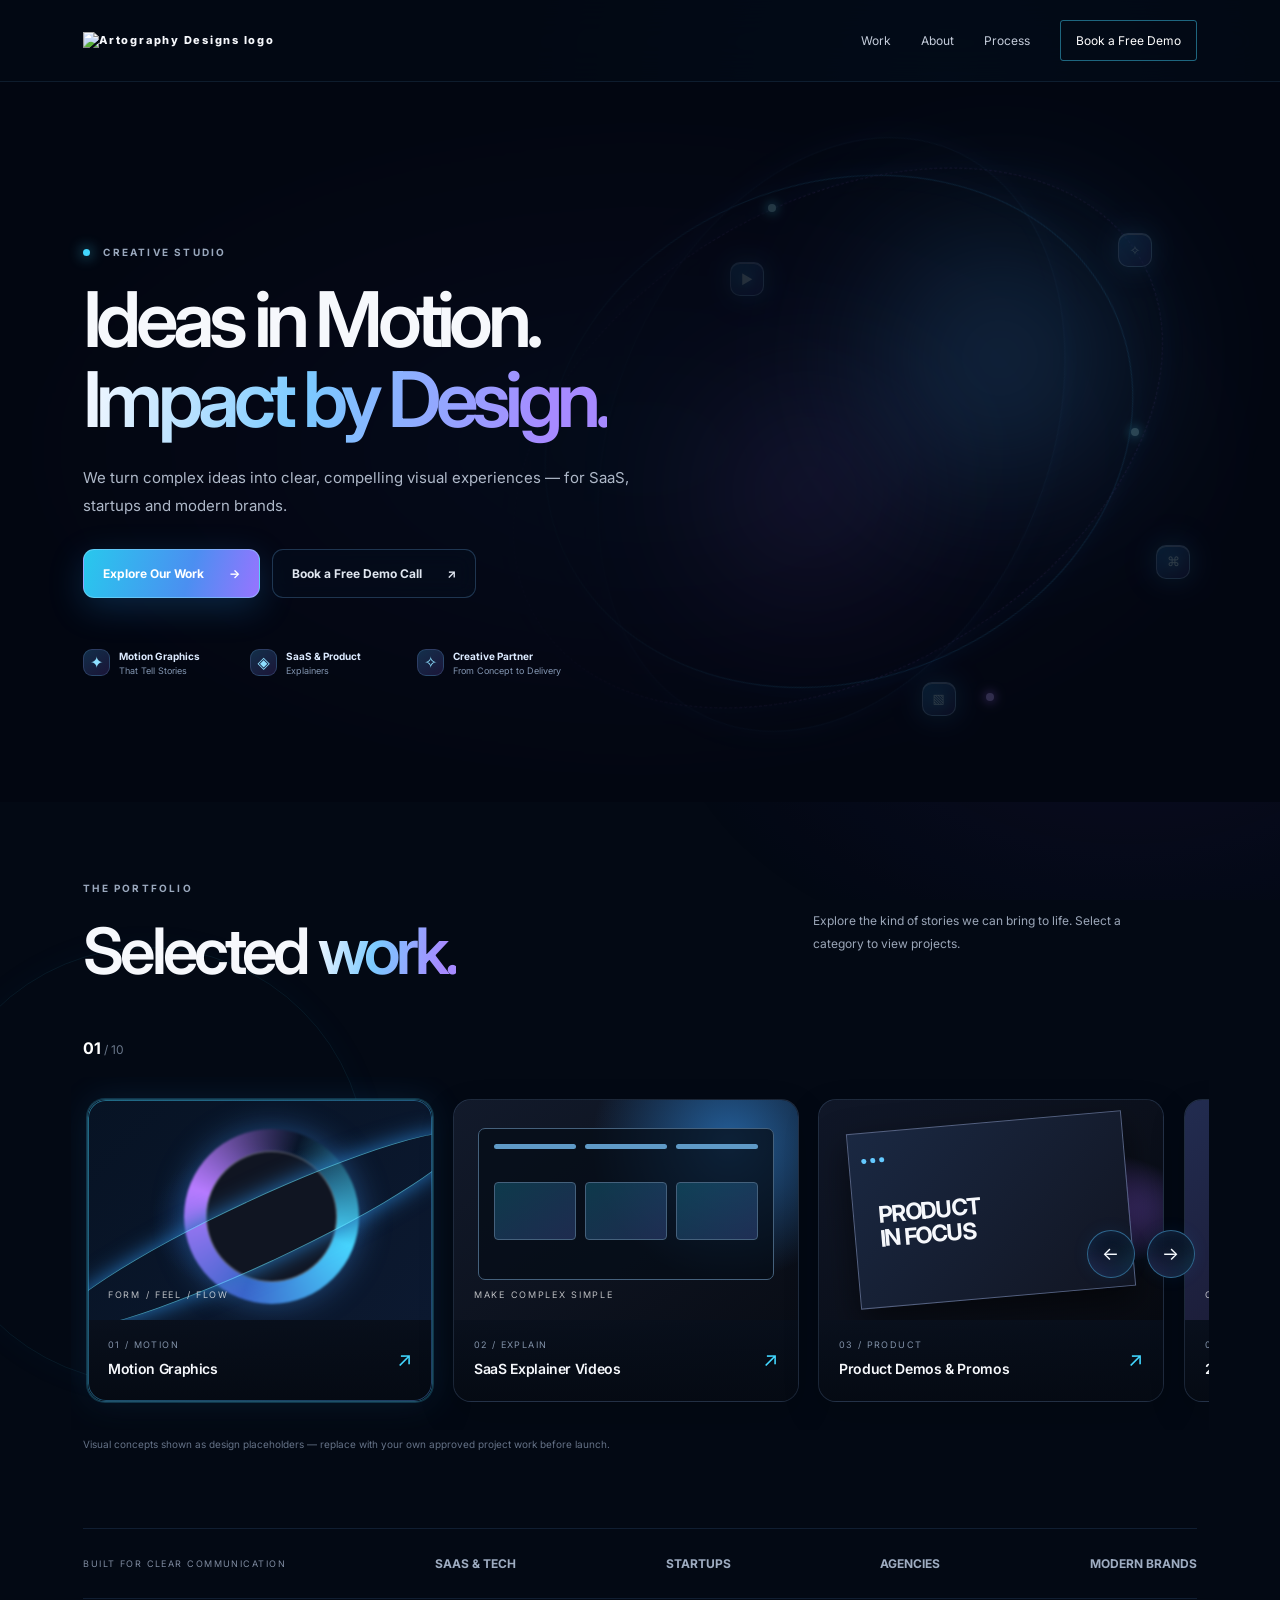
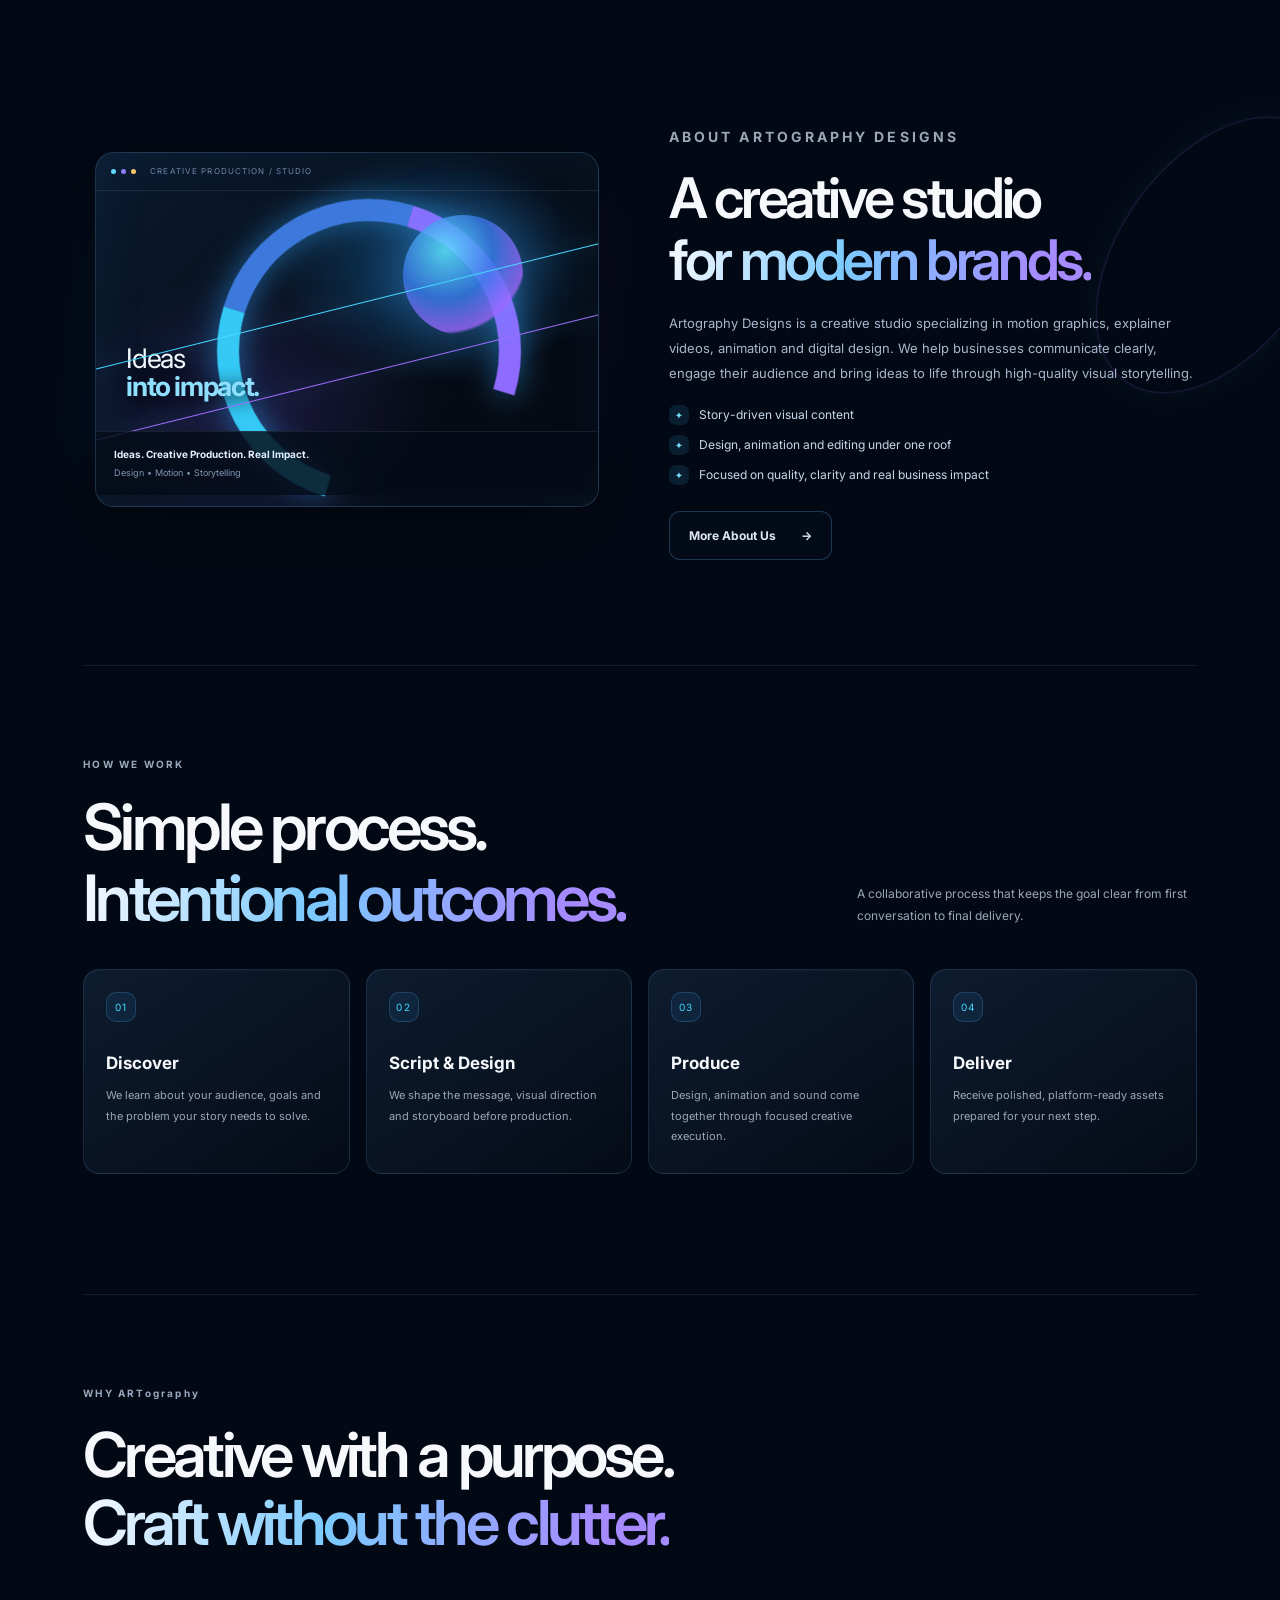
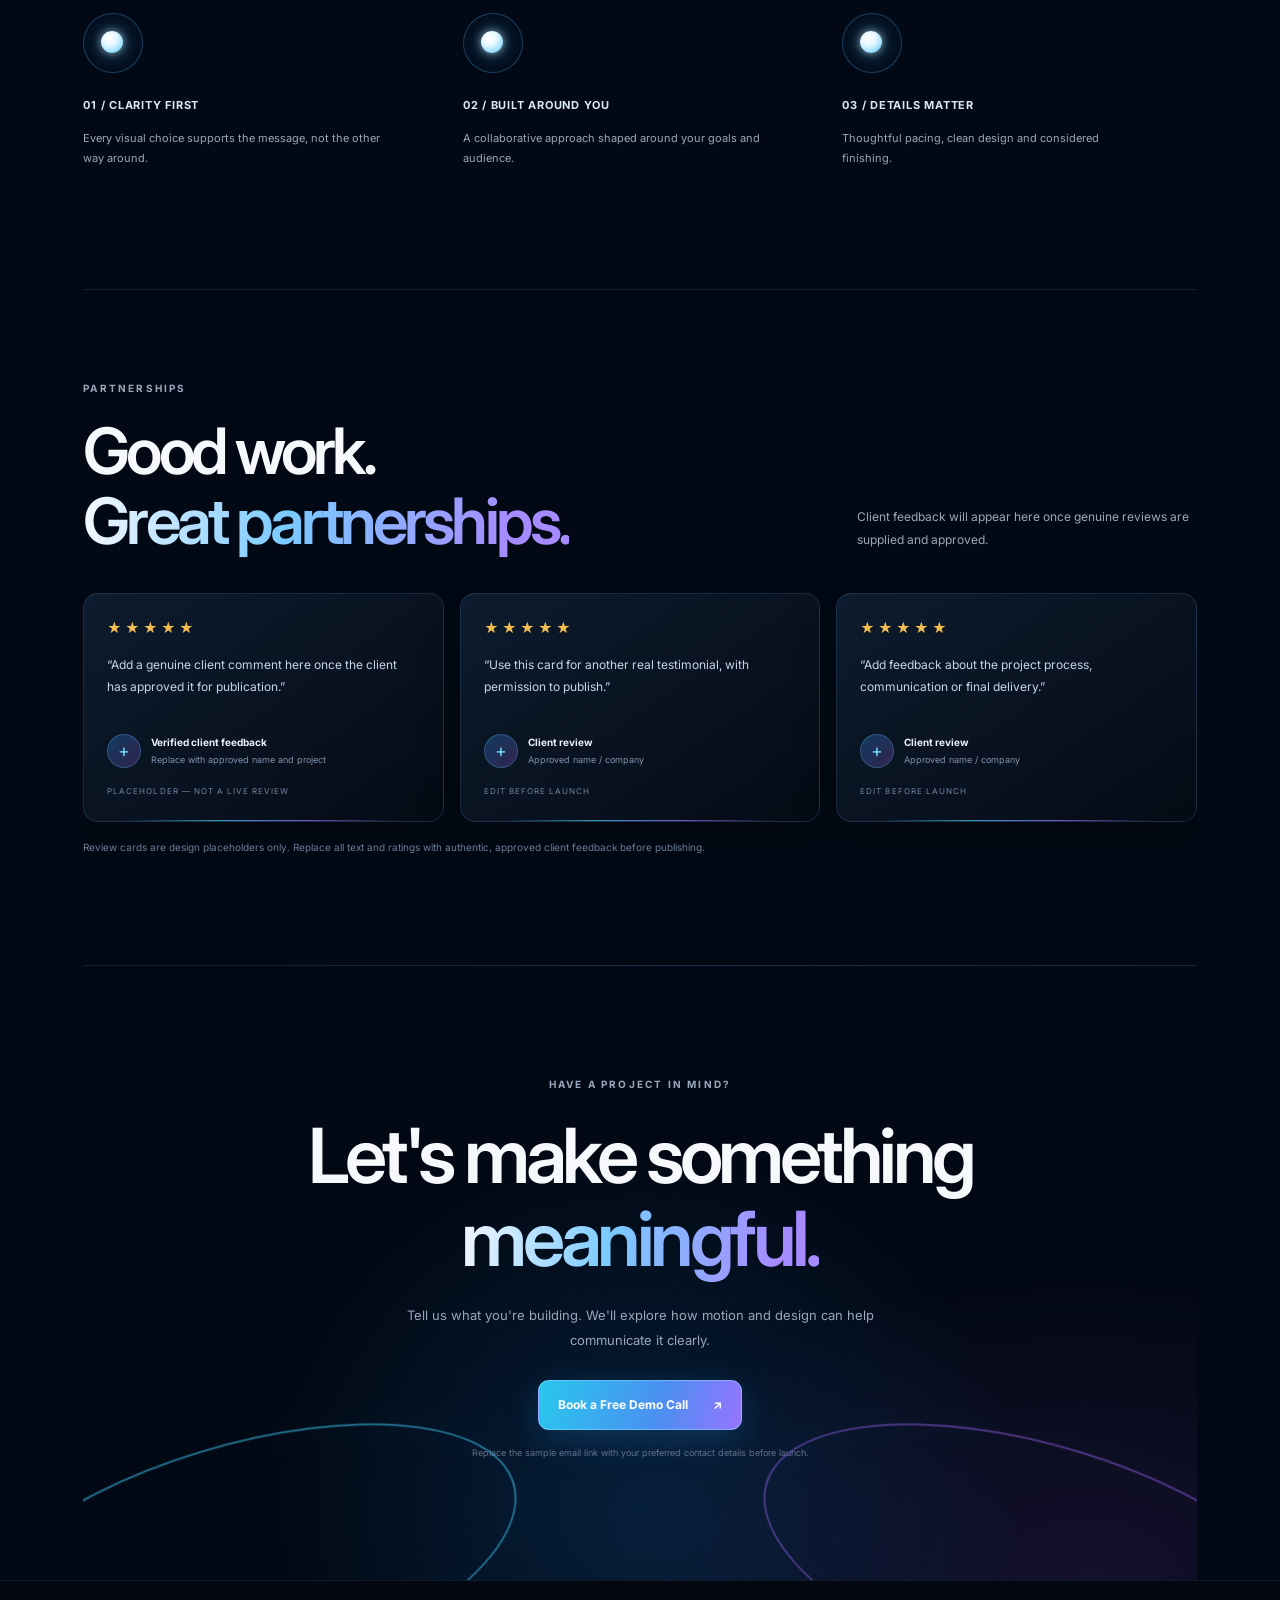
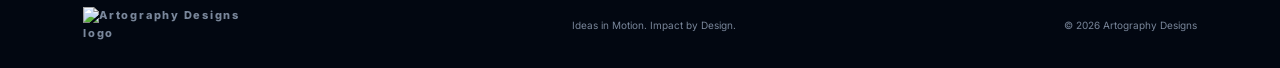
==== commit 4d179397: "Add files via upload" ====
--- a/index.html
+++ b/index.html
@@ -15,7 +15,7 @@
 <body>
   <header class="site-header">
     <a class="wordmark" href="index.html" aria-label="Artography Designs home">
-      <img class="brand-logo" src="./artography-logo-transparent.png" alt="Artography Designs logo">
+      <img class="brand-logo" src="assets/artography-logo.png" alt="Artography Designs logo">
     </a>
     <button class="menu-toggle" aria-label="Toggle navigation" aria-expanded="false">☰</button>
     <nav class="nav-links" aria-label="Main navigation">
@@ -43,7 +43,7 @@
       </div>
       <div class="hero-art planet-hero-art" aria-hidden="true">
         <div class="planet-visual-wrap">
-          <img class="planet-hero-image" src="orbital-planet-hero.png" alt="" />
+          <img class="planet-hero-image" src="assets/orbital-planet-hero.png" alt="" />
           <span class="planet-image-vignette"></span>
           <span class="planet-orbit-overlay orbit-a"></span>
           <span class="planet-orbit-overlay orbit-b"></span>
@@ -131,6 +131,6 @@
     </section>
   </main>
 
-  <footer class="site-footer"><a class="wordmark" href="index.html"><img class="brand-logo" src="./artography-logo-transparent.png" alt="Artography Designs logo"></a><p>Ideas in Motion. Impact by Design.</p><span>© <span id="year"></span> Artography Designs</span></footer>
+  <footer class="site-footer"><a class="wordmark" href="index.html"><img class="brand-logo" src="assets/artography-logo.png" alt="Artography Designs logo"></a><p>Ideas in Motion. Impact by Design.</p><span>© <span id="year"></span> Artography Designs</span></footer>
 </body>
 </html>
--- a/styles.css
+++ b/styles.css
@@ -1,6 +1,6 @@
- :root{--bg:#090b10;--panel:#10141d;--panel2:#141a25;--text:#f6f8fc;--muted:#9ba6b8;--blue:#3883c4;--cyan:#42d7ff;--violet:#a56bff;--line:rgba(255,255,255,.11);--gold:#f4c96b}*{box-sizing:border-box}html{scroll-behavior:smooth;scroll-padding-top:88px}body{margin:0;background:var(--bg);color:var(--text);font-family:Inter,system-ui,sans-serif;line-height:1.6;overflow-x:hidden;position:relative}body:before{content:'';position:fixed;inset:0;z-index:-2;pointer-events:none;background:linear-gradient(180deg,rgba(3,8,20,.62),rgba(3,8,20,.86)),url('galaxy-nebula-background.png') center 22%/cover no-repeat;opacity:.72}a{color:inherit;text-decoration:none}button{font:inherit}.site-header{height:82px;padding:0 6.5%;display:flex;align-items:center;justify-content:space-between;border-bottom:1px solid rgba(255,255,255,.07);position:sticky;top:0;z-index:20;background:rgba(9,11,16,.88);backdrop-filter:blur(18px)}.wordmark{display:flex;align-items:center;gap:11px;font-size:11px;letter-spacing:.16em;font-weight:800}.wordmark-mark{font-size:34px;letter-spacing:-.1em;line-height:1;font-weight:800}.wordmark-mark span,.about-symbol span{color:var(--cyan)}.wordmark small{display:block;color:#9ba6b8;font-size:9px;letter-spacing:.31em;margin-top:2px}.nav-links{display:flex;align-items:center;gap:30px;color:#c4ccda;font-size:12px}.nav-links a:hover,.text-link:hover{color:var(--cyan)}.nav-cta{border:1px solid rgba(66,215,255,.45);padding:10px 15px;border-radius:3px;color:white}.menu-toggle{display:none;background:none;border:0;color:white;font-size:22px}.section-shell{width:min(1240px,87%);margin-inline:auto}.hero{min-height:680px;display:flex;flex-direction:column;justify-content:center;position:relative;padding-top:80px;padding-bottom:64px;isolation:isolate;overflow:hidden}.hero:after{content:'';position:absolute;z-index:-1;width:52vw;height:52vw;max-width:680px;max-height:680px;min-width:330px;min-height:330px;right:-8%;top:3%;border-radius:48% 52% 60% 40%;border:1px solid rgba(66,215,255,.13);transform:rotate(-25deg);box-shadow:inset 0 0 70px rgba(56,131,196,.05),0 0 65px rgba(56,131,196,.04);animation:float-ring 18s ease-in-out infinite}.hero:before{content:'';position:absolute;z-index:-1;right:-10%;top:18%;width:62%;height:45%;border-top:1px solid transparent;border-bottom:1px solid transparent;border-image:linear-gradient(90deg,transparent,rgba(66,215,255,.1),rgba(165,107,255,.24),transparent) 1;transform:rotate(-18deg);filter:drop-shadow(0 0 7px rgba(66,215,255,.2));animation:line-drift 12s ease-in-out infinite}.hero-glow{position:absolute;z-index:-1;pointer-events:none;filter:blur(70px);opacity:.36;border-radius:50%}.glow-one{width:380px;height:380px;right:7%;top:12%;background:radial-gradient(circle,var(--blue),transparent 68%)}.glow-two{width:300px;height:300px;right:25%;top:36%;background:radial-gradient(circle,var(--violet),transparent 68%);opacity:.16}.hero:focus-within:after{border-color:rgba(66,215,255,.25)}@keyframes float-ring{0%,100%{transform:rotate(-25deg) translate3d(0,0,0)}50%{transform:rotate(-17deg) translate3d(-14px,12px,0)}}@keyframes line-drift{0%,100%{transform:rotate(-18deg) translateY(0)}50%{transform:rotate(-14deg) translateY(16px)}}.eyebrow{font-size:10px;letter-spacing:.22em;color:#9aa8bd;font-weight:700;margin:0 0 20px}.eyebrow-dot{display:inline-block;width:7px;height:7px;background:var(--cyan);border-radius:50%;margin-right:9px;box-shadow:0 0 14px var(--cyan)}h1,h2,h3,p{margin-top:0}.hero h1{font-size:clamp(48px,7.4vw,96px);line-height:1.04;letter-spacing:-.075em;font-weight:600;margin:0;max-width:920px}.hero h1 span,.section-heading h2 span,.about-content h2 span,.why-section h2 span,.contact-section h2 span,.category-title span{background:linear-gradient(100deg,#f7f9ff 0%,#7bcaff 42%,#a68aff 88%);color:transparent;background-clip:text}.hero-copy{max-width:610px;color:#aeb8c8;font-size:15px;line-height:1.9;margin:28px 0 30px}.hero-actions{display:flex;gap:12px;flex-wrap:wrap}.button{display:inline-flex;align-items:center;justify-content:center;gap:25px;padding:14px 19px;font-size:12px;font-weight:700;transition:transform .2s,border-color .2s,background .2s;border-radius:3px}.button:hover{transform:translateY(-2px)}.button-primary{background:var(--blue);border:1px solid var(--blue);color:white;box-shadow:0 8px 32px rgba(56,131,196,.18)}.button-primary:hover{background:#4797d7}.button-quiet{border:1px solid var(--line);color:#e0e6f0}.hero-foot{display:flex;justify-content:space-between;max-width:540px;margin-top:84px;color:#687588;font-size:9px;letter-spacing:.18em}.work-section{padding-top:110px;padding-bottom:76px;position:relative}.work-section:before{content:'';position:absolute;left:-12vw;top:20%;width:34vw;height:34vw;border-radius:50%;border:1px solid rgba(66,215,255,.08);box-shadow:0 0 35px rgba(56,131,196,.04);pointer-events:none;z-index:-1}.section-heading{display:flex;align-items:end;justify-content:space-between;gap:40px;margin-bottom:36px}.section-heading h2,.about-content h2,.why-section h2,.contact-section h2{font-size:clamp(38px,5vw,64px);line-height:1.1;letter-spacing:-.065em;font-weight:600;margin:0}.section-note{max-width:340px;color:var(--muted);font-size:12px;line-height:1.9;margin:0 0 5px}.slider-controls{display:flex;justify-content:space-between;align-items:center;margin-bottom:15px}.slider-count{font-size:12px;color:#687588}.slider-count strong{color:white;font-size:16px}.slider-buttons{display:flex;gap:8px}.slider-arrow{width:42px;height:42px;background:transparent;border:1px solid var(--line);color:white;border-radius:50%;cursor:pointer;transition:.2s}.slider-arrow:hover{border-color:var(--cyan);color:var(--cyan)}.portfolio-viewport{overflow-x:auto;scrollbar-width:none;overscroll-behavior-x:contain;cursor:grab;outline:none;padding:7px 3px 18px}.portfolio-viewport::-webkit-scrollbar{display:none}.portfolio-track{display:flex;gap:18px;width:max-content}.portfolio-card{width:clamp(260px,28vw,355px);border:1px solid rgba(255,255,255,.1);background:#0e1118;position:relative;transition:transform .3s,border-color .3s,opacity .3s;flex-shrink:0;overflow:hidden}.portfolio-card:hover{transform:translateY(-5px);border-color:rgba(66,215,255,.5)}.portfolio-card.active{border-color:transparent}.portfolio-card.active:before{content:"";position:absolute;inset:0;border-radius:0;padding:1px;background:linear-gradient(140deg,var(--cyan),var(--blue),var(--violet),var(--cyan));background-size:260% 260%;animation:border-flow 5s linear infinite;-webkit-mask:linear-gradient(#fff 0 0) content-box,linear-gradient(#fff 0 0);-webkit-mask-composite:xor;mask-composite:exclude;pointer-events:none;z-index:2}@keyframes border-flow{0%{background-position:0% 0%}100%{background-position:260% 260%}}.card-art{height:240px;position:relative;overflow:hidden;background:#111827;isolation:isolate}.card-art:before,.card-art:after{content:"";position:absolute;inset:0;pointer-events:none}.art-caption{position:absolute;left:20px;bottom:18px;font-size:9px;letter-spacing:.19em;color:rgba(255,255,255,.72)}.art-motion{background:radial-gradient(ellipse at 70% 35%,#425dca 0,transparent 36%),radial-gradient(ellipse at 30% 65%,#1c8cb0 0,transparent 36%),linear-gradient(135deg,#111a2b,#070a12)}.art-orb{position:absolute;width:175px;height:175px;left:28%;top:13%;border-radius:50%;background:conic-gradient(from 20deg,transparent,#48d7ff,#3b65cb,#b77bff,transparent);filter:blur(1px);animation:slow-spin 15s linear infinite}.art-orb:after{content:"";position:absolute;inset:22px;border-radius:50%;background:#101522;border:1px solid rgba(255,255,255,.35)}.art-line{position:absolute;width:130%;height:65px;border:1px solid rgba(99,224,255,.6);border-radius:50%;transform:rotate(-25deg);left:-15%;top:45%;box-shadow:0 0 22px #2674bb}.art-saas{background:radial-gradient(circle at 80% 20%,#245f9a,transparent 42%),linear-gradient(145deg,#121a2b,#090d16)}.mini-ui,.browser-lines{position:absolute;inset:28px 24px 40px;border:1px solid #45617c;border-radius:7px;background:rgba(5,12,23,.75);padding:15px;display:grid;grid-template-columns:repeat(3,1fr);gap:9px}.mini-ui i{height:5px;background:#5f9ac7;border-radius:4px}.mini-ui b{height:58px;background:linear-gradient(145deg,#1b8fae55,#4d65bb55);border:1px solid #45617c;border-radius:4px}.art-product{background:radial-gradient(ellipse at 70% 50%,#714cc0 0,transparent 40%),linear-gradient(145deg,#101728,#080b12)}.product-window{position:absolute;inset:22px 34px;background:linear-gradient(135deg,#1a2842,#111522);border:1px solid #536080;box-shadow:0 15px 35px #0008;transform:rotate(-5deg);padding:12px}.product-window span{display:inline-block;width:5px;height:5px;border-radius:50%;background:#64c9ff;margin-right:4px}.product-window b{display:block;font-size:23px;line-height:1.08;letter-spacing:-.06em;margin:32px 0 0 12px}.art-2d{background:linear-gradient(145deg,#222c50,#171126)}.shape{position:absolute;display:block;border:1px solid rgba(255,255,255,.55)}.shape-a{width:105px;height:105px;border-radius:35% 65% 55% 45%;background:linear-gradient(145deg,#55d4e8,#6c68ce);left:17%;top:18%;transform:rotate(-24deg)}.shape-b{width:83px;height:83px;border-radius:50%;background:linear-gradient(145deg,#ffbd82,#e66e9b);right:17%;top:26%}.shape-c{width:120px;height:60px;border-radius:50%;border-color:#8be8ff;left:37%;bottom:14%;transform:rotate(20deg)}.art-reels{background:radial-gradient(circle at 50% 45%,#ed6e9d 0,transparent 35%),linear-gradient(145deg,#291a38,#0d1020)}.reel-frame{position:absolute;inset:15px 70px;border:1px solid #ffffff66;border-radius:18px;display:flex;align-items:center;justify-content:center;text-align:center;flex-direction:column;font-size:10px;letter-spacing:.3em;background:linear-gradient(160deg,#ffffff08,#ffffff02);transform:rotate(4deg)}.reel-frame b{font-size:28px;line-height:1;letter-spacing:-.07em;margin-top:12px}.art-info{background:linear-gradient(135deg,#102c3d,#111426)}.chart-bars{position:absolute;left:18%;right:18%;bottom:32px;height:140px;display:flex;align-items:end;gap:10px}.chart-bars i{flex:1;background:linear-gradient(#52d7f4,#367ac5);border-radius:4px 4px 0 0;box-shadow:0 0 18px #38a9de44}.chart-bars i:nth-child(1){height:30%}.chart-bars i:nth-child(2){height:55%}.chart-bars i:nth-child(3){height:45%}.chart-bars i:nth-child(4){height:76%}.chart-bars i:nth-child(5){height:100%}.art-web{background:radial-gradient(circle at 75% 25%,#6745a8,transparent 36%),linear-gradient(145deg,#111c32,#080a11)}.web-window{position:absolute;inset:22px 22px 30px;border:1px solid #7c80a5;background:#0b1220;padding:20px}.web-window b{font-size:21px;line-height:1.05;letter-spacing:-.06em}.web-window span{display:block;width:50px;height:4px;background:var(--cyan);margin-top:18px}.art-social{background:linear-gradient(135deg,#162c4b,#281534)}.social-tile{position:absolute;width:88px;height:112px;display:grid;place-items:center;font-size:36px;font-weight:800;border:1px solid #ffffff55;background:linear-gradient(145deg,#50c9e555,#9e65e855);box-shadow:0 12px 28px #0005;transform:rotate(-10deg);left:14%;top:25%}.social-tile:nth-child(2){left:38%;top:16%;transform:rotate(8deg);background:linear-gradient(145deg,#ed8eab77,#8d62c877)}.social-tile:nth-child(3){left:62%;top:28%;transform:rotate(14deg);background:linear-gradient(145deg,#3d9de877,#5463c977)}.art-dev{background:radial-gradient(circle at 50% 40%,#174d71,transparent 44%),linear-gradient(135deg,#101827,#090b12)}.browser-lines{inset:26px 24px 35px;grid-template-rows:8px 1fr 1fr}.browser-lines i{height:5px;background:#80c8e8;border-radius:4px}.browser-lines b{background:linear-gradient(130deg,#1a7db0aa,#9a6ce0aa);border-radius:3px}.art-pitch{background:radial-gradient(circle at 25% 35%,#3d76bd,transparent 40%),linear-gradient(145deg,#111b2e,#0b0d14)}.slide-sheet{position:absolute;inset:25px 48px 28px;background:linear-gradient(140deg,#f1f5ff,#c5d8ef);color:#111827;padding:18px;transform:rotate(4deg);box-shadow:0 18px 28px #0008}.slide-sheet span{font-size:9px;color:#45617c}.slide-sheet b{display:block;font-size:25px;line-height:1;letter-spacing:-.06em;margin-top:38px}.portfolio-card-meta{display:flex;justify-content:space-between;align-items:center;padding:18px 18px 20px;gap:10px}.portfolio-card-meta p{font-size:9px;letter-spacing:.15em;color:#8292a9;margin:0 0 6px}.portfolio-card-meta h3{font-size:15px;letter-spacing:-.03em;margin:0;font-weight:600}.card-arrow{font-size:20px;color:var(--cyan)}.placeholder-note{font-size:10px;color:#657287;margin:14px 0 0}.credibility-strip{display:flex;align-items:center;justify-content:space-between;gap:22px;padding:28px 0;border-top:1px solid var(--line);border-bottom:1px solid var(--line);flex-wrap:wrap}.credibility-strip span{font-size:9px;color:#7f8ba0;letter-spacing:.16em}.credibility-strip b{font-size:10px;color:#c5cedb;letter-spacing:.08em}.about-section{display:grid;grid-template-columns:.75fr 1.25fr;gap:70px;padding-top:130px;padding-bottom:130px;position:relative}.about-section:after{content:'';position:absolute;right:-9vw;top:15%;width:190px;height:310px;border:1px solid rgba(165,107,255,.2);border-radius:50%;transform:rotate(36deg);pointer-events:none;box-shadow:0 0 28px rgba(56,131,196,.06)}.about-kicker{display:flex;justify-content:space-between;align-items:start}.about-symbol{font-size:58px;line-height:1;font-weight:800;letter-spacing:-.12em;color:#31415a}.about-content h2{font-size:clamp(36px,4.5vw,56px)}.about-content>p{color:var(--muted);max-width:600px;font-size:14px;line-height:1.9;margin:25px 0}.text-link{font-size:12px;font-weight:700;border-bottom:1px solid #3d617e;padding-bottom:8px}.text-link span{margin-left:20px;color:var(--cyan)}.process-section{padding:90px 0 120px;border-top:1px solid var(--line)}.process-grid{display:grid;grid-template-columns:repeat(4,1fr);gap:12px}.process-card{min-height:210px;padding:22px;border:1px solid var(--line);background:linear-gradient(145deg,#11151f,#0b0d13)}.process-card>span{font-size:10px;color:var(--cyan);letter-spacing:.12em}.process-card h3{font-size:17px;margin:35px 0 8px}.process-card p,.why-grid p{font-size:11px;line-height:1.85;color:var(--muted);margin:0}.why-section{padding:90px 0 115px;border-top:1px solid var(--line)}.why-section h2{font-size:clamp(38px,5vw,62px)}.why-grid{display:grid;grid-template-columns:repeat(3,1fr);gap:35px;margin-top:55px}.why-grid b{font-size:10px;letter-spacing:.13em;color:#c5d5e9}.why-grid p{margin-top:12px;max-width:300px}.testimonials-section{padding:90px 0 110px;border-top:1px solid var(--line)}.testimonial-placeholder{display:flex;align-items:center;gap:24px;padding:30px;border:1px solid var(--line);background:linear-gradient(110deg,#111723,#0d1018);position:relative;box-shadow:0 18px 60px rgba(0,0,0,.12)}.testimonial-placeholder:after{content:'';position:absolute;left:10%;right:10%;bottom:-1px;height:1px;background:linear-gradient(90deg,transparent,var(--cyan),var(--violet),transparent);opacity:.65}.quote-mark{font-size:70px;line-height:.7;color:var(--cyan);font-family:Georgia,serif}.testimonial-placeholder h3{font-size:18px;margin-bottom:8px}.testimonial-placeholder p{font-size:12px;color:var(--muted);margin:0}.placeholder-label{margin-left:auto;white-space:nowrap;color:#657287;font-size:9px;letter-spacing:.12em}.contact-section{text-align:center;padding:110px 20px 120px;border-top:1px solid var(--line);background:radial-gradient(ellipse at 50% 90%,#15365b55,transparent 55%);position:relative;overflow:hidden}.contact-section:before,.contact-section:after{content:'';position:absolute;pointer-events:none;bottom:-105px;width:420px;height:220px;border:1px solid rgba(66,215,255,.3);border-radius:50%;filter:drop-shadow(0 0 8px rgba(66,215,255,.2));transform:rotate(-24deg)}.contact-section:before{left:-140px}.contact-section:after{right:-140px;border-color:rgba(165,107,255,.3);transform:rotate(24deg)}.contact-section .eyebrow{margin-bottom:22px}.contact-section h2{font-size:clamp(44px,6vw,76px)}.contact-section>p:not(.eyebrow){max-width:520px;margin:22px auto 28px;font-size:13px;line-height:1.9;color:var(--muted)}.contact-note{display:block;color:#647187;font-size:9px;margin-top:16px}.site-footer{padding:26px 6.5%;border-top:1px solid var(--line);display:flex;align-items:center;justify-content:space-between;gap:20px;color:#79869a;font-size:10px}.site-footer p{margin:0}.category-main{padding-top:55px;padding-bottom:100px;min-height:70vh}.back-link{display:inline-block;font-size:12px;color:#aab8cc;margin-bottom:55px}.back-link:hover{color:var(--cyan)}.category-title{font-size:clamp(44px,7vw,82px);line-height:1.05;letter-spacing:-.07em;font-weight:600;margin:0 0 18px}.category-intro{color:var(--muted);font-size:14px;max-width:640px;margin-bottom:45px}.category-grid{display:grid;grid-template-columns:repeat(3,minmax(0,1fr));gap:18px}.project-placeholder{min-height:275px;border:1px solid var(--line);background:linear-gradient(145deg,#121a29,#0c0f17);padding:24px;display:flex;flex-direction:column;justify-content:space-between;position:relative;overflow:hidden}.project-placeholder:before{content:"";position:absolute;width:240px;height:240px;right:-70px;top:-75px;border-radius:50%;background:radial-gradient(circle,#2b78ac66,transparent 70%)}.project-placeholder>*{position:relative}.project-tag{font-size:9px;letter-spacing:.16em;color:var(--cyan)}.project-placeholder h2{font-size:22px;line-height:1.15;letter-spacing:-.04em;margin:0 0 9px}.project-placeholder p{font-size:11px;line-height:1.8;color:var(--muted);max-width:330px;margin:0}.project-status{font-size:9px;letter-spacing:.12em;color:#78869c;margin-top:20px}.category-cta{margin-top:80px;padding:35px;border:1px solid var(--line);display:flex;align-items:center;justify-content:space-between;gap:20px}.category-cta h2{font-size:24px;letter-spacing:-.04em;margin:0}@keyframes slow-spin{to{transform:rotate(360deg)}}@media(max-width:850px){.site-header{padding:0 6%;height:72px}.nav-links{gap:17px}.hero{min-height:600px}.section-shell{width:88%}.section-heading{align-items:start;flex-direction:column;gap:16px}.section-note{max-width:500px}.about-section{gap:35px}.process-grid{grid-template-columns:repeat(2,1fr)}.category-grid{grid-template-columns:repeat(2,minmax(0,1fr))}.placeholder-label{display:none}}@media(max-width:600px){.menu-toggle{display:block}.nav-links{display:none;position:absolute;top:71px;left:0;right:0;padding:20px 6%;background:#0c0f16;border-bottom:1px solid var(--line);flex-direction:column;align-items:stretch;gap:17px}.nav-links.open{display:flex}.nav-cta{text-align:center}.hero{min-height:590px;padding-top:65px}.hero h1{font-size:clamp(45px,12vw,68px)}.hero-copy{font-size:13px}.hero-foot{margin-top:60px;font-size:8px;gap:20px}.work-section{padding-top:75px}.portfolio-card{width:78vw}.card-art{height:220px}.about-section{grid-template-columns:1fr;gap:20px;padding-top:90px;padding-bottom:90px}.about-kicker{align-items:center}.about-symbol{font-size:38px}.process-section,.why-section,.testimonials-section{padding:75px 0}.process-grid{gap:8px}.process-card{padding:16px;min-height:200px}.process-card h3{margin-top:28px;font-size:15px}.process-card p{font-size:10px}.why-grid{grid-template-columns:1fr;gap:25px;margin-top:38px}.testimonial-placeholder{align-items:flex-start;padding:22px;gap:14px}.testimonial-placeholder h3{font-size:16px}.quote-mark{font-size:48px}.contact-section{padding:85px 10px}.site-footer{align-items:flex-start;flex-direction:column}.credibility-strip{justify-content:flex-start}.credibility-strip span{width:100%}.category-main{padding-top:35px}.back-link{margin-bottom:40px}.category-grid{grid-template-columns:1fr}.project-placeholder{min-height:235px}.category-cta{align-items:flex-start;flex-direction:column;padding:25px}.category-cta h2{font-size:21px}}@media(prefers-reduced-motion:reduce){*,*::before,*::after{scroll-behavior:auto!important;animation-duration:.01ms!important;animation-iteration-count:1!important;transition-duration:.01ms!important}}
+ :root{--bg:#090b10;--panel:#10141d;--panel2:#141a25;--text:#f6f8fc;--muted:#9ba6b8;--blue:#3883c4;--cyan:#42d7ff;--violet:#a56bff;--line:rgba(255,255,255,.11);--gold:#f4c96b}*{box-sizing:border-box}html{scroll-behavior:smooth;scroll-padding-top:88px}body{margin:0;background:var(--bg);color:var(--text);font-family:Inter,system-ui,sans-serif;line-height:1.6;overflow-x:hidden;position:relative}body:before{content:'';position:fixed;inset:0;z-index:-2;pointer-events:none;background:linear-gradient(180deg,rgba(3,8,20,.62),rgba(3,8,20,.86)),url('assets/galaxy-nebula-background.png') center 22%/cover no-repeat;opacity:.72}a{color:inherit;text-decoration:none}button{font:inherit}.site-header{height:82px;padding:0 6.5%;display:flex;align-items:center;justify-content:space-between;border-bottom:1px solid rgba(255,255,255,.07);position:sticky;top:0;z-index:20;background:rgba(9,11,16,.88);backdrop-filter:blur(18px)}.wordmark{display:flex;align-items:center;gap:11px;font-size:11px;letter-spacing:.16em;font-weight:800}.wordmark-mark{font-size:34px;letter-spacing:-.1em;line-height:1;font-weight:800}.wordmark-mark span,.about-symbol span{color:var(--cyan)}.wordmark small{display:block;color:#9ba6b8;font-size:9px;letter-spacing:.31em;margin-top:2px}.nav-links{display:flex;align-items:center;gap:30px;color:#c4ccda;font-size:12px}.nav-links a:hover,.text-link:hover{color:var(--cyan)}.nav-cta{border:1px solid rgba(66,215,255,.45);padding:10px 15px;border-radius:3px;color:white}.menu-toggle{display:none;background:none;border:0;color:white;font-size:22px}.section-shell{width:min(1240px,87%);margin-inline:auto}.hero{min-height:680px;display:flex;flex-direction:column;justify-content:center;position:relative;padding-top:80px;padding-bottom:64px;isolation:isolate;overflow:hidden}.hero:after{content:'';position:absolute;z-index:-1;width:52vw;height:52vw;max-width:680px;max-height:680px;min-width:330px;min-height:330px;right:-8%;top:3%;border-radius:48% 52% 60% 40%;border:1px solid rgba(66,215,255,.13);transform:rotate(-25deg);box-shadow:inset 0 0 70px rgba(56,131,196,.05),0 0 65px rgba(56,131,196,.04);animation:float-ring 18s ease-in-out infinite}.hero:before{content:'';position:absolute;z-index:-1;right:-10%;top:18%;width:62%;height:45%;border-top:1px solid transparent;border-bottom:1px solid transparent;border-image:linear-gradient(90deg,transparent,rgba(66,215,255,.1),rgba(165,107,255,.24),transparent) 1;transform:rotate(-18deg);filter:drop-shadow(0 0 7px rgba(66,215,255,.2));animation:line-drift 12s ease-in-out infinite}.hero-glow{position:absolute;z-index:-1;pointer-events:none;filter:blur(70px);opacity:.36;border-radius:50%}.glow-one{width:380px;height:380px;right:7%;top:12%;background:radial-gradient(circle,var(--blue),transparent 68%)}.glow-two{width:300px;height:300px;right:25%;top:36%;background:radial-gradient(circle,var(--violet),transparent 68%);opacity:.16}.hero:focus-within:after{border-color:rgba(66,215,255,.25)}@keyframes float-ring{0%,100%{transform:rotate(-25deg) translate3d(0,0,0)}50%{transform:rotate(-17deg) translate3d(-14px,12px,0)}}@keyframes line-drift{0%,100%{transform:rotate(-18deg) translateY(0)}50%{transform:rotate(-14deg) translateY(16px)}}.eyebrow{font-size:10px;letter-spacing:.22em;color:#9aa8bd;font-weight:700;margin:0 0 20px}.eyebrow-dot{display:inline-block;width:7px;height:7px;background:var(--cyan);border-radius:50%;margin-right:9px;box-shadow:0 0 14px var(--cyan)}h1,h2,h3,p{margin-top:0}.hero h1{font-size:clamp(48px,7.4vw,96px);line-height:1.04;letter-spacing:-.075em;font-weight:600;margin:0;max-width:920px}.hero h1 span,.section-heading h2 span,.about-content h2 span,.why-section h2 span,.contact-section h2 span,.category-title span{background:linear-gradient(100deg,#f7f9ff 0%,#7bcaff 42%,#a68aff 88%);color:transparent;background-clip:text}.hero-copy{max-width:610px;color:#aeb8c8;font-size:15px;line-height:1.9;margin:28px 0 30px}.hero-actions{display:flex;gap:12px;flex-wrap:wrap}.button{display:inline-flex;align-items:center;justify-content:center;gap:25px;padding:14px 19px;font-size:12px;font-weight:700;transition:transform .2s,border-color .2s,background .2s;border-radius:3px}.button:hover{transform:translateY(-2px)}.button-primary{background:var(--blue);border:1px solid var(--blue);color:white;box-shadow:0 8px 32px rgba(56,131,196,.18)}.button-primary:hover{background:#4797d7}.button-quiet{border:1px solid var(--line);color:#e0e6f0}.hero-foot{display:flex;justify-content:space-between;max-width:540px;margin-top:84px;color:#687588;font-size:9px;letter-spacing:.18em}.work-section{padding-top:110px;padding-bottom:76px;position:relative}.work-section:before{content:'';position:absolute;left:-12vw;top:20%;width:34vw;height:34vw;border-radius:50%;border:1px solid rgba(66,215,255,.08);box-shadow:0 0 35px rgba(56,131,196,.04);pointer-events:none;z-index:-1}.section-heading{display:flex;align-items:end;justify-content:space-between;gap:40px;margin-bottom:36px}.section-heading h2,.about-content h2,.why-section h2,.contact-section h2{font-size:clamp(38px,5vw,64px);line-height:1.1;letter-spacing:-.065em;font-weight:600;margin:0}.section-note{max-width:340px;color:var(--muted);font-size:12px;line-height:1.9;margin:0 0 5px}.slider-controls{display:flex;justify-content:space-between;align-items:center;margin-bottom:15px}.slider-count{font-size:12px;color:#687588}.slider-count strong{color:white;font-size:16px}.slider-buttons{display:flex;gap:8px}.slider-arrow{width:42px;height:42px;background:transparent;border:1px solid var(--line);color:white;border-radius:50%;cursor:pointer;transition:.2s}.slider-arrow:hover{border-color:var(--cyan);color:var(--cyan)}.portfolio-viewport{overflow-x:auto;scrollbar-width:none;overscroll-behavior-x:contain;cursor:grab;outline:none;padding:7px 3px 18px}.portfolio-viewport::-webkit-scrollbar{display:none}.portfolio-track{display:flex;gap:18px;width:max-content}.portfolio-card{width:clamp(260px,28vw,355px);border:1px solid rgba(255,255,255,.1);background:#0e1118;position:relative;transition:transform .3s,border-color .3s,opacity .3s;flex-shrink:0;overflow:hidden}.portfolio-card:hover{transform:translateY(-5px);border-color:rgba(66,215,255,.5)}.portfolio-card.active{border-color:transparent}.portfolio-card.active:before{content:"";position:absolute;inset:0;border-radius:0;padding:1px;background:linear-gradient(140deg,var(--cyan),var(--blue),var(--violet),var(--cyan));background-size:260% 260%;animation:border-flow 5s linear infinite;-webkit-mask:linear-gradient(#fff 0 0) content-box,linear-gradient(#fff 0 0);-webkit-mask-composite:xor;mask-composite:exclude;pointer-events:none;z-index:2}@keyframes border-flow{0%{background-position:0% 0%}100%{background-position:260% 260%}}.card-art{height:240px;position:relative;overflow:hidden;background:#111827;isolation:isolate}.card-art:before,.card-art:after{content:"";position:absolute;inset:0;pointer-events:none}.art-caption{position:absolute;left:20px;bottom:18px;font-size:9px;letter-spacing:.19em;color:rgba(255,255,255,.72)}.art-motion{background:radial-gradient(ellipse at 70% 35%,#425dca 0,transparent 36%),radial-gradient(ellipse at 30% 65%,#1c8cb0 0,transparent 36%),linear-gradient(135deg,#111a2b,#070a12)}.art-orb{position:absolute;width:175px;height:175px;left:28%;top:13%;border-radius:50%;background:conic-gradient(from 20deg,transparent,#48d7ff,#3b65cb,#b77bff,transparent);filter:blur(1px);animation:slow-spin 15s linear infinite}.art-orb:after{content:"";position:absolute;inset:22px;border-radius:50%;background:#101522;border:1px solid rgba(255,255,255,.35)}.art-line{position:absolute;width:130%;height:65px;border:1px solid rgba(99,224,255,.6);border-radius:50%;transform:rotate(-25deg);left:-15%;top:45%;box-shadow:0 0 22px #2674bb}.art-saas{background:radial-gradient(circle at 80% 20%,#245f9a,transparent 42%),linear-gradient(145deg,#121a2b,#090d16)}.mini-ui,.browser-lines{position:absolute;inset:28px 24px 40px;border:1px solid #45617c;border-radius:7px;background:rgba(5,12,23,.75);padding:15px;display:grid;grid-template-columns:repeat(3,1fr);gap:9px}.mini-ui i{height:5px;background:#5f9ac7;border-radius:4px}.mini-ui b{height:58px;background:linear-gradient(145deg,#1b8fae55,#4d65bb55);border:1px solid #45617c;border-radius:4px}.art-product{background:radial-gradient(ellipse at 70% 50%,#714cc0 0,transparent 40%),linear-gradient(145deg,#101728,#080b12)}.product-window{position:absolute;inset:22px 34px;background:linear-gradient(135deg,#1a2842,#111522);border:1px solid #536080;box-shadow:0 15px 35px #0008;transform:rotate(-5deg);padding:12px}.product-window span{display:inline-block;width:5px;height:5px;border-radius:50%;background:#64c9ff;margin-right:4px}.product-window b{display:block;font-size:23px;line-height:1.08;letter-spacing:-.06em;margin:32px 0 0 12px}.art-2d{background:linear-gradient(145deg,#222c50,#171126)}.shape{position:absolute;display:block;border:1px solid rgba(255,255,255,.55)}.shape-a{width:105px;height:105px;border-radius:35% 65% 55% 45%;background:linear-gradient(145deg,#55d4e8,#6c68ce);left:17%;top:18%;transform:rotate(-24deg)}.shape-b{width:83px;height:83px;border-radius:50%;background:linear-gradient(145deg,#ffbd82,#e66e9b);right:17%;top:26%}.shape-c{width:120px;height:60px;border-radius:50%;border-color:#8be8ff;left:37%;bottom:14%;transform:rotate(20deg)}.art-reels{background:radial-gradient(circle at 50% 45%,#ed6e9d 0,transparent 35%),linear-gradient(145deg,#291a38,#0d1020)}.reel-frame{position:absolute;inset:15px 70px;border:1px solid #ffffff66;border-radius:18px;display:flex;align-items:center;justify-content:center;text-align:center;flex-direction:column;font-size:10px;letter-spacing:.3em;background:linear-gradient(160deg,#ffffff08,#ffffff02);transform:rotate(4deg)}.reel-frame b{font-size:28px;line-height:1;letter-spacing:-.07em;margin-top:12px}.art-info{background:linear-gradient(135deg,#102c3d,#111426)}.chart-bars{position:absolute;left:18%;right:18%;bottom:32px;height:140px;display:flex;align-items:end;gap:10px}.chart-bars i{flex:1;background:linear-gradient(#52d7f4,#367ac5);border-radius:4px 4px 0 0;box-shadow:0 0 18px #38a9de44}.chart-bars i:nth-child(1){height:30%}.chart-bars i:nth-child(2){height:55%}.chart-bars i:nth-child(3){height:45%}.chart-bars i:nth-child(4){height:76%}.chart-bars i:nth-child(5){height:100%}.art-web{background:radial-gradient(circle at 75% 25%,#6745a8,transparent 36%),linear-gradient(145deg,#111c32,#080a11)}.web-window{position:absolute;inset:22px 22px 30px;border:1px solid #7c80a5;background:#0b1220;padding:20px}.web-window b{font-size:21px;line-height:1.05;letter-spacing:-.06em}.web-window span{display:block;width:50px;height:4px;background:var(--cyan);margin-top:18px}.art-social{background:linear-gradient(135deg,#162c4b,#281534)}.social-tile{position:absolute;width:88px;height:112px;display:grid;place-items:center;font-size:36px;font-weight:800;border:1px solid #ffffff55;background:linear-gradient(145deg,#50c9e555,#9e65e855);box-shadow:0 12px 28px #0005;transform:rotate(-10deg);left:14%;top:25%}.social-tile:nth-child(2){left:38%;top:16%;transform:rotate(8deg);background:linear-gradient(145deg,#ed8eab77,#8d62c877)}.social-tile:nth-child(3){left:62%;top:28%;transform:rotate(14deg);background:linear-gradient(145deg,#3d9de877,#5463c977)}.art-dev{background:radial-gradient(circle at 50% 40%,#174d71,transparent 44%),linear-gradient(135deg,#101827,#090b12)}.browser-lines{inset:26px 24px 35px;grid-template-rows:8px 1fr 1fr}.browser-lines i{height:5px;background:#80c8e8;border-radius:4px}.browser-lines b{background:linear-gradient(130deg,#1a7db0aa,#9a6ce0aa);border-radius:3px}.art-pitch{background:radial-gradient(circle at 25% 35%,#3d76bd,transparent 40%),linear-gradient(145deg,#111b2e,#0b0d14)}.slide-sheet{position:absolute;inset:25px 48px 28px;background:linear-gradient(140deg,#f1f5ff,#c5d8ef);color:#111827;padding:18px;transform:rotate(4deg);box-shadow:0 18px 28px #0008}.slide-sheet span{font-size:9px;color:#45617c}.slide-sheet b{display:block;font-size:25px;line-height:1;letter-spacing:-.06em;margin-top:38px}.portfolio-card-meta{display:flex;justify-content:space-between;align-items:center;padding:18px 18px 20px;gap:10px}.portfolio-card-meta p{font-size:9px;letter-spacing:.15em;color:#8292a9;margin:0 0 6px}.portfolio-card-meta h3{font-size:15px;letter-spacing:-.03em;margin:0;font-weight:600}.card-arrow{font-size:20px;color:var(--cyan)}.placeholder-note{font-size:10px;color:#657287;margin:14px 0 0}.credibility-strip{display:flex;align-items:center;justify-content:space-between;gap:22px;padding:28px 0;border-top:1px solid var(--line);border-bottom:1px solid var(--line);flex-wrap:wrap}.credibility-strip span{font-size:9px;color:#7f8ba0;letter-spacing:.16em}.credibility-strip b{font-size:10px;color:#c5cedb;letter-spacing:.08em}.about-section{display:grid;grid-template-columns:.75fr 1.25fr;gap:70px;padding-top:130px;padding-bottom:130px;position:relative}.about-section:after{content:'';position:absolute;right:-9vw;top:15%;width:190px;height:310px;border:1px solid rgba(165,107,255,.2);border-radius:50%;transform:rotate(36deg);pointer-events:none;box-shadow:0 0 28px rgba(56,131,196,.06)}.about-kicker{display:flex;justify-content:space-between;align-items:start}.about-symbol{font-size:58px;line-height:1;font-weight:800;letter-spacing:-.12em;color:#31415a}.about-content h2{font-size:clamp(36px,4.5vw,56px)}.about-content>p{color:var(--muted);max-width:600px;font-size:14px;line-height:1.9;margin:25px 0}.text-link{font-size:12px;font-weight:700;border-bottom:1px solid #3d617e;padding-bottom:8px}.text-link span{margin-left:20px;color:var(--cyan)}.process-section{padding:90px 0 120px;border-top:1px solid var(--line)}.process-grid{display:grid;grid-template-columns:repeat(4,1fr);gap:12px}.process-card{min-height:210px;padding:22px;border:1px solid var(--line);background:linear-gradient(145deg,#11151f,#0b0d13)}.process-card>span{font-size:10px;color:var(--cyan);letter-spacing:.12em}.process-card h3{font-size:17px;margin:35px 0 8px}.process-card p,.why-grid p{font-size:11px;line-height:1.85;color:var(--muted);margin:0}.why-section{padding:90px 0 115px;border-top:1px solid var(--line)}.why-section h2{font-size:clamp(38px,5vw,62px)}.why-grid{display:grid;grid-template-columns:repeat(3,1fr);gap:35px;margin-top:55px}.why-grid b{font-size:10px;letter-spacing:.13em;color:#c5d5e9}.why-grid p{margin-top:12px;max-width:300px}.testimonials-section{padding:90px 0 110px;border-top:1px solid var(--line)}.testimonial-placeholder{display:flex;align-items:center;gap:24px;padding:30px;border:1px solid var(--line);background:linear-gradient(110deg,#111723,#0d1018);position:relative;box-shadow:0 18px 60px rgba(0,0,0,.12)}.testimonial-placeholder:after{content:'';position:absolute;left:10%;right:10%;bottom:-1px;height:1px;background:linear-gradient(90deg,transparent,var(--cyan),var(--violet),transparent);opacity:.65}.quote-mark{font-size:70px;line-height:.7;color:var(--cyan);font-family:Georgia,serif}.testimonial-placeholder h3{font-size:18px;margin-bottom:8px}.testimonial-placeholder p{font-size:12px;color:var(--muted);margin:0}.placeholder-label{margin-left:auto;white-space:nowrap;color:#657287;font-size:9px;letter-spacing:.12em}.contact-section{text-align:center;padding:110px 20px 120px;border-top:1px solid var(--line);background:radial-gradient(ellipse at 50% 90%,#15365b55,transparent 55%);position:relative;overflow:hidden}.contact-section:before,.contact-section:after{content:'';position:absolute;pointer-events:none;bottom:-105px;width:420px;height:220px;border:1px solid rgba(66,215,255,.3);border-radius:50%;filter:drop-shadow(0 0 8px rgba(66,215,255,.2));transform:rotate(-24deg)}.contact-section:before{left:-140px}.contact-section:after{right:-140px;border-color:rgba(165,107,255,.3);transform:rotate(24deg)}.contact-section .eyebrow{margin-bottom:22px}.contact-section h2{font-size:clamp(44px,6vw,76px)}.contact-section>p:not(.eyebrow){max-width:520px;margin:22px auto 28px;font-size:13px;line-height:1.9;color:var(--muted)}.contact-note{display:block;color:#647187;font-size:9px;margin-top:16px}.site-footer{padding:26px 6.5%;border-top:1px solid var(--line);display:flex;align-items:center;justify-content:space-between;gap:20px;color:#79869a;font-size:10px}.site-footer p{margin:0}.category-main{padding-top:55px;padding-bottom:100px;min-height:70vh}.back-link{display:inline-block;font-size:12px;color:#aab8cc;margin-bottom:55px}.back-link:hover{color:var(--cyan)}.category-title{font-size:clamp(44px,7vw,82px);line-height:1.05;letter-spacing:-.07em;font-weight:600;margin:0 0 18px}.category-intro{color:var(--muted);font-size:14px;max-width:640px;margin-bottom:45px}.category-grid{display:grid;grid-template-columns:repeat(3,minmax(0,1fr));gap:18px}.project-placeholder{min-height:275px;border:1px solid var(--line);background:linear-gradient(145deg,#121a29,#0c0f17);padding:24px;display:flex;flex-direction:column;justify-content:space-between;position:relative;overflow:hidden}.project-placeholder:before{content:"";position:absolute;width:240px;height:240px;right:-70px;top:-75px;border-radius:50%;background:radial-gradient(circle,#2b78ac66,transparent 70%)}.project-placeholder>*{position:relative}.project-tag{font-size:9px;letter-spacing:.16em;color:var(--cyan)}.project-placeholder h2{font-size:22px;line-height:1.15;letter-spacing:-.04em;margin:0 0 9px}.project-placeholder p{font-size:11px;line-height:1.8;color:var(--muted);max-width:330px;margin:0}.project-status{font-size:9px;letter-spacing:.12em;color:#78869c;margin-top:20px}.category-cta{margin-top:80px;padding:35px;border:1px solid var(--line);display:flex;align-items:center;justify-content:space-between;gap:20px}.category-cta h2{font-size:24px;letter-spacing:-.04em;margin:0}@keyframes slow-spin{to{transform:rotate(360deg)}}@media(max-width:850px){.site-header{padding:0 6%;height:72px}.nav-links{gap:17px}.hero{min-height:600px}.section-shell{width:88%}.section-heading{align-items:start;flex-direction:column;gap:16px}.section-note{max-width:500px}.about-section{gap:35px}.process-grid{grid-template-columns:repeat(2,1fr)}.category-grid{grid-template-columns:repeat(2,minmax(0,1fr))}.placeholder-label{display:none}}@media(max-width:600px){.menu-toggle{display:block}.nav-links{display:none;position:absolute;top:71px;left:0;right:0;padding:20px 6%;background:#0c0f16;border-bottom:1px solid var(--line);flex-direction:column;align-items:stretch;gap:17px}.nav-links.open{display:flex}.nav-cta{text-align:center}.hero{min-height:590px;padding-top:65px}.hero h1{font-size:clamp(45px,12vw,68px)}.hero-copy{font-size:13px}.hero-foot{margin-top:60px;font-size:8px;gap:20px}.work-section{padding-top:75px}.portfolio-card{width:78vw}.card-art{height:220px}.about-section{grid-template-columns:1fr;gap:20px;padding-top:90px;padding-bottom:90px}.about-kicker{align-items:center}.about-symbol{font-size:38px}.process-section,.why-section,.testimonials-section{padding:75px 0}.process-grid{gap:8px}.process-card{padding:16px;min-height:200px}.process-card h3{margin-top:28px;font-size:15px}.process-card p{font-size:10px}.why-grid{grid-template-columns:1fr;gap:25px;margin-top:38px}.testimonial-placeholder{align-items:flex-start;padding:22px;gap:14px}.testimonial-placeholder h3{font-size:16px}.quote-mark{font-size:48px}.contact-section{padding:85px 10px}.site-footer{align-items:flex-start;flex-direction:column}.credibility-strip{justify-content:flex-start}.credibility-strip span{width:100%}.category-main{padding-top:35px}.back-link{margin-bottom:40px}.category-grid{grid-template-columns:1fr}.project-placeholder{min-height:235px}.category-cta{align-items:flex-start;flex-direction:column;padding:25px}.category-cta h2{font-size:21px}}@media(prefers-reduced-motion:reduce){*,*::before,*::after{scroll-behavior:auto!important;animation-duration:.01ms!important;animation-iteration-count:1!important;transition-duration:.01ms!important}}
 /* Original Artography Designs logo: preserve supplied artwork and proportions */
-.brand-logo{display:block;width:clamp(170px,19vw,220px);height:auto;max-height:58px;min-height:38px;object-fit:contain;object-position:left center;opacity:1;visibility:visible}.site-header .wordmark{gap:0}.site-footer .brand-logo{width:160px;max-height:48px}@media(max-width:600px){.brand-logo{width:155px;max-height:48px}}
+.brand-logo{display:block;width:clamp(150px,19vw,205px);height:auto;max-height:58px;object-fit:contain;object-position:left center}.site-header .wordmark{gap:0}.site-footer .brand-logo{width:160px;max-height:48px}@media(max-width:600px){.brand-logo{width:155px;max-height:48px}}
 
 /* Cinematic reference-inspired visual upgrade */
 :root{--bg:#030914;--panel:#091525;--panel2:#0d1a2d;--line:rgba(137,190,255,.14)}
@@ -142,7 +142,7 @@
 .hero-copy-block{z-index:3}
 .hero-art.planet-hero-art{position:absolute;z-index:1;top:-1px;right:-2.5%;bottom:-1px;left:36%;height:auto;width:auto;margin:0;transform:none;pointer-events:none;overflow:visible}
 .planet-visual-wrap{position:absolute;inset:0;overflow:hidden;mask-image:linear-gradient(90deg,transparent 0%,rgba(0,0,0,.25) 8%,#000 27%);-webkit-mask-image:linear-gradient(90deg,transparent 0%,rgba(0,0,0,.25) 8%,#000 27%)}
-.planet-hero-image{content:url("orbital-reference-art.png");width:100%;height:100%;object-fit:cover;object-position:center center;opacity:.98;mix-blend-mode:screen;filter:saturate(1.04) contrast(1.02);animation:reference-art-drift 24s ease-in-out infinite}
+.planet-hero-image{content:url("assets/orbital-reference-art.png");width:100%;height:100%;object-fit:cover;object-position:center center;opacity:.98;mix-blend-mode:screen;filter:saturate(1.04) contrast(1.02);animation:reference-art-drift 24s ease-in-out infinite}
 .planet-image-vignette{background:linear-gradient(90deg,#020914 0%,rgba(2,9,20,.65) 7%,transparent 36%),linear-gradient(0deg,rgba(2,9,20,.18),transparent 22%,transparent 80%,rgba(2,9,20,.18));mix-blend-mode:normal}
 .planet-orbit-overlay{border-color:rgba(66,190,255,.19)}
 .orbit-b{border-color:rgba(165,107,255,.24)}
@@ -154,7 +154,7 @@
 
 /* V10: full-bleed space hero inspired by the supplied reference */
 .hero{position:relative;isolation:isolate;overflow:hidden;min-height:720px;background:#020611}
-.hero::before{content:"";position:absolute;z-index:0;inset:0;background-image:linear-gradient(90deg,rgba(1,6,16,.86) 0%,rgba(1,6,16,.58) 34%,rgba(1,6,16,.08) 70%,rgba(1,6,16,.05) 100%),linear-gradient(0deg,rgba(1,6,16,.08),transparent 28%,rgba(1,6,16,.14)),url("hero-space-background.jpg");background-size:cover;background-position:center;background-repeat:no-repeat;animation:space-back-drift 28s ease-in-out infinite alternate}
+.hero::before{content:"";position:absolute;z-index:0;inset:0;background-image:linear-gradient(90deg,rgba(1,6,16,.86) 0%,rgba(1,6,16,.58) 34%,rgba(1,6,16,.08) 70%,rgba(1,6,16,.05) 100%),linear-gradient(0deg,rgba(1,6,16,.08),transparent 28%,rgba(1,6,16,.14)),url("assets/hero-space-background.jpg");background-size:cover;background-position:center;background-repeat:no-repeat;animation:space-back-drift 28s ease-in-out infinite alternate}
 .hero-copy-block{position:relative;z-index:4}
 .hero-art.planet-hero-art{position:absolute;z-index:2;top:0;right:0;bottom:0;left:0;height:auto;width:auto;margin:0;transform:none;pointer-events:none;overflow:hidden;opacity:.25;mix-blend-mode:screen}
 .planet-visual-wrap{position:absolute;inset:0;overflow:hidden;mask-image:linear-gradient(90deg,transparent 0%,transparent 28%,rgba(0,0,0,.18) 44%,#000 64%);-webkit-mask-image:linear-gradient(90deg,transparent 0%,transparent 28%,rgba(0,0,0,.18) 44%,#000 64%)}
@@ -570,3 +570,39 @@
    Keep this CSS overlay above it to preserve text readability. */
 .site-bg-video{position:fixed;inset:0;width:100%;height:100%;object-fit:cover;z-index:-3;pointer-events:none;opacity:.62}
 @media (prefers-reduced-motion:reduce){*,*::before,*::after{scroll-behavior:auto!important;animation-duration:.01ms!important;animation-iteration-count:1!important;transition-duration:.01ms!important}}
+
+
+/* FINAL SLIDER FIX: one navigation pair, centered above the portfolio cards */
+.work-section .section-heading.work-heading{
+  display:grid !important;
+  grid-template-columns:minmax(0,1fr) minmax(220px,.8fr) !important;
+  grid-template-rows:auto auto !important;
+  align-items:center !important;
+  gap:14px 28px !important;
+  position:relative !important;
+  overflow:visible !important;
+}
+.work-section .work-heading > div:first-child{grid-column:1 !important;grid-row:1 !important}
+.work-section .work-heading > .section-note{grid-column:2 !important;grid-row:1 !important;align-self:center !important}
+.work-section .work-heading > .heading-slider-buttons{
+  grid-column:1 / -1 !important;grid-row:2 !important;
+  position:static !important;inset:auto !important;transform:none !important;
+  display:flex !important;flex-direction:row !important;justify-content:center !important;
+  align-items:center !important;gap:14px !important;width:100% !important;height:auto !important;
+  margin:2px 0 0 !important;padding:0 !important;z-index:5 !important;
+}
+.work-section .heading-slider-buttons .slider-arrow{
+  position:relative !important;box-sizing:border-box !important;
+  flex:0 0 48px !important;width:48px !important;min-width:48px !important;max-width:48px !important;
+  height:48px !important;min-height:48px !important;max-height:48px !important;
+  aspect-ratio:1 / 1 !important;border-radius:50% !important;padding:0 !important;margin:0 !important;
+  display:grid !important;place-items:center !important;line-height:1 !important;
+}
+.work-section .slider-controls{position:relative !important;display:block !important;height:auto !important;margin:0 0 8px !important;padding:0 !important}
+.work-section .slider-controls .slider-buttons{display:none !important}
+@media(max-width:900px){
+ .work-section .section-heading.work-heading{grid-template-columns:minmax(0,1fr) auto !important;grid-template-rows:auto auto auto !important;gap:14px 18px !important}
+ .work-section .work-heading > div:first-child{grid-column:1 !important;grid-row:1 !important}
+ .work-section .work-heading > .section-note{grid-column:1/-1 !important;grid-row:2 !important}
+ .work-section .work-heading > .heading-slider-buttons{grid-column:1/-1 !important;grid-row:3 !important}
+}
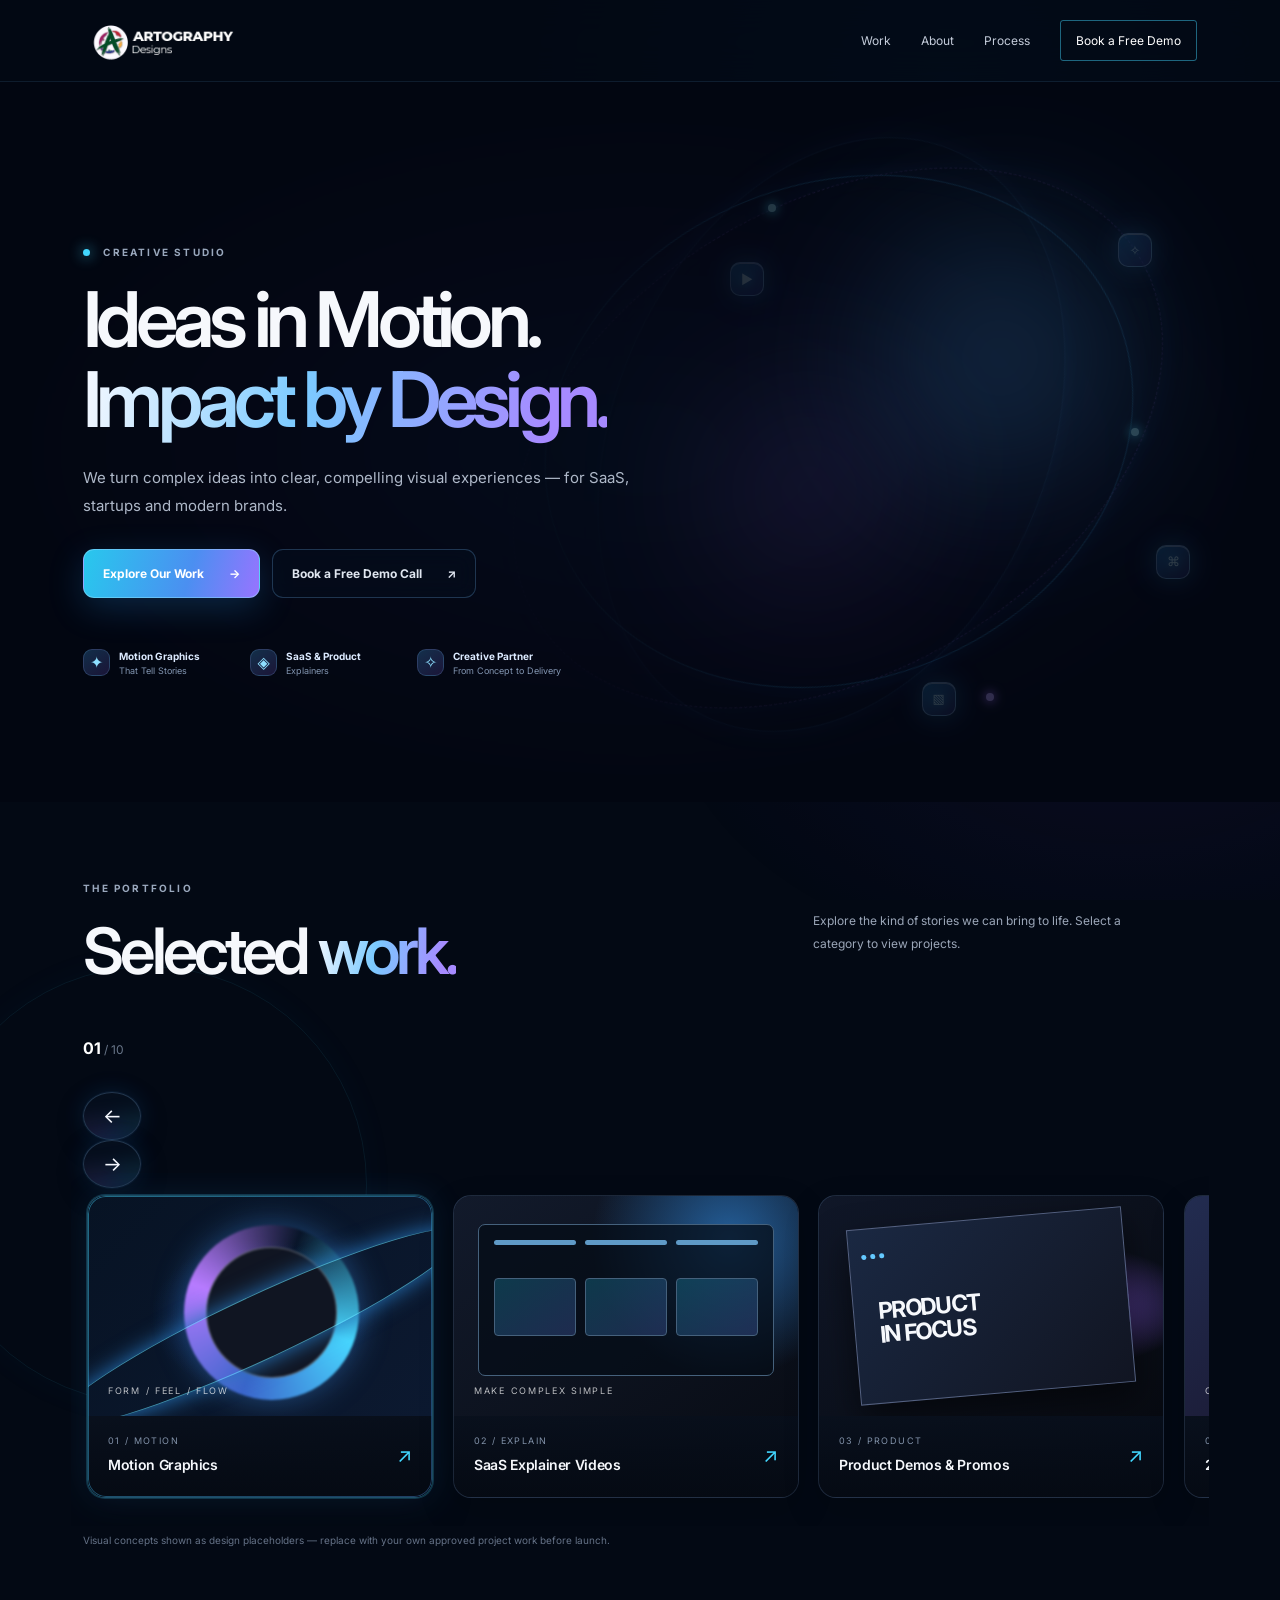
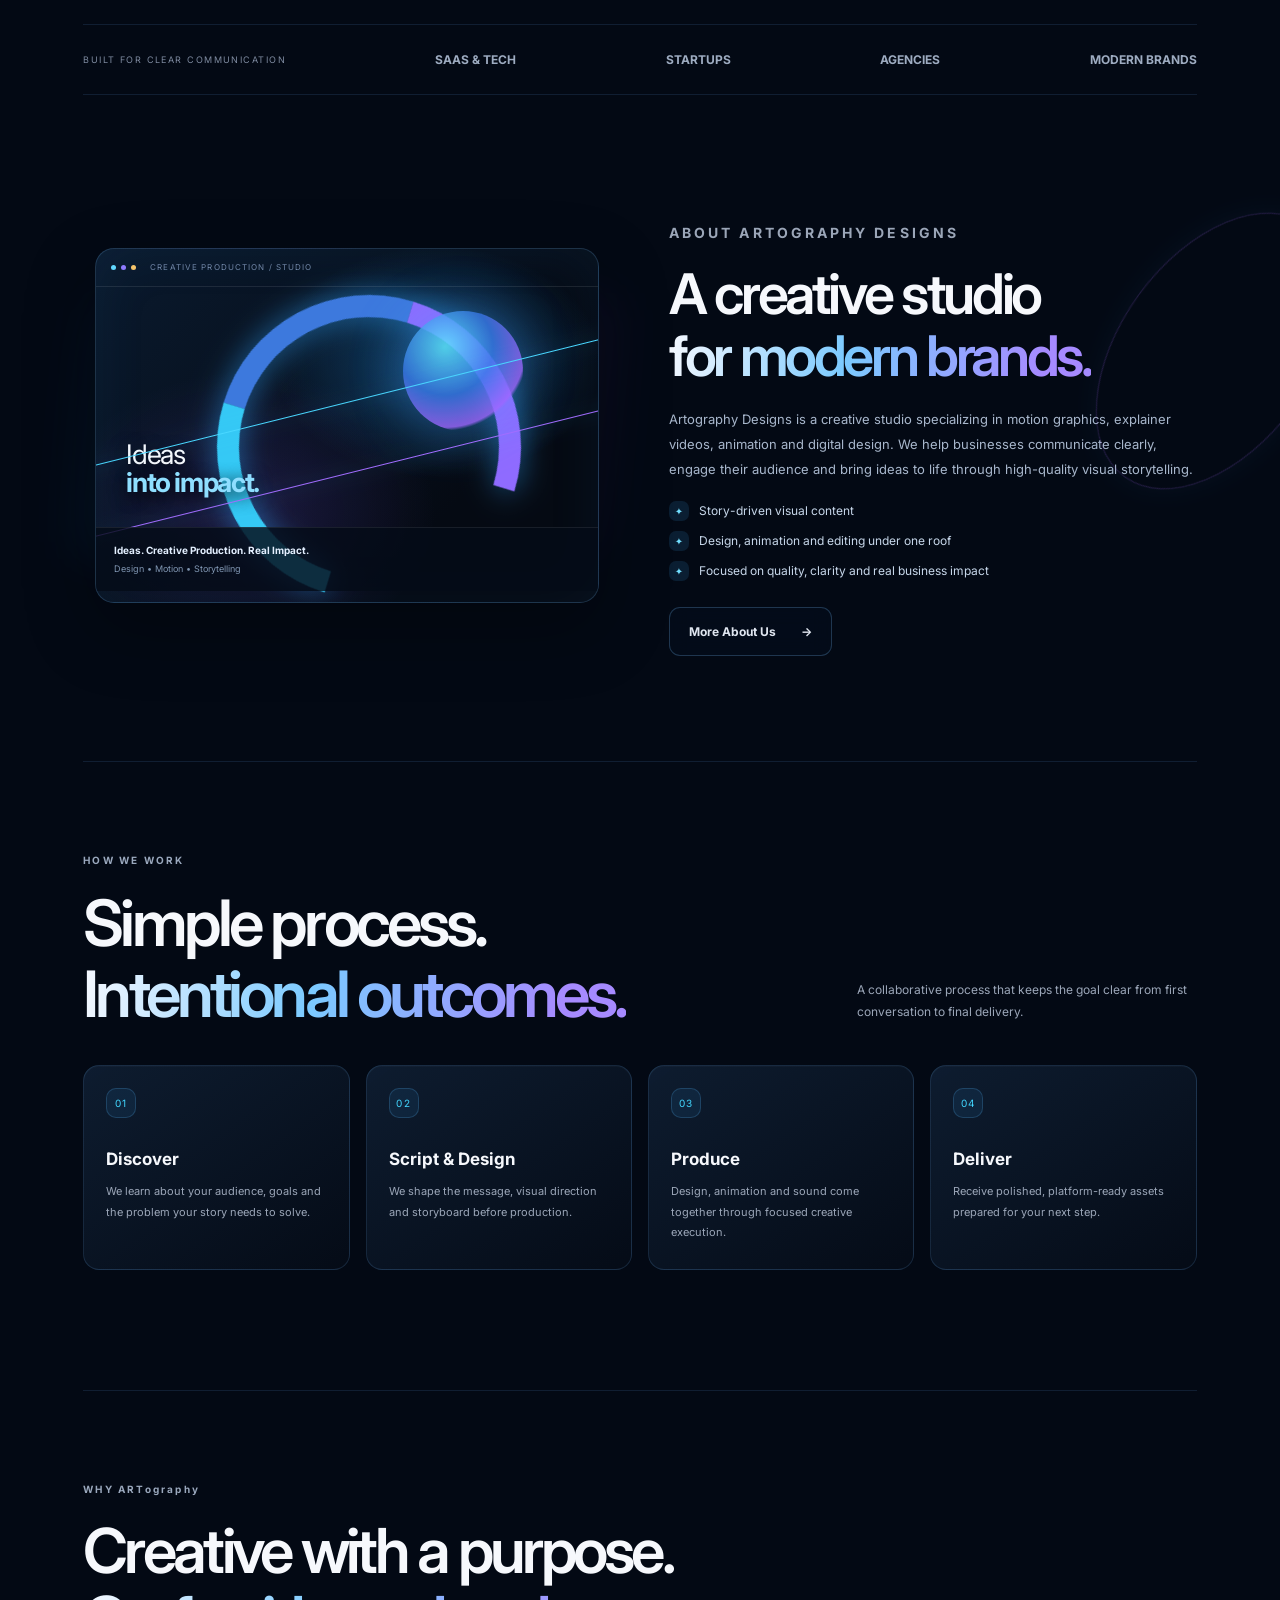
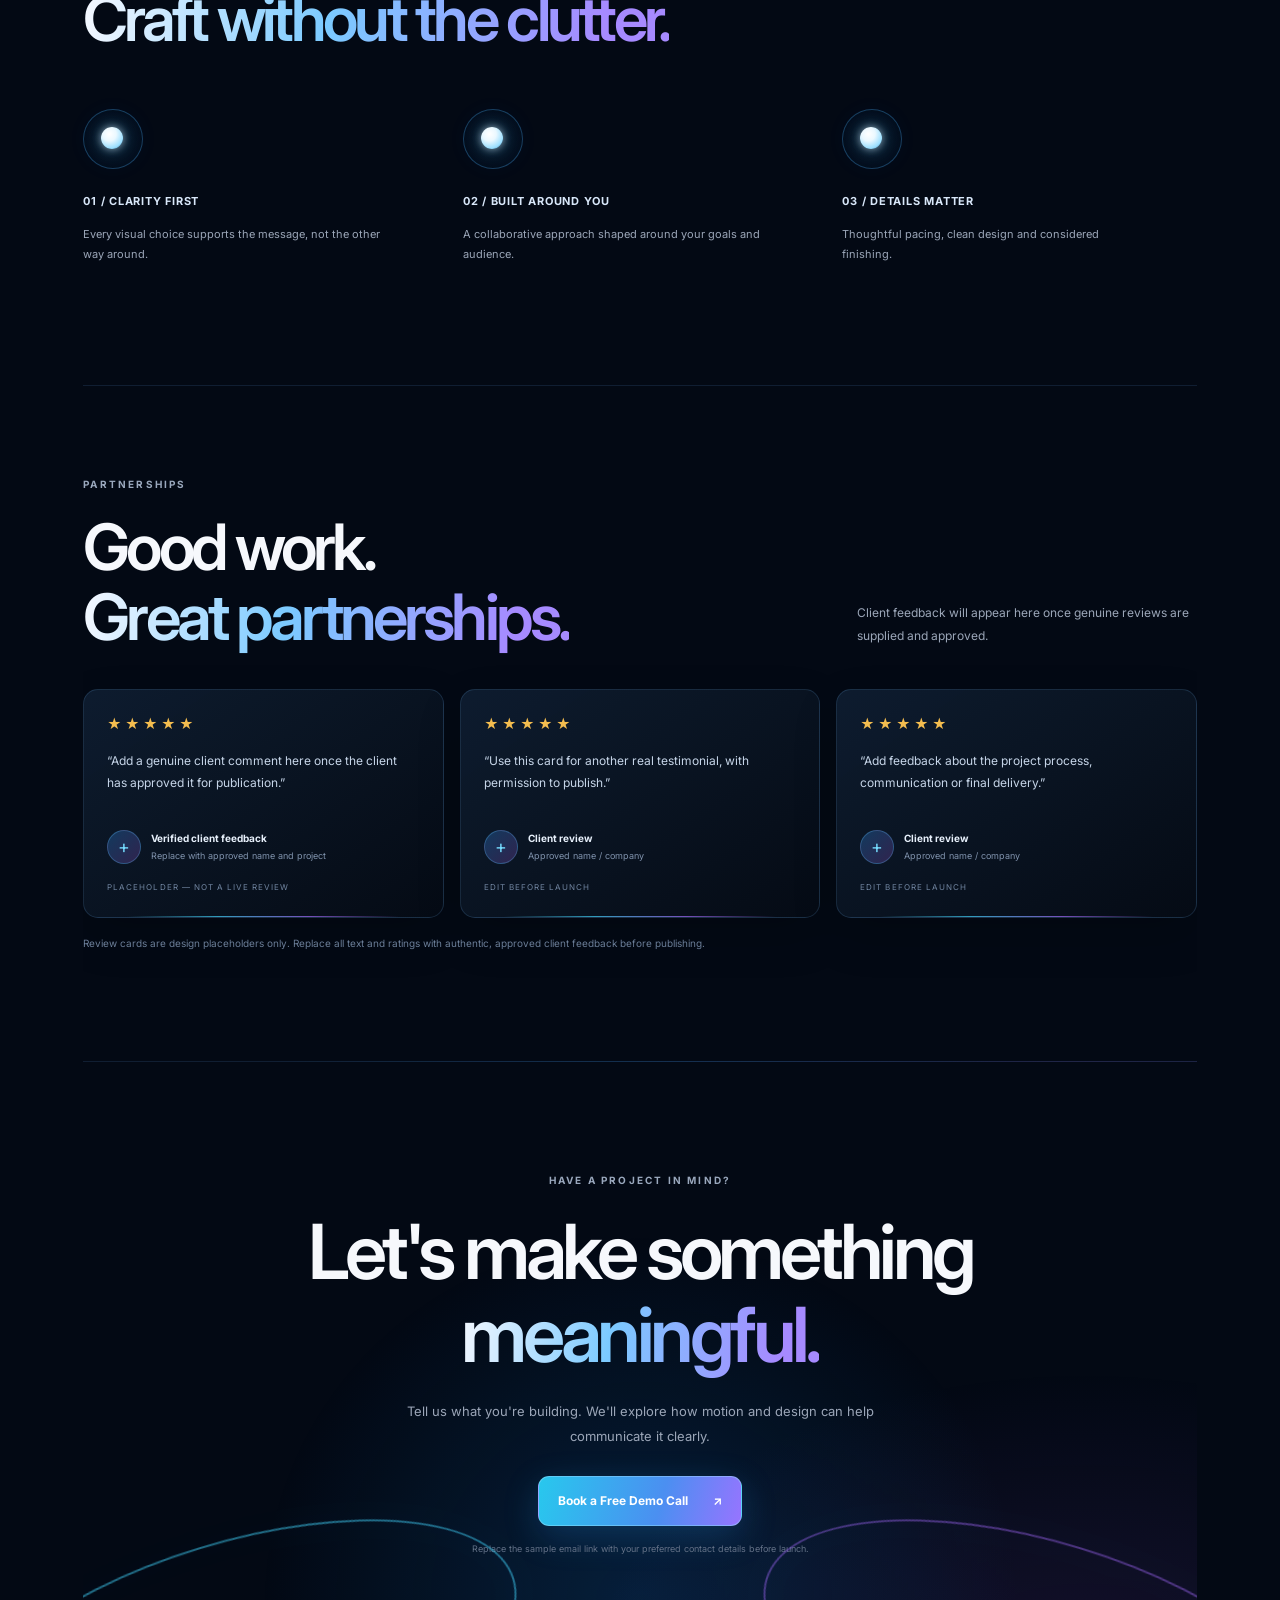
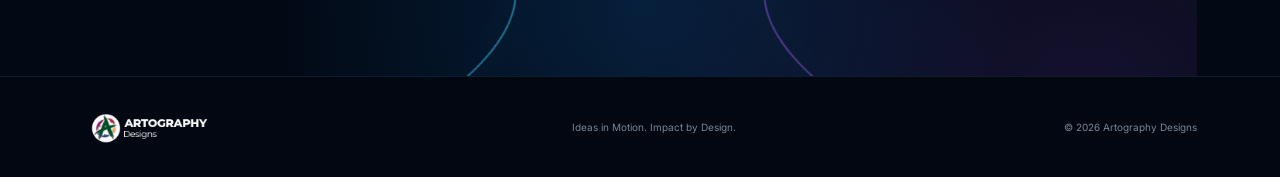
==== commit b5adb7f1: "Update index.html" ====
--- a/index.html
+++ b/index.html
@@ -15,7 +15,7 @@
 <body>
   <header class="site-header">
     <a class="wordmark" href="index.html" aria-label="Artography Designs home">
-      <img class="brand-logo" src="assets/artography-logo.png" alt="Artography Designs logo">
+      <img class="brand-logo" src="./artography-logo-transparent.png" alt="Artography Designs logo">
     </a>
     <button class="menu-toggle" aria-label="Toggle navigation" aria-expanded="false">☰</button>
     <nav class="nav-links" aria-label="Main navigation">
@@ -43,7 +43,7 @@
       </div>
       <div class="hero-art planet-hero-art" aria-hidden="true">
         <div class="planet-visual-wrap">
-          <img class="planet-hero-image" src="assets/orbital-planet-hero.png" alt="" />
+          <img class="planet-hero-image" src="orbital-planet-hero.png" alt="" />
           <span class="planet-image-vignette"></span>
           <span class="planet-orbit-overlay orbit-a"></span>
           <span class="planet-orbit-overlay orbit-b"></span>
@@ -61,12 +61,17 @@
       <div class="section-heading work-heading">
         <div><p class="eyebrow">THE PORTFOLIO</p><h2>Selected <span>work.</span></h2></div>
         <p class="section-note">Explore the kind of stories we can bring to life. Select a category to view projects.</p>
-        <div class="slider-buttons heading-slider-buttons"><button class="slider-arrow" id="slide-prev" aria-label="Previous categories">←</button><button class="slider-arrow" id="slide-next" aria-label="Next categories">→</button></div>
+       <!-- Slider arrows moved to their own row below the heading -->
       </div>
       <div class="slider-controls">
         <span class="slider-count"><strong id="active-count">01</strong> <span>/ 10</span></span>
       </div>
-      <div class="portfolio-viewport" id="portfolio-viewport" tabindex="0" aria-label="Portfolio categories carousel">
+      
+<div class="carousel-nav-centered" aria-label="Portfolio carousel controls">
+  <button class="slider-arrow" id="slide-prev" aria-label="Previous categories">←</button>
+  <button class="slider-arrow" id="slide-next" aria-label="Next categories">→</button>
+</div>
+<div class="portfolio-viewport" id="portfolio-viewport" tabindex="0" aria-label="Portfolio categories carousel">
         <div class="portfolio-track" id="portfolio-track">
           <a class="portfolio-card active" href="category.html?category=motion-graphics" data-category="motion-graphics"><div class="card-art art-motion"><span class="art-orb"></span><span class="art-line"></span><span class="art-caption">FORM / FEEL / FLOW</span></div><div class="portfolio-card-meta"><div><p>01 / MOTION</p><h3>Motion Graphics</h3></div><span class="card-arrow">↗</span></div></a>
           <a class="portfolio-card" href="category.html?category=saas-explainer-videos" data-category="saas-explainer-videos"><div class="card-art art-saas"><div class="mini-ui"><i></i><i></i><i></i><b></b><b></b><b></b></div><span class="art-caption">MAKE COMPLEX SIMPLE</span></div><div class="portfolio-card-meta"><div><p>02 / EXPLAIN</p><h3>SaaS Explainer Videos</h3></div><span class="card-arrow">↗</span></div></a>
@@ -131,6 +136,6 @@
     </section>
   </main>
 
-  <footer class="site-footer"><a class="wordmark" href="index.html"><img class="brand-logo" src="assets/artography-logo.png" alt="Artography Designs logo"></a><p>Ideas in Motion. Impact by Design.</p><span>© <span id="year"></span> Artography Designs</span></footer>
+  <footer class="site-footer"><a class="wordmark" href="index.html"><img class="brand-logo" src="./artography-logo-transparent.png" alt="Artography Designs logo"></a><p>Ideas in Motion. Impact by Design.</p><span>© <span id="year"></span> Artography Designs</span></footer>
 </body>
-</html>+</html>
